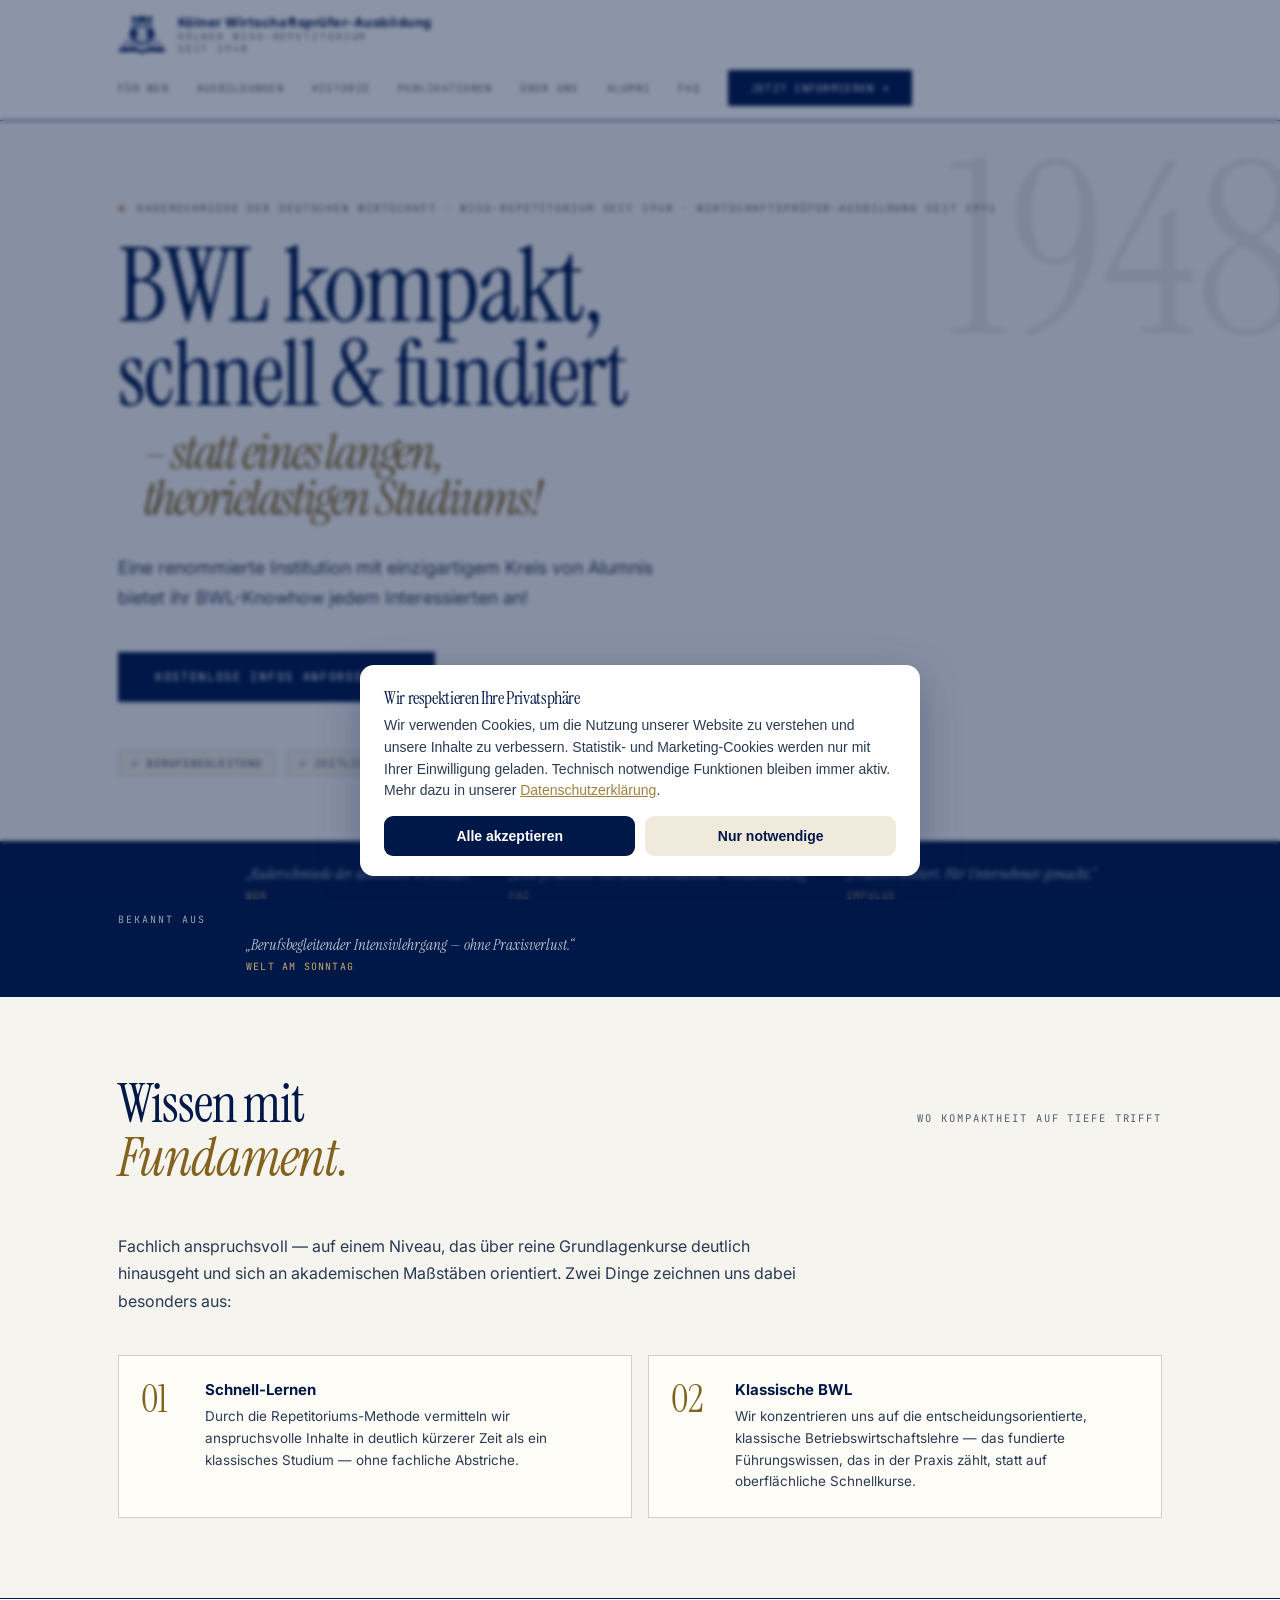
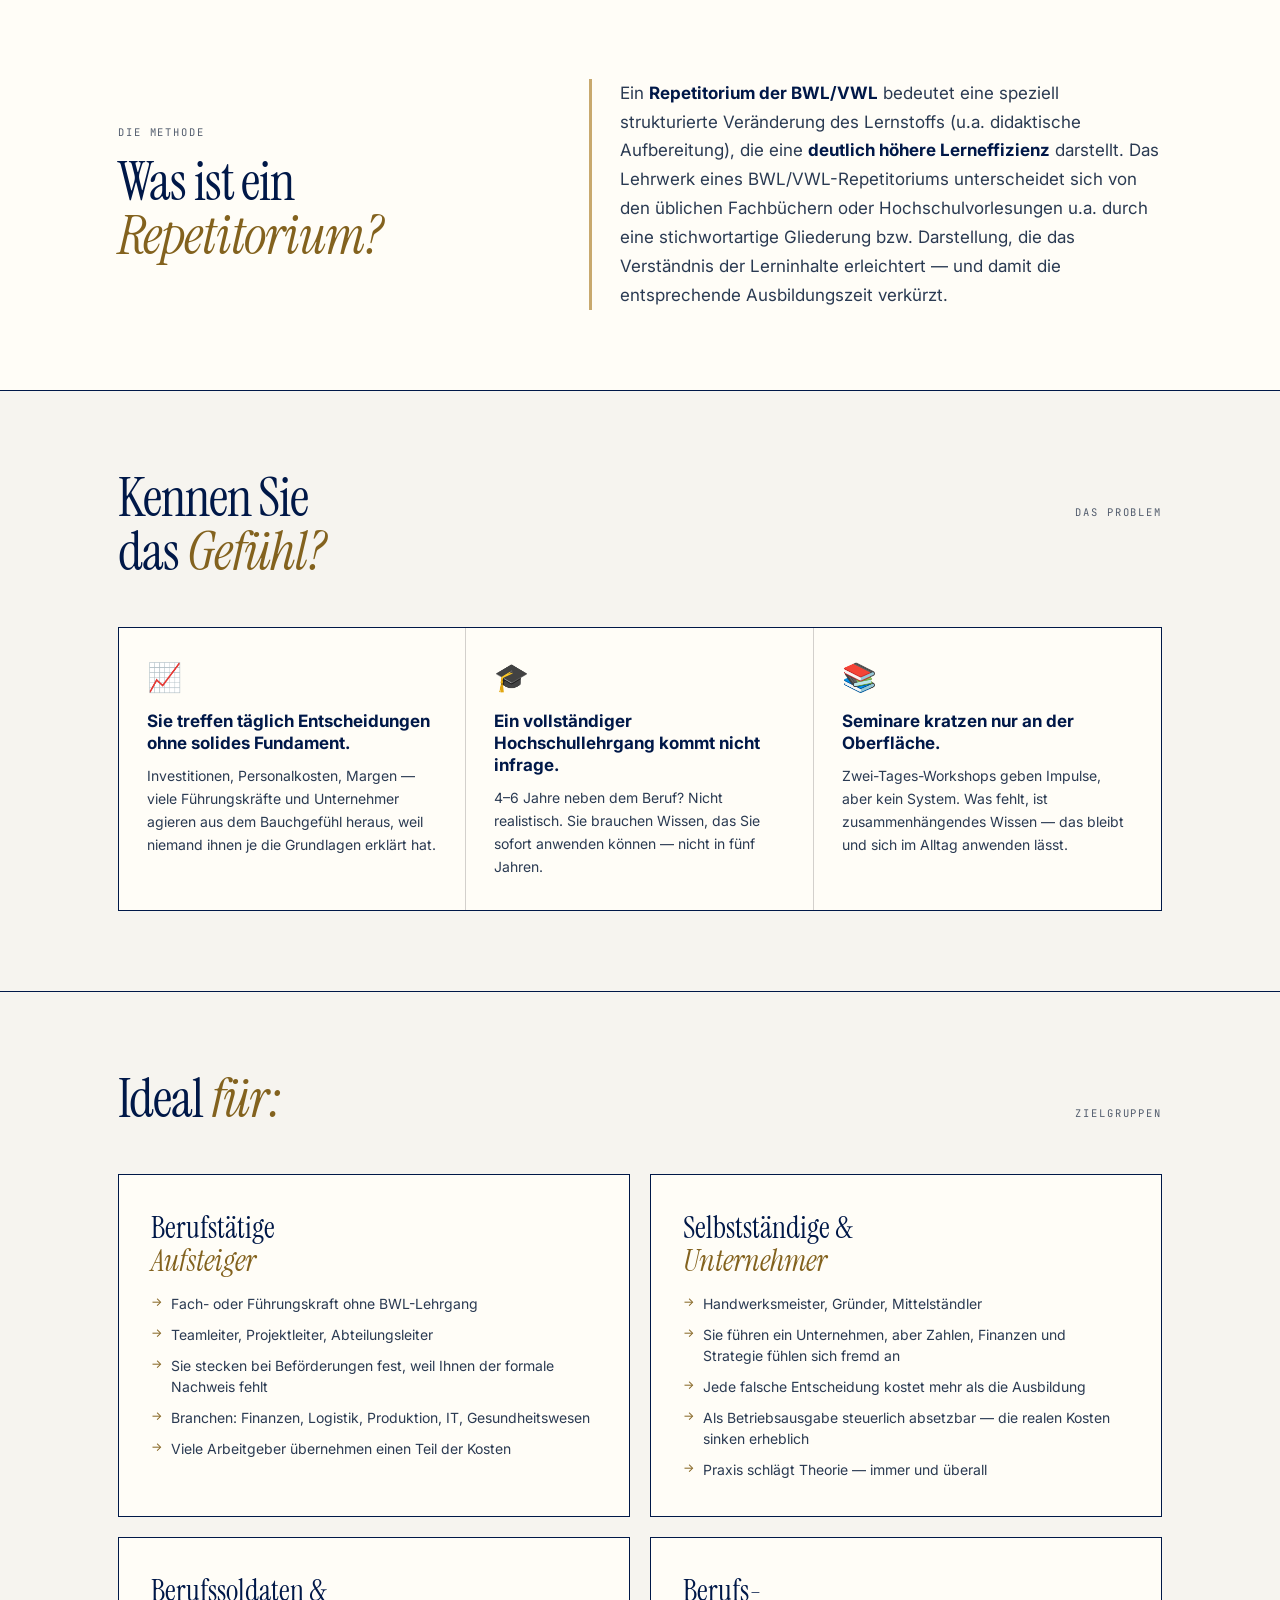
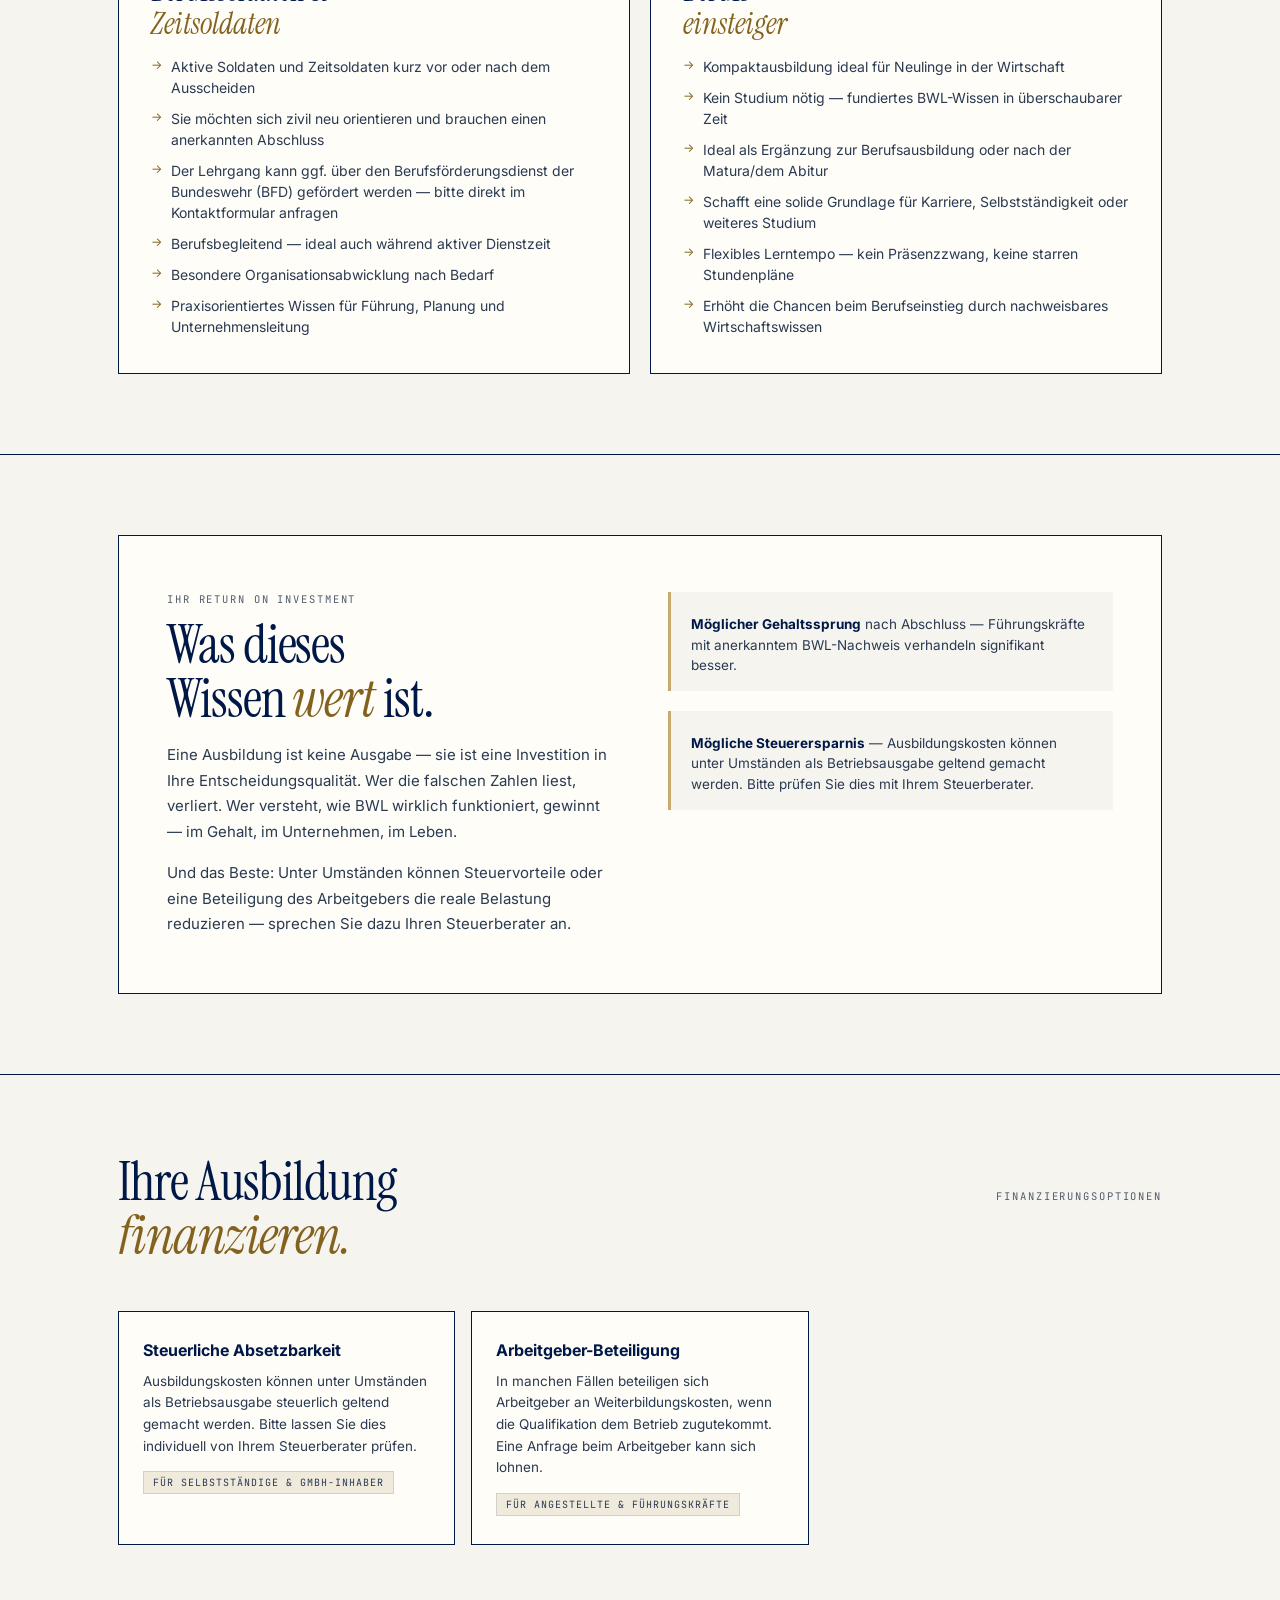
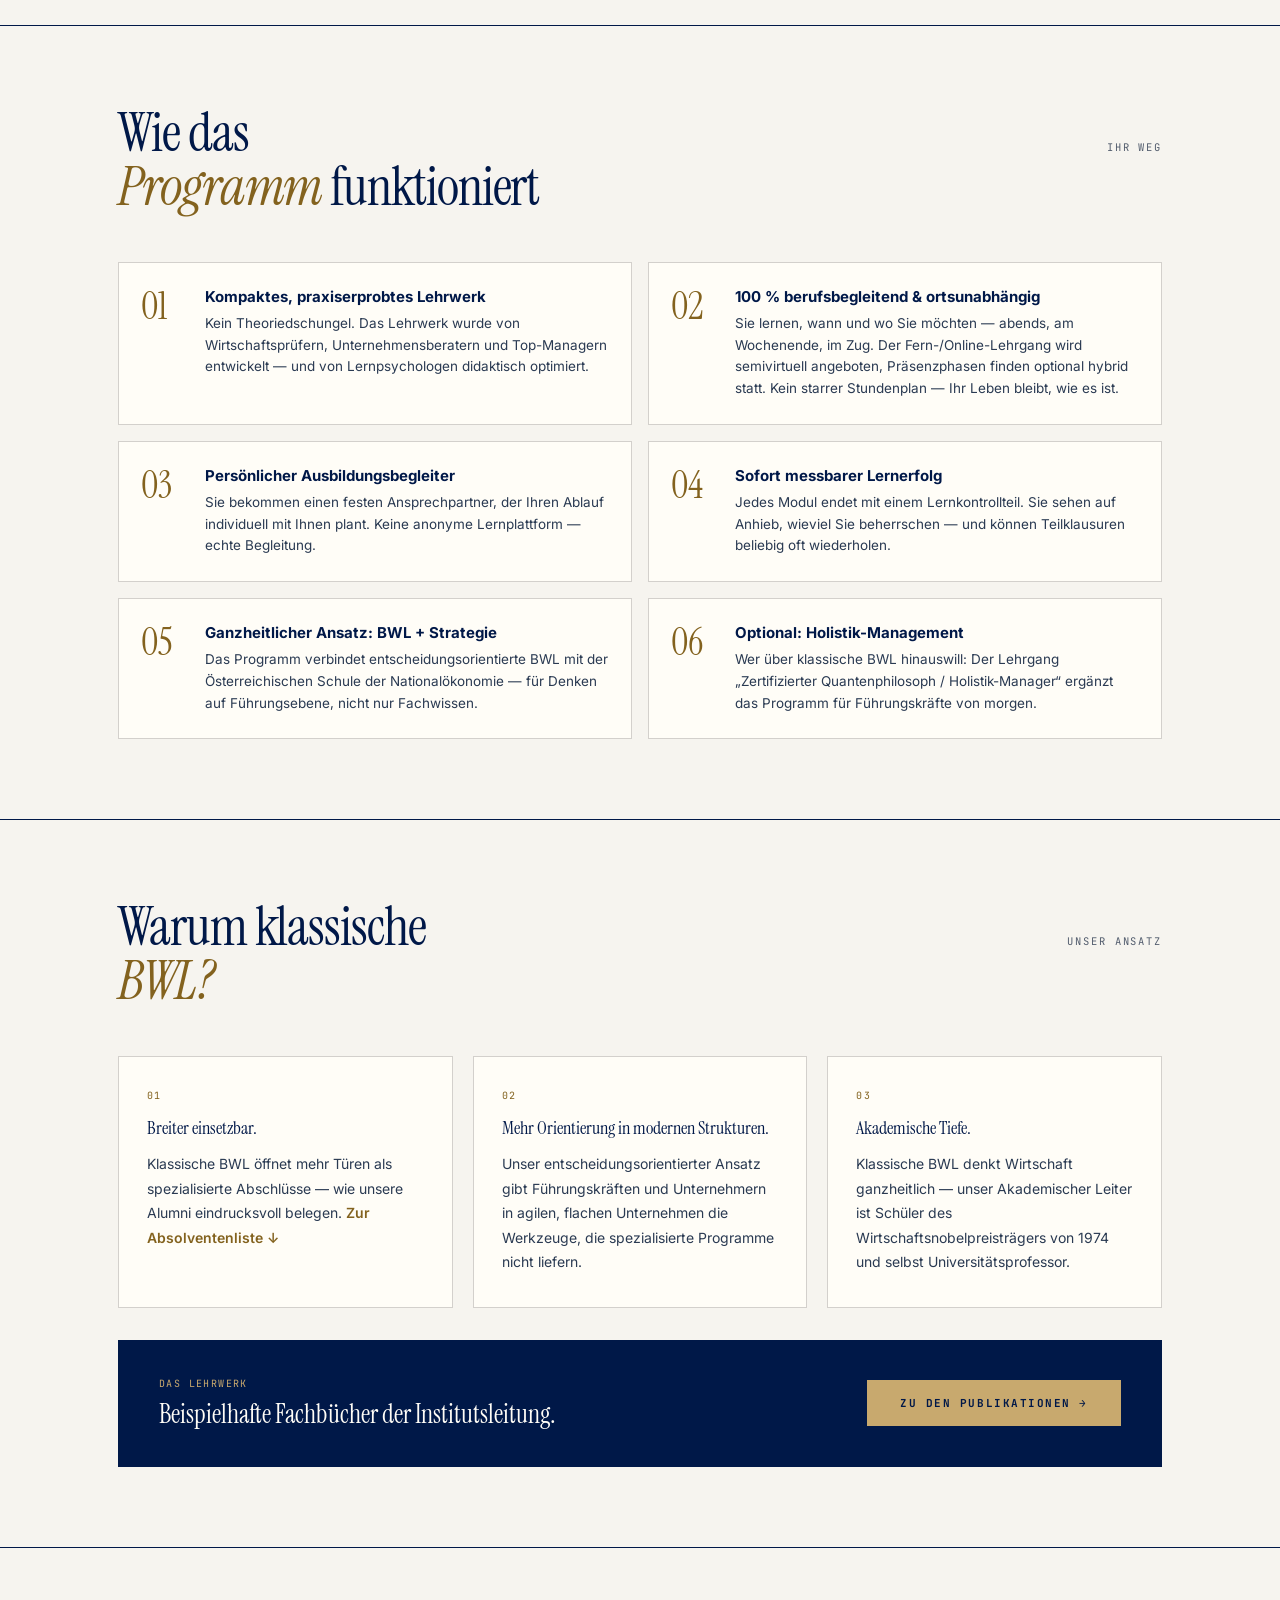
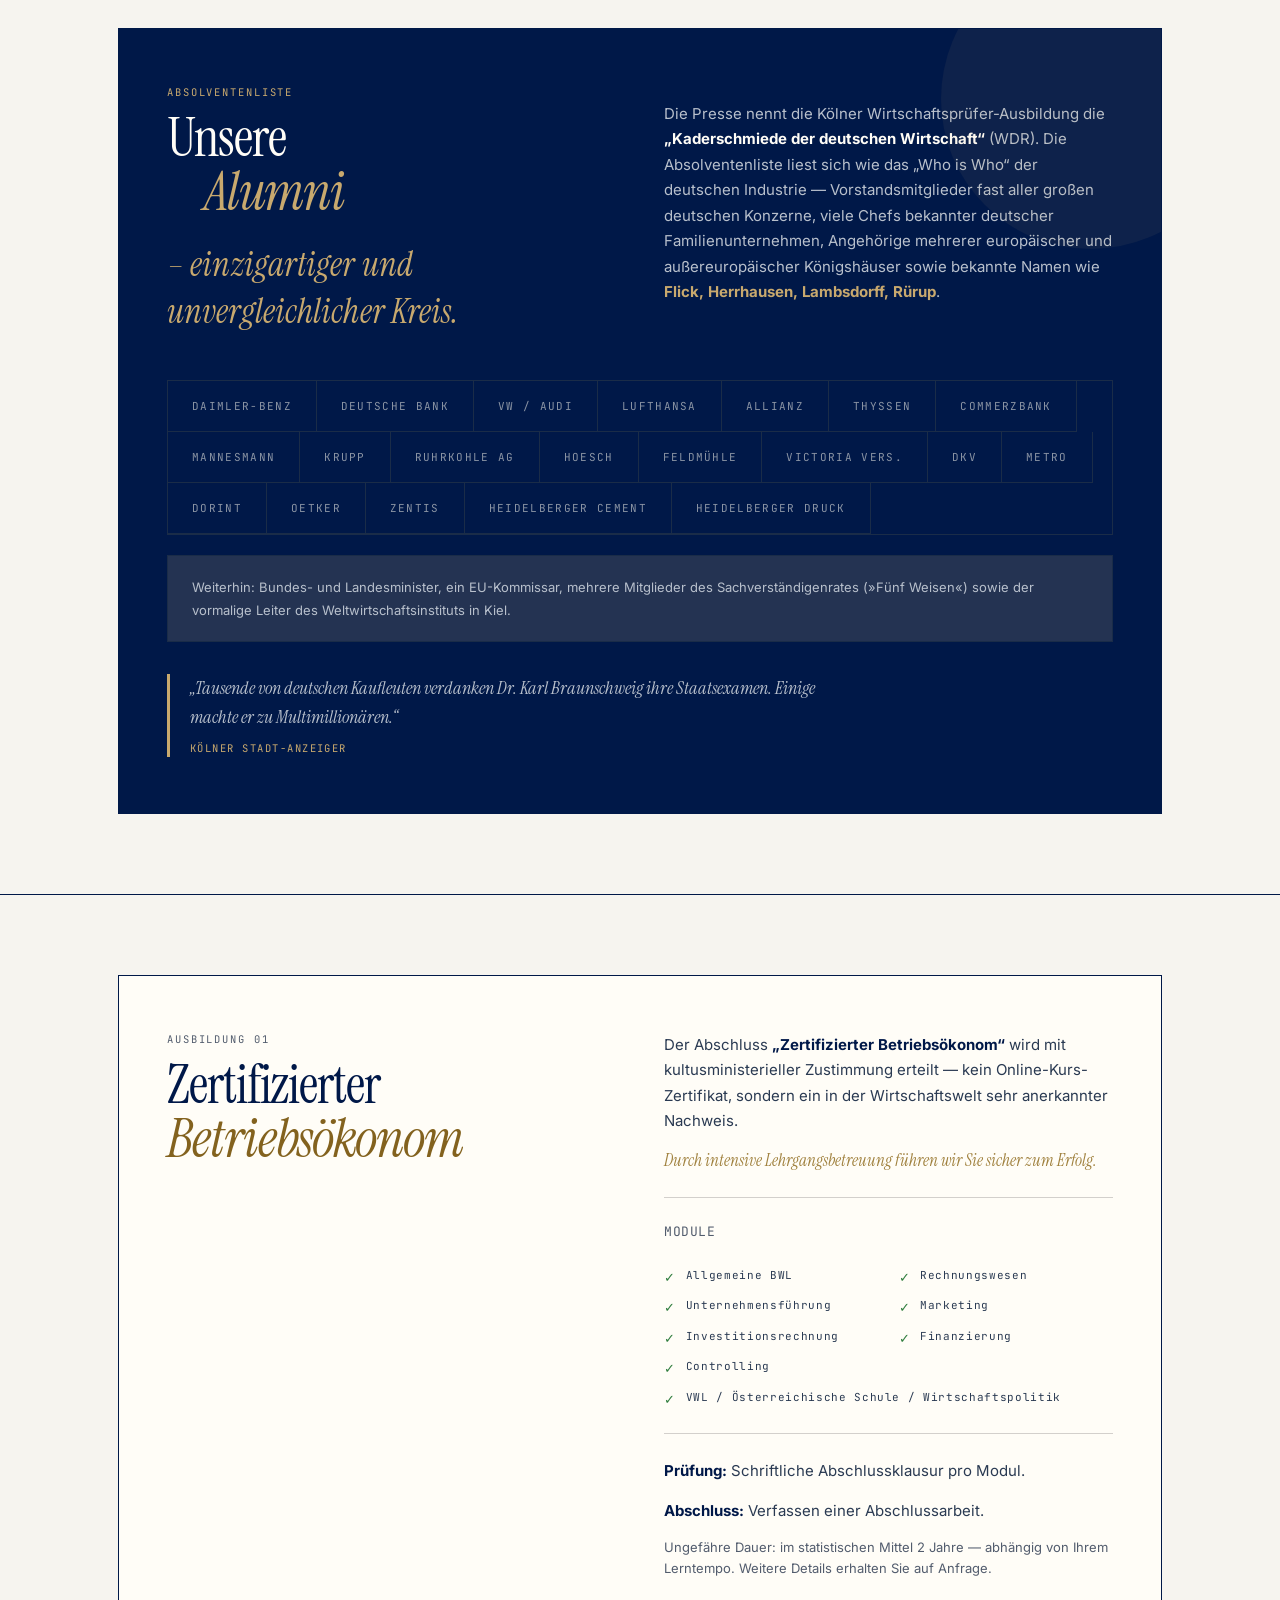
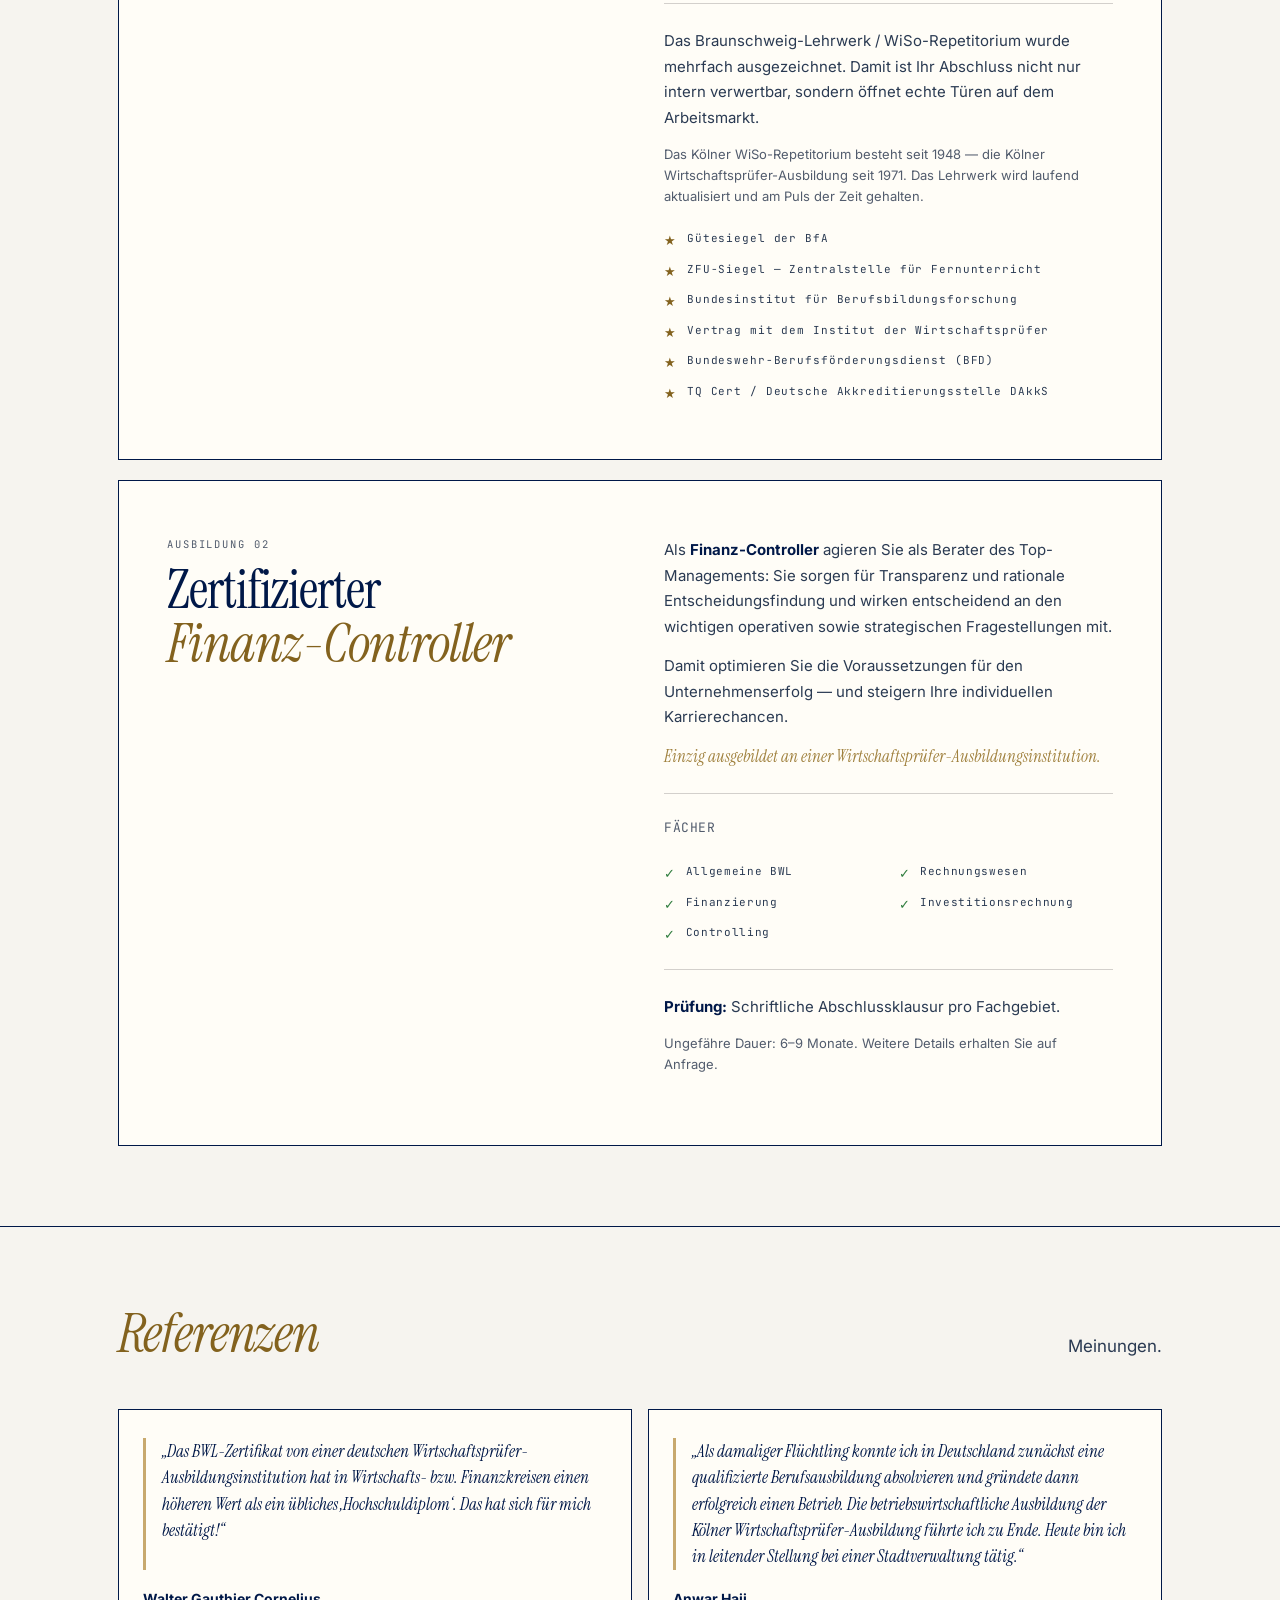
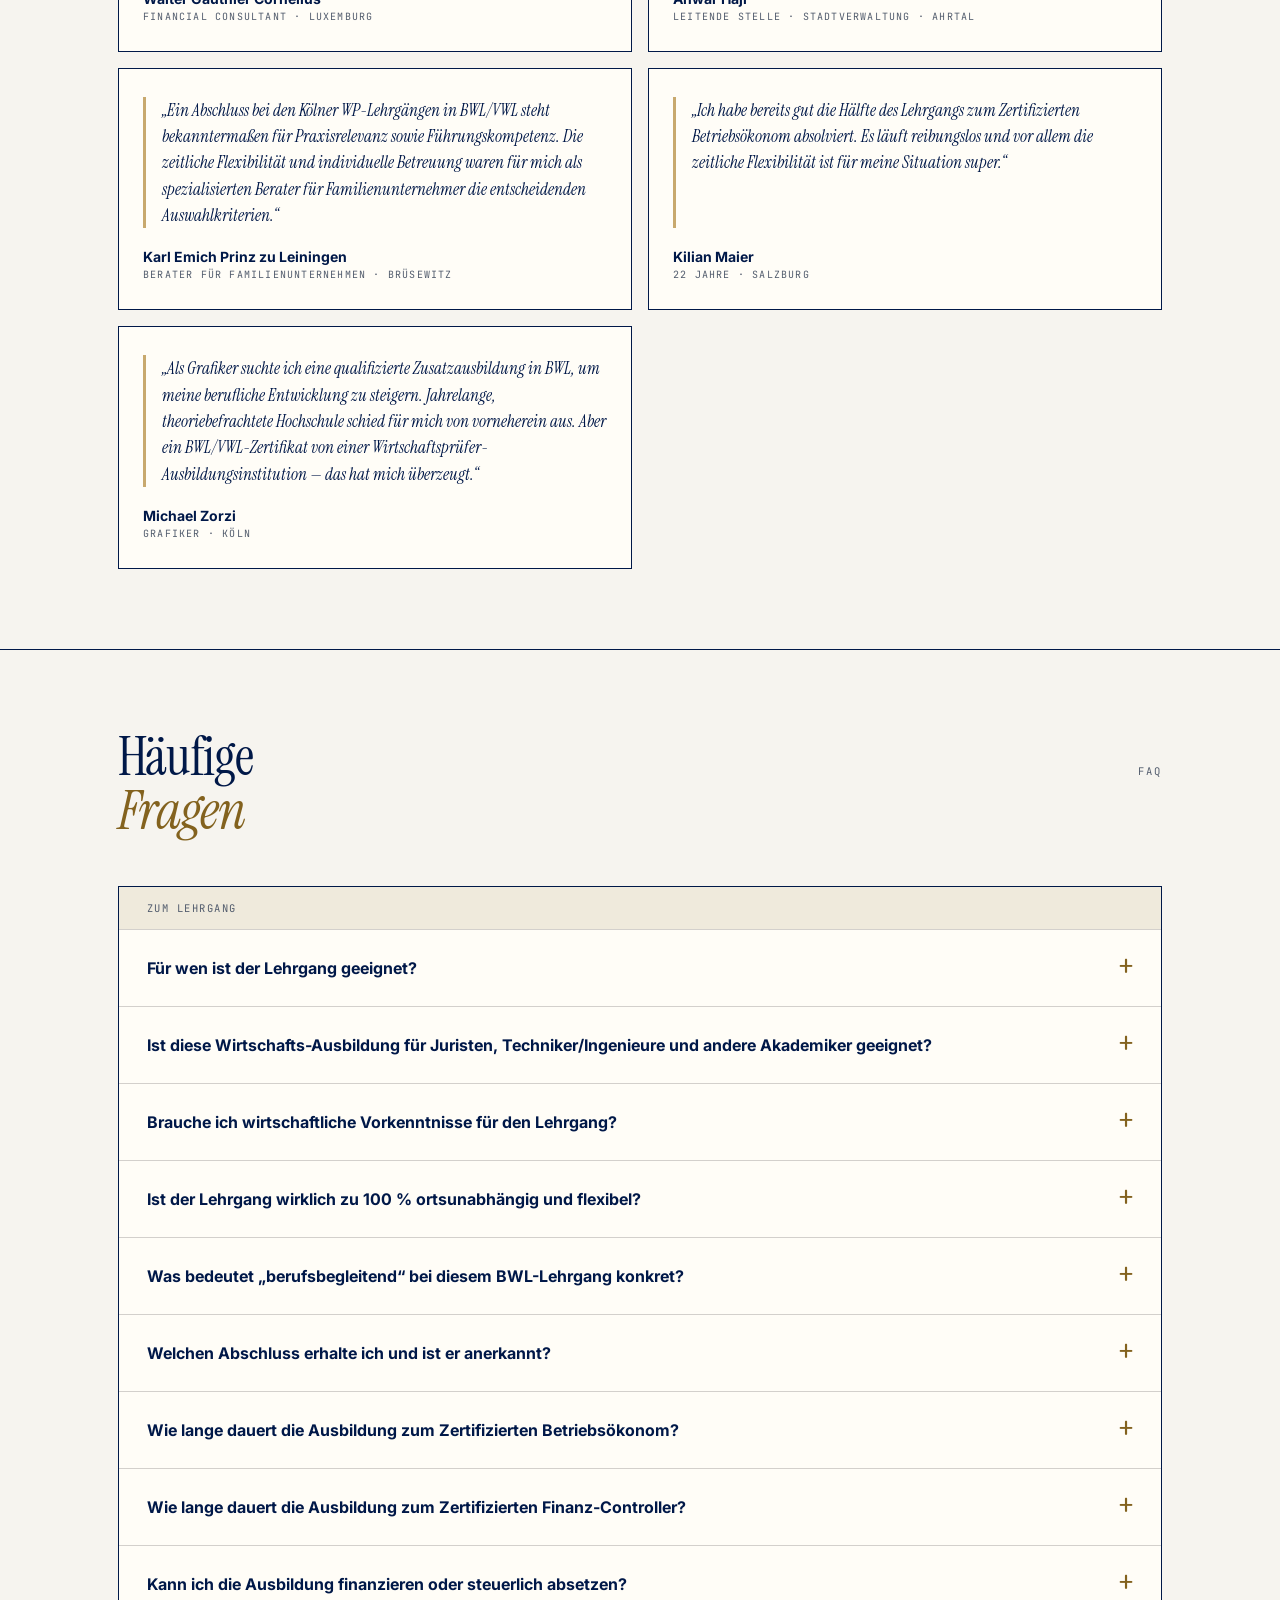
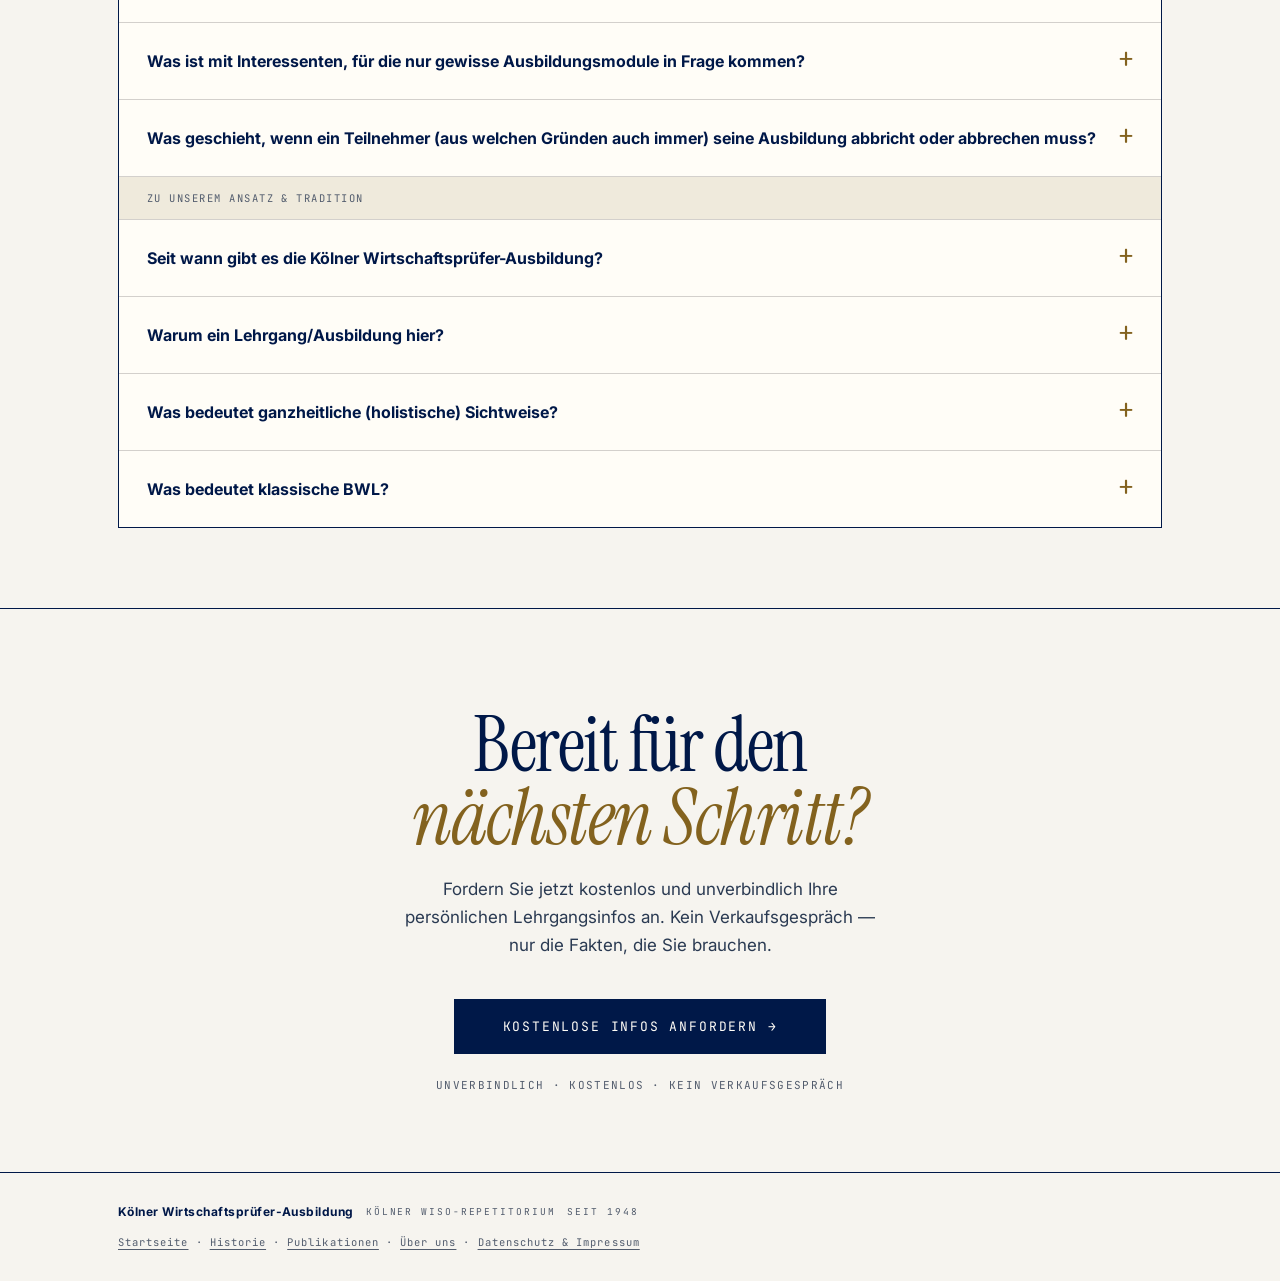
==== index.html @ 91b10962 "Add files via upload" ====
<!doctype html>
<html lang="de">
  <head>
    <meta charset="utf-8" />
    <meta name="viewport" content="width=device-width, initial-scale=1" />
    <title>BWL-Fernlehrgang berufsbegleitend | seit 1948</title>
    <meta name="description" content="Das kompakte BWL-Fernlehrgang für Führungskräfte und Unternehmer — berufsbegleitend, seit 1948." />

    <!-- SEO / Crawling -->
    <meta name="robots" content="index, follow, max-image-preview:large, max-snippet:-1" />
    <link rel="canonical" href="https://bwl-kompakt.com/" />
    <meta name="author" content="Kölner Wirtschaftsprüfer-Ausbildung / Kölner WiSo-Repetitorium" />
    <meta name="theme-color" content="#001848" />
  <link rel="icon" href="/favicon.ico" sizes="any" />
  <link rel="icon" type="image/png" sizes="96x96" href="/bilder/favicon-96.png" />
  <link rel="icon" type="image/png" sizes="32x32" href="/bilder/favicon-32.png" />
  <link rel="icon" type="image/png" sizes="16x16" href="/bilder/favicon-16.png" />
  <link rel="apple-touch-icon" href="/bilder/apple-touch-icon.png" />

    <!-- Open Graph (Vorschau beim Teilen in Social Media & Messengern) -->
    <meta property="og:type" content="website" />
    <meta property="og:locale" content="de_DE" />
    <meta property="og:site_name" content="Kölner Wirtschaftsprüfer-Ausbildung" />
    <meta property="og:title" content="BWL-Fernlehrgang berufsbegleitend | seit 1948" />
    <meta property="og:description" content="Das kompakte BWL-Fernlehrgang für Führungskräfte und Unternehmer — berufsbegleitend, seit 1948." />
    <meta property="og:url" content="https://bwl-kompakt.com/" />

    <!-- Twitter/X Card -->
    <meta name="twitter:card" content="summary_large_image" />
    <meta name="twitter:title" content="BWL-Fernlehrgang berufsbegleitend | seit 1948" />
    <meta name="twitter:description" content="Das kompakte BWL-Fernlehrgang für Führungskräfte und Unternehmer — berufsbegleitend, seit 1948." />

    <link rel="preconnect" href="https://fonts.googleapis.com" />
    <link rel="preconnect" href="https://fonts.gstatic.com" crossorigin />
    <link href="https://fonts.googleapis.com/css2?family=Instrument+Serif:ital@0;1&family=Inter:wght@400;500;600;700;800&family=JetBrains+Mono:wght@400;500&display=swap" rel="stylesheet" />
    <link rel="stylesheet" href="styles.css" />
    <style>
      /* :root-Variablen kommen aus styles.css */
      * { box-sizing: border-box; margin: 0; padding: 0; }
      html, body {
        background: var(--bg);
        color: var(--ink);
        font-family: "Inter", system-ui, sans-serif;
        -webkit-font-smoothing: antialiased;
        overflow-x: hidden;
        max-width: 100%;
      }
      a { color: inherit; text-decoration: none; }

      .wrap { max-width: 1100px; margin: 0 auto; padding: 0 28px; }
      .tag {
        font-family: "JetBrains Mono", monospace;
        font-size: 10.5px;
        letter-spacing: 0.18em;
        text-transform: uppercase;
        color: var(--muted);
      }

      /* Nav, Hamburger & Mobile-Menü kommen aus styles.css */

/* ── HERO ── */
      .hero {
        border-bottom: 1.5px solid var(--line);
        padding: 80px 0 64px;
        overflow: hidden;
        position: relative;
      }
      .hero::before {
        content: "1948";
        position: absolute;
        right: -20px; top: 10px;
        font-family: "Instrument Serif", serif;
        font-size: 240px;
        line-height: 1;
        color: var(--border);
        opacity: 0.45;
        pointer-events: none;
        user-select: none;
      }
      .hero-inner {
        max-width: 1100px;
        margin: 0 auto;
        padding: 0 28px;
        position: relative;
      }
      .hero-eyebrow {
        display: flex;
        align-items: center;
        gap: 12px;
        margin-bottom: 24px;
      }
      .dot {
        display: inline-block;
        width: 7px; height: 7px;
        border-radius: 50%;
        background: var(--accent);
        animation: pulse 2s infinite;
        flex-shrink: 0;
      }
      @keyframes pulse {
        0%, 100% { opacity: 1; transform: scale(1); }
        50% { opacity: 0.4; transform: scale(0.7); }
      }
      h1 {
        font-family: "Instrument Serif", serif;
        font-weight: 400;
        font-size: clamp(48px, 7vw, 96px);
        line-height: 0.92;
        letter-spacing: -0.025em;
        max-width: 820px;
        margin-bottom: 32px;
      }
      h1 em { font-style: italic; color: var(--accent-text); }
      .hero-sub {
        font-size: 18px;
        line-height: 1.65;
        color: var(--ink-2);
        max-width: 580px;
        margin-bottom: 40px;
      }
      .hero-sub strong { color: var(--ink); }
      .cta-group { display: flex; align-items: center; gap: 20px; flex-wrap: wrap; }
      .btn-primary {
        display: inline-block;
        background: var(--ink);
        color: var(--card);
        font-family: "JetBrains Mono", monospace;
        font-size: 12px;
        letter-spacing: 0.14em;
        text-transform: uppercase;
        padding: 16px 36px;
        border: 1.5px solid var(--line);
        transition: background 0.2s, transform 0.2s;
      }
      .btn-primary:hover { background: var(--accent-dark); border-color: var(--accent-dark); transform: translateY(-2px); }
      .btn-ghost {
        font-family: "JetBrains Mono", monospace;
        font-size: 11px;
        letter-spacing: 0.12em;
        text-transform: uppercase;
        color: var(--muted);
        text-decoration: underline;
        text-underline-offset: 4px;
      }
      .btn-ghost:hover { color: var(--ink); }
      .hero-badges {
        display: flex;
        gap: 10px;
        margin-top: 48px;
        flex-wrap: wrap;
      }
      .badge {
        font-family: "JetBrains Mono", monospace;
        font-size: 10px;
        letter-spacing: 0.12em;
        text-transform: uppercase;
        padding: 6px 12px;
        background: var(--chip);
        border: 1px solid var(--border);
        color: var(--ink-2);
      }
      .badge.highlight {
        background: var(--ink);
        color: var(--accent);
        border-color: var(--ink);
      }

      /* ── PRESS BAR ── */
      .press-bar {
        border-bottom: 1.5px solid var(--line);
        padding: 22px 0;
        background: var(--ink);
      }
      .press-inner {
        max-width: 1100px;
        margin: 0 auto;
        padding: 0 28px;
        display: flex;
        align-items: center;
        gap: 40px;
        flex-wrap: wrap;
      }
      .press-lbl {
        font-family: "JetBrains Mono", monospace;
        font-size: 10px;
        letter-spacing: 0.2em;
        text-transform: uppercase;
        color: var(--muted-on-dark);
        white-space: nowrap;
      }
      .press-quotes { display: flex; gap: 32px; flex-wrap: wrap; flex: 1; }
      .press-q {
        font-family: "Instrument Serif", serif;
        font-style: italic;
        font-size: 15px;
        color: var(--muted-on-ink);
        line-height: 1.4;
      }
      .press-q cite {
        font-style: normal;
        font-family: "JetBrains Mono", monospace;
        font-size: 10px;
        letter-spacing: 0.12em;
        text-transform: uppercase;
        color: var(--accent);
        display: block;
        margin-top: 4px;
      }

      /* ── SECTIONS ── */
      .section { padding: 80px 0; border-bottom: 1.5px solid var(--line); }
      .section-head {
        display: flex;
        align-items: baseline;
        justify-content: space-between;
        margin-bottom: 48px;
        gap: 16px;
        flex-wrap: wrap;
      }
      h2 {
        font-family: "Instrument Serif", serif;
        font-weight: 400;
        font-size: clamp(34px, 4.5vw, 54px);
        line-height: 1;
        letter-spacing: -0.02em;
      }
      h2 em { font-style: italic; color: var(--accent-text); }

      /* ── PROBLEM ── */
      .pain-grid {
        display: grid;
        grid-template-columns: repeat(3, 1fr);
        gap: 0;
        border: 1.5px solid var(--line);
      }
      .pain {
        padding: 32px 28px;
        border-right: 1px solid var(--border);
        background: var(--card);
        transition: transform 0.2s, box-shadow 0.2s;
        position: relative;
      }
      .pain:hover { transform: translateY(-3px); box-shadow: 5px 5px 0 var(--line); z-index: 1; }
      .pain:last-child { border-right: none; }
      .pain .icon { font-size: 28px; margin-bottom: 16px; }
      .pain h3 { font-size: 17px; font-weight: 700; margin-bottom: 10px; line-height: 1.3; }
      .pain p { font-size: 14px; color: var(--ink-2); line-height: 1.65; }

      /* ── FOR WHOM ── */
      .for-whom-grid { display: grid; grid-template-columns: repeat(2, 1fr); gap: 20px; }
      .audience {
        background: var(--card);
        border: 1.5px solid var(--line);
        padding: 36px 32px;
        position: relative;
        overflow: hidden;
        transition: transform 0.2s, box-shadow 0.2s;
      }
      .audience:hover { transform: translateY(-3px); box-shadow: 6px 6px 0 var(--line); }
      .audience::after { content: none; }
      .audience .tag { margin-bottom: 12px; display: block; }
      .audience h3 {
        font-family: "Instrument Serif", serif;
        font-weight: 400;
        font-size: 30px;
        line-height: 1.1;
        margin-bottom: 16px;
      }
      .audience h3 em { font-style: italic; color: var(--accent-text); }
      .audience ul { list-style: none; display: flex; flex-direction: column; gap: 10px; position: relative; z-index: 1; }
      .audience ul li { font-size: 14px; color: var(--ink-2); padding-left: 20px; position: relative; line-height: 1.5; }
      .audience ul li::before { content: "→"; position: absolute; left: 0; color: var(--accent-text); font-size: 12px; }

      /* ── ROI ── */
      .roi-section {
        background: var(--card);
        border: 1.5px solid var(--line);
        padding: 56px 48px;
        display: grid;
        grid-template-columns: 1fr 1fr;
        gap: 56px;
        align-items: start;
      }
      .roi-left h2 { margin-bottom: 16px; }
      .roi-left p { font-size: 15px; color: var(--ink-2); line-height: 1.7; margin-top: 16px; }
      .roi-stats { display: flex; flex-direction: column; gap: 20px; }
      .roi-stat { border-left: 3px solid var(--accent); padding: 16px 20px; background: var(--bg); }
      .roi-stat .desc { font-size: 13.5px; color: var(--ink-2); margin-top: 6px; line-height: 1.5; }
      .roi-stat .desc strong { color: var(--ink); }

      /* ── FÖRDERUNG ── */
      .foerder-grid { display: grid; grid-template-columns: repeat(3, 1fr); gap: 16px; }
      .foerder {
        background: var(--card);
        border: 1.5px solid var(--line);
        padding: 28px 24px;
        transition: transform 0.2s, box-shadow 0.2s;
      }
      .foerder:hover { transform: translateY(-3px); box-shadow: 5px 5px 0 var(--line); }
      .foerder h3 { font-size: 16px; font-weight: 700; margin-bottom: 10px; line-height: 1.3; }
      .foerder p { font-size: 13.5px; color: var(--ink-2); line-height: 1.6; }
      .foerder .chip {
        display: inline-block;
        font-family: "JetBrains Mono", monospace;
        font-size: 10px;
        letter-spacing: 0.1em;
        text-transform: uppercase;
        padding: 4px 9px;
        background: var(--chip);
        border: 1px solid var(--border);
        color: var(--ink-2);
        margin-top: 14px;
      }

      /* ── BENEFITS ── */
      .benefits-grid { display: grid; grid-template-columns: repeat(2, 1fr); gap: 16px; }
      .benefit {
        display: grid;
        grid-template-columns: 48px 1fr;
        gap: 16px;
        background: var(--card);
        border: 1px solid var(--border);
        padding: 24px 22px;
        align-items: start;
        transition: border-color 0.2s, box-shadow 0.2s;
      }
      .benefit:hover { border-color: var(--line); box-shadow: 4px 4px 0 var(--line); }
      .benefit-num { font-family: "Instrument Serif", serif; font-size: 38px; line-height: 1; color: var(--accent-text); }
      .benefit h3 { font-size: 15px; font-weight: 700; margin-bottom: 7px; line-height: 1.3; }
      .benefit p { font-size: 13.5px; color: var(--ink-2); line-height: 1.6; }

      /* ── ALUMNI ── */
      .alumni-section {
        background: var(--ink);
        color: var(--card);
        border: 1.5px solid var(--line);
        padding: 56px 48px;
        position: relative;
        overflow: hidden;
      }
      .alumni-section::before {
        content: "";
        position: absolute;
        top: -80px; right: -80px;
        width: 300px; height: 300px;
        background: var(--accent);
        border-radius: 50%;
        opacity: 0.07;
      }
      .alumni-head {
        display: grid;
        grid-template-columns: 1fr 1fr;
        gap: 48px;
        align-items: start;
        margin-bottom: 44px;
      }
      .alumni-head .tag { color: var(--accent); margin-bottom: 12px; display: block; }
      .alumni-head h2 { color: var(--card); }
      .alumni-head h2 em { color: var(--accent); }
      .alumni-head p { font-size: 15px; color: var(--muted-on-ink); line-height: 1.7; margin-top: 16px; }
      .alumni-head p.alumni-tagline {
        font-family: "Instrument Serif", serif;
        font-style: italic;
        font-size: clamp(27px, 3vw, 34px);
        color: var(--accent);
        line-height: 1.4;
        margin-top: 22px;
        letter-spacing: 0.003em;
      }
      .alumni-logos { display: flex; gap: 0; flex-wrap: wrap; border: 1px solid var(--line-soft); }
      .alumni-logo {
        padding: 18px 24px;
        border-right: 1px solid var(--line-soft);
        border-bottom: 1px solid var(--line-soft);
        font-family: "JetBrains Mono", monospace;
        font-size: 11px;
        letter-spacing: 0.12em;
        text-transform: uppercase;
        color: var(--muted-soft);
        transition: color 0.2s, background 0.2s;
        white-space: nowrap;
      }
      .alumni-logo:hover { color: var(--accent); background: var(--ink-tint); }
      .alumni-note {
        margin-top: 32px;
        font-family: "Instrument Serif", serif;
        font-style: italic;
        font-size: 18px;
        color: var(--muted-on-ink);
        line-height: 1.6;
        border-left: 3px solid var(--accent);
        padding-left: 20px;
        max-width: 680px;
      }
      .alumni-note cite {
        font-style: normal;
        font-family: "JetBrains Mono", monospace;
        font-size: 10.5px;
        letter-spacing: 0.14em;
        text-transform: uppercase;
        color: var(--accent);
        display: block;
        margin-top: 8px;
      }

      /* ── ABSCHLUSS ── */
      .abschluss {
        background: var(--card);
        border: 1.5px solid var(--line);
        padding: 56px 48px;
        display: grid;
        grid-template-columns: 1fr 1fr;
        gap: 48px;
        align-items: start;
      }
      .abschluss .tag { display: block; margin-bottom: 12px; }
      .abschluss-body p { font-size: 15px; color: var(--ink-2); line-height: 1.7; margin-bottom: 14px; }
      .abschluss-body p strong { color: var(--ink); }
      .akk-list { margin-top: 24px; display: flex; flex-direction: column; gap: 10px; }
      .akk-item {
        display: flex;
        align-items: flex-start;
        gap: 10px;
        font-family: "JetBrains Mono", monospace;
        font-size: 11px;
        letter-spacing: 0.08em;
        color: var(--ink-2);
        line-height: 1.5;
      }
      .akk-item::before { content: "★"; color: var(--accent-text); font-size: 13px; flex-shrink: 0; margin-top: 1px; }
      .modul-list { margin-top: 24px; display: grid; grid-template-columns: 1fr 1fr; gap: 10px 20px; }
      .modul-item {
        display: flex; align-items: flex-start; gap: 10px;
        font-family: "JetBrains Mono", monospace; font-size: 11px;
        letter-spacing: 0.06em; color: var(--ink-2); line-height: 1.5;
      }
      .modul-item::before { content: "✓"; color: var(--green); font-size: 13px; flex-shrink: 0; margin-top: 1px; }
      .modul-item { overflow-wrap: anywhere; }

      /* Nach-oben-Button */
      .to-top {
        position: fixed; bottom: 28px; right: 28px; z-index: 300;
        width: 48px; height: 48px; border-radius: 50%;
        background: var(--ink); color: var(--card); border: 1.5px solid var(--line);
        cursor: pointer; display: flex; align-items: center; justify-content: center;
        font-size: 20px; line-height: 1; opacity: 0; visibility: hidden;
        transition: opacity 0.25s, visibility 0.25s, background 0.2s, transform 0.2s;
        box-shadow: 3px 3px 0 var(--line);
      }
      .to-top.show { opacity: 1; visibility: visible; }
      .to-top:hover { background: var(--accent-dark); border-color: var(--accent-dark); transform: translateY(-2px); }
      @media (max-width: 560px) {
        .to-top { bottom: 20px; right: 20px; width: 44px; height: 44px; }
        .modul-list { grid-template-columns: 1fr !important; }
      }

      /* ── TESTIMONIALS ── */
      .testimonials-grid { display: grid; grid-template-columns: repeat(2, 1fr); gap: 16px; }
      .testi {
        background: var(--card);
        border: 1.5px solid var(--line);
        padding: 28px 24px;
        display: flex;
        flex-direction: column;
        justify-content: space-between;
        transition: transform 0.2s, box-shadow 0.2s;
      }
      .testi:hover { transform: translateY(-3px); box-shadow: 5px 5px 0 var(--line); }
      .testi-quote {
        font-family: "Instrument Serif", serif;
        font-style: italic;
        font-size: 17px;
        line-height: 1.55;
        color: var(--ink);
        border-left: 3px solid var(--accent);
        padding-left: 16px;
        margin-bottom: 20px;
        flex: 1;
      }
      .testi-footer { display: flex; flex-direction: column; gap: 3px; }
      .testi-name { font-size: 14px; font-weight: 700; color: var(--ink); }
      .testi-role { font-family: "JetBrains Mono", monospace; font-size: 10px; letter-spacing: 0.12em; text-transform: uppercase; color: var(--muted); }

      /* ── FINAL CTA ── */
      .final-cta { padding: 100px 0 80px; text-align: center; border-bottom: 1.5px solid var(--line); }
      .final-cta h2 { font-size: clamp(44px, 6vw, 80px); max-width: 680px; margin: 0 auto 20px; line-height: 0.95; }
      .final-cta p { font-size: 17px; color: var(--ink-2); max-width: 480px; margin: 0 auto 40px; line-height: 1.65; }
      .final-note { margin-top: 20px; font-family: "JetBrains Mono", monospace; font-size: 11px; letter-spacing: 0.12em; text-transform: uppercase; color: var(--muted); }

      /* Footer kommt aus styles.css */

      /* ── RESPONSIVE ── */
      @media (max-width: 900px) {
        .pain-grid, .foerder-grid, .testimonials-grid { grid-template-columns: 1fr; }
        .pain { border-right: none; border-bottom: 1px solid var(--border); }
        .pain:last-child { border-bottom: none; }
        .for-whom-grid, .benefits-grid { grid-template-columns: 1fr; }
        .warum-grid { grid-template-columns: 1fr !important; }
        .rep-grid { grid-template-columns: 1fr !important; gap: 24px !important; }
        .roi-section, .abschluss { grid-template-columns: 1fr; padding: 40px 28px; gap: 32px; }
        .alumni-section { padding: 40px 28px; }
        .alumni-head { grid-template-columns: 1fr; gap: 24px; }
        .alumni-head p.alumni-tagline { margin-top: 14px; }
        h1 { font-size: clamp(42px, 10vw, 72px); }
        .hero::before { font-size: 150px; opacity: 0.3; }
      }
      @media (max-width: 560px) {
        .wrap, .nav-inner, .press-inner { padding-left: 18px; padding-right: 18px; }
        .final-cta { padding: 64px 0 56px; }
        .alumni-logos { flex-direction: column; }
        .alumni-logo { border-right: none; }
        /* Verhindert automatisches Hineinzoomen von iOS beim Antippen der Formularfelder */
        #kontakt-form input, #kontakt-form textarea { font-size: 16px !important; }
      }

      /* ── FAQ ── */
      .faq-grid { display: flex; flex-direction: column; gap: 0; border: 1.5px solid var(--line); background: var(--card); }
      .faq-item { border-bottom: 1px solid var(--border); }
      .faq-item:last-child { border-bottom: none; }
      .faq-q {
        width: 100%;
        text-align: left;
        background: none;
        border: none;
        cursor: pointer;
        padding: 24px 28px;
        font-family: "Inter", sans-serif;
        font-size: 16px;
        font-weight: 700;
        color: var(--ink);
        display: flex;
        justify-content: space-between;
        align-items: center;
        gap: 16px;
        line-height: 1.4;
      }
      .faq-q:hover { color: var(--accent-dark); }
      .faq-q .faq-icon {
        font-family: "Instrument Serif", serif;
        font-size: 28px;
        color: var(--accent-text);
        flex-shrink: 0;
        transition: transform 0.2s;
        line-height: 1;
      }
      .faq-item.open .faq-q .faq-icon { transform: rotate(45deg); }
      .faq-a {
        max-height: 0;
        overflow: hidden;
        transition: max-height 0.3s ease;
      }
      .faq-a-inner {
        padding: 0 28px 24px;
        font-size: 14.5px;
        color: var(--ink-2);
        line-height: 1.7;
      }
      .faq-group-label {
        font-family: "JetBrains Mono", monospace;
        font-size: 10.5px;
        letter-spacing: 0.14em;
        text-transform: uppercase;
        color: var(--muted);
        background: var(--chip);
        padding: 14px 28px;
        border-bottom: 1px solid var(--border);
      }
    </style>

    <!-- ============================================================
         STRUKTURIERTE DATEN (Schema.org / JSON-LD)
         ============================================================ -->
    <script type="application/ld+json">
    {
      "@context": "https://schema.org",
      "@graph": [
        {
          "@type": "EducationalOrganization",
          "@id": "https://bwl-kompakt.com/#organisation",
          "name": "Kölner Wirtschaftsprüfer-Ausbildung",
          "alternateName": ["Kölner WiSo-Repetitorium", "KO·WI·BI"],
          "description": "Berufsbegleitende, betriebswirtschaftliche Kompaktausbildung als Fernlehrgang. Das Kölner WiSo-Repetitorium besteht seit 1948, die Wirtschaftsprüfer-Ausbildung seit 1971.",
          "url": "https://bwl-kompakt.com/",
          "foundingDate": "1948",
          "email": "info@bwl-kompakt.com",
          "slogan": "BWL-Kompaktwissen. Kein jahrelanges Studium.",
          "knowsLanguage": "de",
          "knowsAbout": [
            "Betriebswirtschaftslehre",
            "Volkswirtschaftslehre",
            "Unternehmensführung",
            "Berufsbegleitende Weiterbildung",
            "Fernlehrgang"
          ],
          "areaServed": ["DE", "AT", "CH"],
          "sameAs": ["https://maps.app.goo.gl/hKDNqQPKivCPQAJK9"],
          "employee": {
            "@type": "Person",
            "name": "Prof. Christoph Braunschweig",
            "jobTitle": "Ausbildungsleiter"
          },
          "address": {
            "@type": "PostalAddress",
            "streetAddress": "Breinberg West 24/1",
            "addressLocality": "Neumarkt am Wallersee",
            "postalCode": "5202",
            "addressRegion": "Salzburg",
            "addressCountry": "AT"
          }
        },
        {
          "@type": "WebSite",
          "@id": "https://bwl-kompakt.com/#website",
          "url": "https://bwl-kompakt.com/",
          "name": "Kölner Wirtschaftsprüfer-Ausbildung",
          "inLanguage": "de",
          "publisher": { "@id": "https://bwl-kompakt.com/#organisation" }
        },
        {
          "@type": "WebPage",
          "@id": "https://bwl-kompakt.com/#webpage",
          "url": "https://bwl-kompakt.com/",
          "name": "BWL-Fernlehrgang berufsbegleitend | seit 1948",
          "description": "Das kompakte BWL-Fernlehrgang für Führungskräfte und Unternehmer — berufsbegleitend, seit 1948.",
          "inLanguage": "de",
          "isPartOf": { "@id": "https://bwl-kompakt.com/#website" },
          "about": { "@id": "https://bwl-kompakt.com/#kurs" }
        },
        {
          "@type": "Course",
          "@id": "https://bwl-kompakt.com/#kurs",
          "name": "Zertifizierter Betriebsökonom – BWL-Fernlehrgang",
          "description": "Berufsbegleitender BWL-Fernlehrgang für Führungskräfte, Unternehmer, Selbstständige, Berufssoldaten und Berufseinsteiger. Vermittelt entscheidungsorientiertes betriebswirtschaftliches Kompaktwissen ohne mehrjähriges Studium. Keine wirtschaftlichen Vorkenntnisse erforderlich. Mit persönlichem Lehrgangsbegleiter.",
          "provider": { "@id": "https://bwl-kompakt.com/#organisation" },
          "educationalCredentialAwarded": "Zertifizierter Betriebsökonom (mit kultusministerieller Zustimmung)",
          "inLanguage": "de",
          "educationalLevel": "Berufliche Weiterbildung / Erwachsenenbildung",
          "about": [
            { "@type": "Thing", "name": "Betriebswirtschaftslehre" },
            { "@type": "Thing", "name": "Unternehmensführung" }
          ],
          "teaches": [
            "Betriebswirtschaftslehre (BWL)",
            "Entscheidungsorientierte Unternehmensführung",
            "Volkswirtschaftslehre (VWL)",
            "Finanzen und Kostenrechnung",
            "Strategie und Management"
          ],
          "hasCourseInstance": {
            "@type": "CourseInstance",
            "courseMode": ["online", "blended"],
            "courseWorkload": "P0D",
            "description": "100 % berufsbegleitend und ortsunabhängig (Fern-/Online-Lehrgang, optional mit Präsenzphasen). Flexibles Lerntempo ohne starren Stundenplan.",
            "inLanguage": "de"
          },
          "audience": {
            "@type": "EducationalAudience",
            "educationalRole": "Berufstätige, Führungskräfte, Selbstständige, Unternehmer, Berufssoldaten, Berufseinsteiger"
          },
          "hasCredential": [
            { "@type": "EducationalOccupationalCredential", "name": "Gütesiegel der BfA" },
            { "@type": "EducationalOccupationalCredential", "name": "ZFU-Siegel — Zentralstelle für Fernunterricht" },
            { "@type": "EducationalOccupationalCredential", "name": "Anerkennung durch das Bundesinstitut für Berufsbildungsforschung" },
            { "@type": "EducationalOccupationalCredential", "name": "Vertrag mit dem Institut der Wirtschaftsprüfer" },
            { "@type": "EducationalOccupationalCredential", "name": "Förderfähig über den Berufsförderungsdienst der Bundeswehr (BFD)" },
            { "@type": "EducationalOccupationalCredential", "name": "TQ Cert / Deutsche Akkreditierungsstelle DAkkS" }
          ]
        },
        {
          "@type": "Course",
          "@id": "https://bwl-kompakt.com/#kurs-finanzcontroller",
          "name": "Zertifizierter Finanz-Controller – BWL-Fernlehrgang",
          "description": "Kompakterer berufsbegleitender Fernlehrgang für Finanz-Controlling. Umfasst Allgemeine BWL, Rechnungswesen, Finanzierung, Investitionsrechnung und Controlling. Jedes Fachgebiet schließt mit einer schriftlichen Abschlussklausur ab.",
          "provider": { "@id": "https://bwl-kompakt.com/#organisation" },
          "educationalCredentialAwarded": "Zertifizierter Finanz-Controller",
          "inLanguage": "de",
          "educationalLevel": "Berufliche Weiterbildung / Erwachsenenbildung",
          "about": [
            { "@type": "Thing", "name": "Finanz-Controlling" },
            { "@type": "Thing", "name": "Rechnungswesen" }
          ],
          "teaches": [
            "Allgemeine BWL",
            "Rechnungswesen",
            "Finanzierung",
            "Investitionsrechnung",
            "Controlling"
          ],
          "hasCourseInstance": {
            "@type": "CourseInstance",
            "courseMode": ["online", "blended"],
            "courseWorkload": "P0D",
            "description": "100 % berufsbegleitend, im Schnitt 6–9 Monate, abhängig vom persönlichen Lerntempo.",
            "inLanguage": "de"
          },
          "audience": {
            "@type": "EducationalAudience",
            "educationalRole": "Berufstätige, Führungskräfte, Selbstständige, Unternehmer"
          }
        },
        {
          "@type": "FAQPage",
          "@id": "https://bwl-kompakt.com/#faq",
          "mainEntity": [
            {
              "@type": "Question",
              "name": "Für wen ist der Lehrgang geeignet?",
              "acceptedAnswer": {
                "@type": "Answer",
                "text": "Für berufstätige Aufsteiger und Führungskräfte, Selbstständige und Unternehmer, Berufs- und Zeitsoldaten sowie Berufseinsteiger, die fundiertes BWL-Wissen ohne mehrjähriges Studium erwerben möchten. Keine wirtschaftlichen Vorkenntnisse nötig."
              }
            },
            {
              "@type": "Question",
              "name": "Ist diese Wirtschafts-Ausbildung für Juristen, Techniker/Ingenieure und andere Akademiker geeignet?",
              "acceptedAnswer": {
                "@type": "Answer",
                "text": "Für Akademiker, für die eine explizit ökonomische Ausbildung bzw. Zusatzausbildung sinnvoll ist, die aber deshalb kein weiteres langes (und dabei theorieüberfrachtetes) Hochschulstudium absolvieren wollen oder können, ist diese Ausbildung ideal. Sie lernen auf den Punkt die Dinge, welche in der Wirtschaftspraxis gefragt sind, sparen Zeit und sind beruflich bzw. zeitlich völlig flexibel."
              }
            },
            {
              "@type": "Question",
              "name": "Brauche ich wirtschaftliche Vorkenntnisse für den Lehrgang?",
              "acceptedAnswer": {
                "@type": "Answer",
                "text": "Nein. Trotz des anspruchsvollen Niveaus erfordert eine Lehrgangsteilnahme aufgrund der Didaktik sowie der persönlichen Lehrgangsbetreuung keinerlei wirtschaftliche Vorkenntnisse. Der Lehrgang ist so aufgebaut, dass auch Einsteiger ohne BWL-Hintergrund sicher zum Abschluss geführt werden."
              }
            },
            {
              "@type": "Question",
              "name": "Ist der Lehrgang wirklich zu 100 % ortsunabhängig und flexibel?",
              "acceptedAnswer": {
                "@type": "Answer",
                "text": "Ja. Sie lernen, wann und wo Sie möchten — abends, am Wochenende, im Zug. Der Fern-/Online-Lehrgang wird semivirtuell angeboten, Präsenzphasen finden optional hybrid statt. Kein starrer Stundenplan — Ihr Leben bleibt, wie es ist."
              }
            },
            {
              "@type": "Question",
              "name": "Was bedeutet „berufsbegleitend“ bei diesem BWL-Lehrgang konkret?",
              "acceptedAnswer": {
                "@type": "Answer",
                "text": "Berufsbegleitend heißt: kein Präsenzzwang, kein starrer Stundenplan und keine Unterbrechung Ihrer beruflichen Tätigkeit. Der Fern-/Online-Lehrgang wird semivirtuell angeboten, Präsenzphasen finden optional hybrid statt, und Sie bestimmen Lerntempo sowie -zeiten selbst. So lässt sich die Ausbildung zum Zertifizierten Betriebsökonom oder Finanz-Controller vollständig in den bestehenden Berufsalltag integrieren."
              }
            },
            {
              "@type": "Question",
              "name": "Welchen Abschluss erhalte ich und ist er anerkannt?",
              "acceptedAnswer": {
                "@type": "Answer",
                "text": "Sie erhalten den Abschluss „Zertifizierter Betriebsökonom“, der mit kultusministerieller Zustimmung erteilt wird — kein bloßes Online-Kurs-Zertifikat, sondern ein in der Wirtschaftswelt anerkannter Nachweis. Das Lehrwerk des WiSo-Repetitoriums wurde mehrfach ausgezeichnet."
              }
            },
            {
              "@type": "Question",
              "name": "Wie lange dauert die Ausbildung zum Zertifizierten Betriebsökonom?",
              "acceptedAnswer": {
                "@type": "Answer",
                "text": "Da Sie in Ihrem eigenen Tempo lernen, richtet sich die Dauer nach Ihrer verfügbaren Zeit. Im statistischen Mittel beträgt die Ausbildungsdauer 2 Jahre. Jedes Modul endet mit einem Lernkontrollteil, und Teilklausuren können beliebig oft wiederholt werden. Ihr persönlicher Ausbildungsbegleiter plant den Ablauf individuell mit Ihnen. Details zur typischen Dauer erhalten Sie auf Anfrage."
              }
            },
            {
              "@type": "Question",
              "name": "Wie lange dauert die Ausbildung zum Zertifizierten Finanz-Controller?",
              "acceptedAnswer": {
                "@type": "Answer",
                "text": "Die Ausbildung zum Zertifizierten Finanz-Controller ist kompakter angelegt und dauert im Schnitt etwa 6 bis 9 Monate — ebenfalls abhängig von Ihrem persönlichen Lerntempo. Sie umfasst die Fächer Allgemeine BWL, Rechnungswesen, Finanzierung, Investitionsrechnung und Controlling; jedes Fachgebiet schließt mit einer schriftlichen Abschlussklausur ab. Details zum Ablauf erhalten Sie auf Anfrage."
              }
            },
            {
              "@type": "Question",
              "name": "Kann ich die Ausbildung finanzieren oder steuerlich absetzen?",
              "acceptedAnswer": {
                "@type": "Answer",
                "text": "Ausbildungskosten können unter Umständen als Betriebsausgabe steuerlich geltend gemacht werden; bitte mit Ihrem Steuerberater prüfen. Teilweise beteiligen sich Arbeitgeber an den Kosten, und für Soldaten kommt ggf. eine Förderung über den Berufsförderungsdienst der Bundeswehr (BFD) in Betracht. Sprechen Sie uns dazu im Anfrageformular an."
              }
            },
            {
              "@type": "Question",
              "name": "Was ist mit Interessenten, für die nur gewisse Ausbildungsmodule in Frage kommen?",
              "acceptedAnswer": {
                "@type": "Answer",
                "text": "Selbstverständlich kann sich jeder Interessent auf gewisse Module beschränken und sich diese nach entsprechender Prüfung zertifizieren lassen."
              }
            },
            {
              "@type": "Question",
              "name": "Was geschieht, wenn ein Teilnehmer (aus welchen Gründen auch immer) seine Ausbildung abbricht oder abbrechen muss?",
              "acceptedAnswer": {
                "@type": "Answer",
                "text": "Über die bisher absolvierten Fächer wird selbstverständlich ein entsprechendes Zertifikat ausgestellt, eine spätere Fortführung kann jederzeit erfolgen. Kostenmäßig entsteht kein Risiko."
              }
            },
            {
              "@type": "Question",
              "name": "Seit wann gibt es die Kölner Wirtschaftsprüfer-Ausbildung?",
              "acceptedAnswer": {
                "@type": "Answer",
                "text": "Das Kölner WiSo-Repetitorium besteht seit 1948, die Kölner Wirtschaftsprüfer-Ausbildung seit 1971. Das Lehrwerk wird laufend aktualisiert und am Puls der Zeit gehalten."
              }
            },
            {
              "@type": "Question",
              "name": "Warum ein Lehrgang/Ausbildung hier?",
              "acceptedAnswer": {
                "@type": "Answer",
                "text": "Die Wirtschaftsprüfer-Ausbildung ist die höchste Ausbildung in der Wirtschaft: I.d.R. kommt nach einem Master-Abschluss die Steuerberaterausbildung und dann erst folgt das Wirtschaftsprüferexamen (Wirtschaftsprüfer-Kammer). Insofern hat automatisch auch eine reine BWL/VWL-Ausbildung bei einem solchen Institut den entsprechenden Namen in der Wirtschaft. Die einzigartige Liste der Ehemaligen trägt ebenfalls dazu bei – ebenso der Name des Wirtschaftsnobelpreisträgers F. A. von Hayek, der Lehrer unseres Akademischen Leiters war. Daher wird die reine BWL bewusst um die wirklich wichtigen VWL-Teile ergänzt – im Sinne einer ganzheitlichen (holistischen) Sichtweise!"
              }
            },
            {
              "@type": "Question",
              "name": "Was bedeutet ganzheitliche (holistische) Sichtweise?",
              "acceptedAnswer": {
                "@type": "Answer",
                "text": "Ganz im Gegensatz zur heute allgemein üblichen „BWL-Fachidiotie“ ist das Lehrwerk auf das ausgerichtet, was in der Wirtschaft (vor allem im Mittelstand) tatsächlich gefragt ist: Einsatz auf den verschiedensten Gebieten durch Vermittlung einer ganzheitlichen (holistischen) Sichtweise. Deshalb ist das Lehrwerk bausteinförmig aufgebaut und didaktisch aufgrund der jahrzehntelangen Erfahrung optimiert. Unsere ganzheitliche Sichtweise wird durch die Betonung der VWL in Richtung „Österreichische Schule der Nationalökonomie“ (F. A. von Hayek) deutlich. Kein Zufall, dass unser Akademischer Leiter selbst Student des Wirtschaftsnobelpreisträgers F. A. von Hayek war."
              }
            },
            {
              "@type": "Question",
              "name": "Was bedeutet klassische BWL?",
              "acceptedAnswer": {
                "@type": "Answer",
                "text": "Die klassische BWL ist die entscheidungsorientierte BWL. Sie bezieht sich in erster Linie auf Führungsfunktionen in einem Unternehmen und unterstützt in erster Linie die Entscheidungsfindung der Unternehmensführung. Demgegenüber steht die sog. Moderne BWL, wie sie von den meisten Hochschulen gelehrt wird. Hier findet eine frühzeitige Aufsplitterung in sehr viele Unterbereiche statt. Das wird dabei fälschlicherweise als „ganzheitlich“ fehlinterpretiert. In Wahrheit werden frühere „Assistenten-Stellen“ bzw. gehobene Sachbearbeiter-Stellen auf akademisches Niveau angehoben."
              }
            }
          ]
        }
      ]
    }
    </script>
  </head>
  <body>

    <!-- NAV -->
    <nav>
      <div class="nav-inner">
        <div class="logo-block">
          <img src="bilder/logo.png" class="logo-img" alt="Kölner Wirtschaftsprüfer-Ausbildung Logo" />
          <div class="logo-text">
            <div class="logo-main">Kölner Wirtschaftsprüfer-Ausbildung</div>
            <div class="logo-sub">Kölner WiSo-Repetitorium</div>
            <div class="logo-sub">seit 1948</div>
          </div>
        </div>
        <div class="nav-links">
          <a href="#fuer-wen">Für wen</a>
          <a href="#abschluss">Ausbildungen</a>
          <a href="historie.html">Historie</a>
          <a href="publikationen.html">Publikationen</a>
          <a href="ueber-uns.html">Über uns</a>
          <a href="#alumni">Alumni</a>
          <a href="#faq">FAQ</a>
          <a href="#" class="nav-cta" onclick="openModal();return false;">Jetzt informieren →</a>
        </div>
        <button class="nav-burger" id="nav-burger" aria-label="Menü öffnen" onclick="toggleMobileMenu()">
          <span></span><span></span><span></span>
        </button>
      </div>
    </nav>

    <!-- MOBILES MENÜ -->
    <div class="mobile-menu" id="mobile-menu">
      <button class="mobile-menu-close" aria-label="Menü schließen" onclick="toggleMobileMenu()">×</button>
      <a href="#fuer-wen" onclick="closeMobileMenu()">Für wen</a>
      <a href="#abschluss" onclick="closeMobileMenu()">Ausbildungen</a>
      <a href="historie.html">Historie</a>
      <a href="publikationen.html">Publikationen</a>
      <a href="ueber-uns.html">Über uns</a>
      <a href="#alumni" onclick="closeMobileMenu()">Alumni</a>
      <a href="#faq" onclick="closeMobileMenu()">FAQ</a>
      <a href="#" class="mm-cta" onclick="closeMobileMenu();openModal();return false;">Jetzt informieren →</a>
    </div>

    <!-- HERO -->
    <section class="hero">
      <div class="hero-inner">
        <div class="hero-eyebrow">
          <div class="dot"></div>
          <span class="tag">Kaderschmiede der deutschen Wirtschaft · WiSo-Repetitorium seit 1948 · Wirtschaftsprüfer-Ausbildung seit 1971</span>
        </div>
        <h1><span style="font-size:1.15em;">BWL kompakt,</span><br />schnell &amp; fundiert<br /><em style="display:block;margin-left:0.5em;font-size:0.55em;margin-top:14px;">– statt eines langen,<br />theorielastigen&nbsp;Studiums!</em></h1>
        <p class="hero-sub">
          Eine renommierte Institution mit einzigartigem Kreis von Alumnis bietet ihr BWL-Knowhow jedem Interessierten an!
        </p>
        <div class="cta-group">
          <a href="#" class="btn-primary" onclick="openModal();return false;">Kostenlose Infos anfordern →</a>
          <a href="#fuer-wen" class="btn-ghost">Programm entdecken →</a>
        </div>
        <div class="hero-badges">
          <span class="badge">✓ Berufsbegleitend</span>
          <span class="badge">✓ zeitlich flexibel</span>
          <span class="badge">✓ ortsunabhängig</span>
          <span class="badge">✓ Persönlicher Lehrgangsbegleiter</span>
        </div>
      </div>
    </section>

    <!-- PRESS BAR -->
    <div class="press-bar">
      <div class="press-inner">
        <div class="press-lbl">Bekannt aus</div>
        <div class="press-quotes">
          <div class="press-q">„Kaderschmiede der deutschen Wirtschaft.“<cite>WDR</cite></div>
          <div class="press-q">„Eine praktisch-betriebswirtschaftliche Vollausbildung.“<cite>FAZ</cite></div>
          <div class="press-q">„Praxisorientiert. Für Unternehmer gemacht.“<cite>Impulse</cite></div>
          <div class="press-q">„Berufsbegleitender Intensivlehrgang — ohne Praxisverlust.“<cite>Welt am Sonntag</cite></div>
        </div>
      </div>
    </div>

    <!-- WAS UNS UNTERSCHEIDET -->
    <section class="section" aria-label="Was die Kölner Wirtschaftsprüfer-Ausbildung unterscheidet">
      <div class="wrap">
        <div class="section-head">
          <h2>Wissen mit<br /><em>Fundament.</em></h2>
          <span class="tag">Wo Kompaktheit auf Tiefe trifft</span>
        </div>
        <p style="font-size:16px;line-height:1.7;color:var(--ink-2);max-width:680px;margin-bottom:40px;">
          Fachlich anspruchsvoll — auf einem Niveau, das über reine Grundlagenkurse deutlich hinausgeht
          und sich an akademischen Maßstäben orientiert. Zwei Dinge zeichnen uns dabei besonders aus:
        </p>
        <div class="benefits-grid">
          <div class="benefit">
            <div class="benefit-num">01</div>
            <div>
              <h3>Schnell-Lernen</h3>
              <p>Durch die Repetitoriums-Methode vermitteln wir anspruchsvolle Inhalte in deutlich kürzerer Zeit als ein klassisches Studium — ohne fachliche Abstriche.</p>
            </div>
          </div>
          <div class="benefit">
            <div class="benefit-num">02</div>
            <div>
              <h3>Klassische BWL</h3>
              <p>Wir konzentrieren uns auf die entscheidungsorientierte, klassische Betriebswirtschaftslehre — das fundierte Führungswissen, das in der Praxis zählt, statt auf oberflächliche Schnellkurse.</p>
            </div>
          </div>
        </div>
      </div>
    </section>

    <!-- REPETITORIUM (Alleinstellungsmerkmal) -->
    <section class="section" style="background:var(--card);" aria-label="Was ein Repetitorium ausmacht">
      <div class="wrap">
        <div style="display:grid;grid-template-columns:0.85fr 1.15fr;gap:48px;align-items:center;" class="rep-grid">
          <div>
            <span class="tag" style="display:block;margin-bottom:16px;">Die Methode</span>
            <h2>Was ist ein<br /><em>Repetitorium?</em></h2>
          </div>
          <div style="border-left:3px solid var(--accent);padding-left:28px;">
            <p style="font-size:17px;line-height:1.7;color:var(--ink-2);">
              Ein <strong style="color:var(--ink);">Repetitorium der BWL/VWL</strong> bedeutet eine speziell strukturierte
              Veränderung des Lernstoffs (u.a. didaktische Aufbereitung), die eine
              <strong style="color:var(--ink);">deutlich höhere Lerneffizienz</strong> darstellt. Das Lehrwerk eines
              BWL/VWL-Repetitoriums unterscheidet sich von den üblichen Fachbüchern oder Hochschulvorlesungen u.a. durch eine
              stichwortartige Gliederung bzw. Darstellung, die das Verständnis der Lerninhalte erleichtert — und damit die
              entsprechende Ausbildungszeit verkürzt.
            </p>
          </div>
        </div>
      </div>
    </section>

    <!-- PROBLEM -->
    <section class="section">
      <div class="wrap">
        <div class="section-head">
          <h2>Kennen Sie<br />das <em>Gefühl?</em></h2>
          <span class="tag">Das Problem</span>
        </div>
        <div class="pain-grid">
          <div class="pain">
            <div class="icon">📈</div>
            <h3>Sie treffen täglich Entscheidungen ohne solides Fundament.</h3>
            <p>Investitionen, Personalkosten, Margen — viele Führungskräfte und Unternehmer agieren aus dem Bauchgefühl heraus, weil niemand ihnen je die Grundlagen erklärt hat.</p>
          </div>
          <div class="pain">
            <div class="icon">🎓</div>
            <h3>Ein vollständiger Hochschullehrgang kommt nicht infrage.</h3>
            <p>4–6 Jahre neben dem Beruf? Nicht realistisch. Sie brauchen Wissen, das Sie sofort anwenden können — nicht in fünf Jahren.</p>
          </div>
          <div class="pain">
            <div class="icon">📚</div>
            <h3>Seminare kratzen nur an der Oberfläche.</h3>
            <p>Zwei-Tages-Workshops geben Impulse, aber kein System. Was fehlt, ist zusammenhängendes Wissen — das bleibt und sich im Alltag anwenden lässt.</p>
          </div>
        </div>
      </div>
    </section>

    <!-- FÜR WEN -->
    <section class="section" id="fuer-wen" aria-label="Für wen ist der BWL-Fernlehrgang geeignet – Zielgruppen">
      <div class="wrap">
        <div class="section-head">
          <h2>Ideal <em>für:</em></h2>
          <span class="tag">Zielgruppen</span>
        </div>
        <div class="for-whom-grid">
          <div class="audience">
            <h3>Berufstätige<br /><em>Aufsteiger</em></h3>
            <ul>
              <li>Fach- oder Führungskraft ohne BWL-Lehrgang</li>
              <li>Teamleiter, Projektleiter, Abteilungsleiter</li>
              <li>Sie stecken bei Beförderungen fest, weil Ihnen der formale Nachweis fehlt</li>
              <li>Branchen: Finanzen, Logistik, Produktion, IT, Gesundheitswesen</li>
              <li>Viele Arbeitgeber übernehmen einen Teil der Kosten</li>
            </ul>
          </div>
          <div class="audience">
            <h3>Selbstständige &amp;<br /><em>Unternehmer</em></h3>
            <ul>
              <li>Handwerksmeister, Gründer, Mittelständler</li>
              <li>Sie führen ein Unternehmen, aber Zahlen, Finanzen und Strategie fühlen sich fremd an</li>
              <li>Jede falsche Entscheidung kostet mehr als die Ausbildung</li>
              <li>Als Betriebsausgabe steuerlich absetzbar — die realen Kosten sinken erheblich</li>
              <li>Praxis schlägt Theorie — immer und überall</li>
            </ul>
          </div>
          <div class="audience">
            <h3>Berufssoldaten &amp;<br /><em>Zeitsoldaten</em></h3>
            <ul>
              <li>Aktive Soldaten und Zeitsoldaten kurz vor oder nach dem Ausscheiden</li>
              <li>Sie möchten sich zivil neu orientieren und brauchen einen anerkannten Abschluss</li>
              <li>Der Lehrgang kann ggf. über den Berufsförderungsdienst der Bundeswehr (BFD) gefördert werden — bitte direkt im Kontaktformular anfragen</li>
              <li>Berufsbegleitend — ideal auch während aktiver Dienstzeit</li>
              <li>Besondere Organisationsabwicklung nach Bedarf</li>
              <li>Praxisorientiertes Wissen für Führung, Planung und Unternehmensleitung</li>
            </ul>
          </div>
          <div class="audience">
            <h3>Berufs-<br /><em>einsteiger</em></h3>
            <ul>
              <li>Kompaktausbildung ideal für Neulinge in der Wirtschaft</li>
              <li>Kein Studium nötig — fundiertes BWL-Wissen in überschaubarer Zeit</li>
              <li>Ideal als Ergänzung zur Berufsausbildung oder nach der Matura/dem Abitur</li>
              <li>Schafft eine solide Grundlage für Karriere, Selbstständigkeit oder weiteres Studium</li>
              <li>Flexibles Lerntempo — kein Präsenzzwang, keine starren Stundenpläne</li>
              <li>Erhöht die Chancen beim Berufseinstieg durch nachweisbares Wirtschaftswissen</li>
            </ul>
          </div>
        </div>
      </div>
    </section>

    <!-- ROI -->
    <section class="section">
      <div class="wrap">
        <div class="roi-section">
          <div class="roi-left">
            <span class="tag" style="display:block;margin-bottom:12px;">Ihr Return on Investment</span>
            <h2>Was dieses<br />Wissen <em>wert</em> ist.</h2>
            <p>Eine Ausbildung ist keine Ausgabe — sie ist eine Investition in Ihre Entscheidungsqualität. Wer die falschen Zahlen liest, verliert. Wer versteht, wie BWL wirklich funktioniert, gewinnt — im Gehalt, im Unternehmen, im Leben.</p>
            <p>Und das Beste: Unter Umständen können Steuervorteile oder eine Beteiligung des Arbeitgebers die reale Belastung reduzieren — sprechen Sie dazu Ihren Steuerberater an.</p>
          </div>
          <div class="roi-stats">
            <div class="roi-stat">
              <div class="desc"><strong>Möglicher Gehaltssprung</strong> nach Abschluss — Führungskräfte mit anerkanntem BWL-Nachweis verhandeln signifikant besser.</div>
            </div>
            <div class="roi-stat">
              <div class="desc"><strong>Mögliche Steuerersparnis</strong> — Ausbildungskosten können unter Umständen als Betriebsausgabe geltend gemacht werden. Bitte prüfen Sie dies mit Ihrem Steuerberater.</div>
            </div>
          </div>
        </div>
      </div>
    </section>

    <!-- FÖRDERUNG -->
    <section class="section" id="foerderung" aria-label="Finanzierung und Förderung der BWL-Ausbildung">
      <div class="wrap">
        <div class="section-head">
          <h2>Ihre Ausbildung<br /><em>finanzieren.</em></h2>
          <span class="tag">Finanzierungsoptionen</span>
        </div>
        <div class="foerder-grid">
          <div class="foerder">
            <h3>Steuerliche Absetzbarkeit</h3>
            <p>Ausbildungskosten können unter Umständen als Betriebsausgabe steuerlich geltend gemacht werden. Bitte lassen Sie dies individuell von Ihrem Steuerberater prüfen.</p>
            <span class="chip">Für Selbstständige &amp; GmbH-Inhaber</span>
          </div>
          <div class="foerder">
            <h3>Arbeitgeber-Beteiligung</h3>
            <p>In manchen Fällen beteiligen sich Arbeitgeber an Weiterbildungskosten, wenn die Qualifikation dem Betrieb zugutekommt. Eine Anfrage beim Arbeitgeber kann sich lohnen.</p>
            <span class="chip">Für Angestellte &amp; Führungskräfte</span>
          </div>
        </div>
      </div>
    </section>

    <!-- WIE ES FUNKTIONIERT -->
    <section class="section">
      <div class="wrap">
        <div class="section-head">
          <h2>Wie das<br /><em>Programm</em> funktioniert</h2>
          <span class="tag">Ihr Weg</span>
        </div>
        <div class="benefits-grid">
          <div class="benefit">
            <div class="benefit-num">01</div>
            <div>
              <h3>Kompaktes, praxiserprobtes Lehrwerk</h3>
              <p>Kein Theoriedschungel. Das Lehrwerk wurde von Wirtschaftsprüfern, Unternehmensberatern und Top-Managern entwickelt — und von Lernpsychologen didaktisch optimiert.</p>
            </div>
          </div>
          <div class="benefit">
            <div class="benefit-num">02</div>
            <div>
              <h3>100 % berufsbegleitend &amp; ortsunabhängig</h3>
              <p>Sie lernen, wann und wo Sie möchten — abends, am Wochenende, im Zug. Der Fern-/Online-Lehrgang wird semivirtuell angeboten, Präsenzphasen finden optional hybrid statt. Kein starrer Stundenplan — Ihr Leben bleibt, wie es ist.</p>
            </div>
          </div>
          <div class="benefit">
            <div class="benefit-num">03</div>
            <div>
              <h3>Persönlicher Ausbildungsbegleiter</h3>
              <p>Sie bekommen einen festen Ansprechpartner, der Ihren Ablauf individuell mit Ihnen plant. Keine anonyme Lernplattform — echte Begleitung.</p>
            </div>
          </div>
          <div class="benefit">
            <div class="benefit-num">04</div>
            <div>
              <h3>Sofort messbarer Lernerfolg</h3>
              <p>Jedes Modul endet mit einem Lernkontrollteil. Sie sehen auf Anhieb, wieviel Sie beherrschen — und können Teilklausuren beliebig oft wiederholen.</p>
            </div>
          </div>
          <div class="benefit">
            <div class="benefit-num">05</div>
            <div>
              <h3>Ganzheitlicher Ansatz: BWL + Strategie</h3>
              <p>Das Programm verbindet entscheidungsorientierte BWL mit der Österreichischen Schule der Nationalökonomie — für Denken auf Führungsebene, nicht nur Fachwissen.</p>
            </div>
          </div>
          <div class="benefit">
            <div class="benefit-num">06</div>
            <div>
              <h3>Optional: Holistik-Management</h3>
              <p>Wer über klassische BWL hinauswill: Der Lehrgang „Zertifizierter Quantenphilosoph / Holistik-Manager“ ergänzt das Programm für Führungskräfte von morgen.</p>
            </div>
          </div>
        </div>
      </div>
    </section>

    <!-- WARUM KLASSISCHE BWL -->
    <section class="section">
      <div class="wrap">
        <div class="section-head">
          <h2>Warum klassische<br /><em>BWL?</em></h2>
          <span class="tag">Unser Ansatz</span>
        </div>
        <div class="warum-grid" style="display:grid;grid-template-columns:repeat(3,1fr);gap:20px;margin-top:40px;">

          <div style="background:var(--card);border:1px solid var(--border);padding:32px 28px;">
            <div style="font-family:'JetBrains Mono',monospace;font-size:10px;letter-spacing:0.14em;text-transform:uppercase;color:var(--accent-text);margin-bottom:14px;">01</div>
            <h3 style="font-family:'Instrument Serif',serif;font-weight:400;font-size:18px;color:var(--ink);margin-bottom:12px;">Breiter einsetzbar.</h3>
            <p style="font-size:14px;color:var(--ink-2);line-height:1.75;margin:0;">Klassische BWL öffnet mehr Türen als spezialisierte Abschlüsse — wie unsere Alumni eindrucksvoll belegen. <a href="#alumni" style="color:var(--accent-text);text-decoration:none;font-weight:600;">Zur Absolventenliste&nbsp;↓</a></p>
          </div>

          <div style="background:var(--card);border:1px solid var(--border);padding:32px 28px;">
            <div style="font-family:'JetBrains Mono',monospace;font-size:10px;letter-spacing:0.14em;text-transform:uppercase;color:var(--accent-text);margin-bottom:14px;">02</div>
            <h3 style="font-family:'Instrument Serif',serif;font-weight:400;font-size:18px;color:var(--ink);margin-bottom:12px;">Mehr Orientierung in modernen Strukturen.</h3>
            <p style="font-size:14px;color:var(--ink-2);line-height:1.75;margin:0;">Unser entscheidungsorientierter Ansatz gibt Führungskräften und Unternehmern in agilen, flachen Unternehmen die Werkzeuge, die spezialisierte Programme nicht liefern.</p>
          </div>

          <div style="background:var(--card);border:1px solid var(--border);padding:32px 28px;">
            <div style="font-family:'JetBrains Mono',monospace;font-size:10px;letter-spacing:0.14em;text-transform:uppercase;color:var(--accent-text);margin-bottom:14px;">03</div>
            <h3 style="font-family:'Instrument Serif',serif;font-weight:400;font-size:18px;color:var(--ink);margin-bottom:12px;">Akademische Tiefe.</h3>
            <p style="font-size:14px;color:var(--ink-2);line-height:1.75;margin:0;">Klassische BWL denkt Wirtschaft ganzheitlich — unser Akademischer Leiter ist Schüler des Wirtschaftsnobelpreisträgers von 1974 und selbst Universitätsprofessor.</p>
          </div>

        </div>

        <!-- Verweis auf Publikationen -->
        <div style="margin-top:32px;background:var(--ink);border:1.5px solid var(--line);padding:36px 40px;display:flex;align-items:center;justify-content:space-between;gap:32px;flex-wrap:wrap;">
          <div style="flex:1;min-width:260px;">
            <p style="font-family:'JetBrains Mono',monospace;font-size:10px;letter-spacing:0.14em;text-transform:uppercase;color:var(--accent);margin-bottom:10px;">Das Lehrwerk</p>
            <h3 style="font-family:'Instrument Serif',serif;font-weight:400;font-size:26px;color:var(--card);line-height:1.15;margin-bottom:0;">Beispielhafte Fachbücher der Institutsleitung.</h3>
          </div>
          <a href="publikationen.html" style="display:inline-block;background:var(--accent);color:var(--ink);font-weight:700;font-family:'JetBrains Mono',monospace;font-size:11px;letter-spacing:0.14em;text-transform:uppercase;padding:15px 32px;border:1.5px solid var(--accent);text-decoration:none;white-space:nowrap;transition:background 0.2s;">Zu den Publikationen →</a>
        </div>

      </div>
    </section>

    <!-- ALUMNI -->
    <section class="section" id="alumni" style="padding:0;">
      <div class="wrap" style="padding-top:80px;padding-bottom:80px;">
        <div class="alumni-section">
          <div class="alumni-head">
            <div>
              <span class="tag">Absolventenliste</span>
              <h2 style="margin-top:12px;">Unsere<br /><em style="display:block;margin-left:0.68em;">Alumni</em></h2>
              <p class="alumni-tagline">– einzigartiger und<br />unvergleichlicher Kreis.</p>
            </div>
            <div>
              <p>Die Presse nennt die Kölner Wirtschaftsprüfer-Ausbildung die <strong style="color:var(--card);">„Kaderschmiede der deutschen Wirtschaft“</strong> (WDR). Die Absolventenliste liest sich wie das „Who is Who“ der deutschen Industrie — Vorstandsmitglieder fast aller großen deutschen Konzerne, viele Chefs bekannter deutscher Familienunternehmen, Angehörige mehrerer europäischer und außereuropäischer Königshäuser sowie bekannte Namen wie <strong style="color:var(--accent);">Flick, Herrhausen, Lambsdorff, Rürup</strong>.</p>
            </div>
          </div>
          <div class="alumni-logos">
            <div class="alumni-logo">Daimler-Benz</div>
            <div class="alumni-logo">Deutsche Bank</div>
            <div class="alumni-logo">VW / Audi</div>
            <div class="alumni-logo">Lufthansa</div>
            <div class="alumni-logo">Allianz</div>
            <div class="alumni-logo">Thyssen</div>
            <div class="alumni-logo">Commerzbank</div>
            <div class="alumni-logo">Mannesmann</div>
            <div class="alumni-logo">Krupp</div>
            <div class="alumni-logo">Ruhrkohle AG</div>
            <div class="alumni-logo">Hoesch</div>
            <div class="alumni-logo">Feldmühle</div>
            <div class="alumni-logo">Victoria Vers.</div>
            <div class="alumni-logo">DKV</div>
            <div class="alumni-logo">Metro</div>
            <div class="alumni-logo">Dorint</div>
            <div class="alumni-logo">Oetker</div>
            <div class="alumni-logo">Zentis</div>
            <div class="alumni-logo">Heidelberger Cement</div>
            <div class="alumni-logo">Heidelberger Druck</div>
          </div>
          <div style="margin-top:20px;padding:20px 24px;background:var(--ink-tint);border:1px solid var(--line-soft);font-size:13px;color:var(--muted-on-ink);line-height:1.75;">
            Weiterhin: Bundes- und Landesminister, ein EU-Kommissar, mehrere Mitglieder des Sachverständigenrates (»Fünf Weisen«) sowie der vormalige Leiter des Weltwirtschaftsinstituts in Kiel.
          </div>
          <div class="alumni-note">
            „Tausende von deutschen Kaufleuten verdanken Dr. Karl Braunschweig ihre Staatsexamen. Einige machte er zu Multimillionären.“
            <cite>Kölner Stadt-Anzeiger</cite>
          </div>
        </div>
      </div>
    </section>

    <!-- ABSCHLUSS -->
    <section class="section" id="abschluss" aria-label="Ausbildungen Zertifizierter Betriebsökonom und Finanz-Controller">
      <div class="wrap">
        <div class="abschluss">
          <div>
            <span class="tag">Ausbildung 01</span>
            <h2 style="margin-top:12px;">Zertifizierter<br /><em>Betriebsökonom</em></h2>
          </div>
          <div class="abschluss-body">
            <p>Der Abschluss <strong>„Zertifizierter Betriebsökonom“</strong> wird mit kultusministerieller Zustimmung erteilt — kein Online-Kurs-Zertifikat, sondern ein in der Wirtschaftswelt sehr anerkannter Nachweis.</p>
            <p style="color:var(--accent-dark);line-height:1.5;font-style:italic;font-family:'Instrument Serif',serif;font-size:17px;">Durch intensive Lehrgangsbetreuung führen wir Sie sicher zum Erfolg.</p>
            <hr style="border:none;border-top:1px solid var(--border);margin:24px 0;" />
            <p style="font-size:13px;color:var(--muted);line-height:1.6;letter-spacing:0.04em;text-transform:uppercase;font-family:'JetBrains Mono',monospace;">Module</p>
            <div class="modul-list">
              <div class="modul-item">Allgemeine BWL</div>
              <div class="modul-item">Rechnungswesen</div>
              <div class="modul-item">Unternehmensführung</div>
              <div class="modul-item">Marketing</div>
              <div class="modul-item">Investitionsrechnung</div>
              <div class="modul-item">Finanzierung</div>
              <div class="modul-item">Controlling</div>
              <div class="modul-item" style="grid-column:1 / -1;">VWL / Österreichische Schule / Wirtschaftspolitik</div>
            </div>
            <hr style="border:none;border-top:1px solid var(--border);margin:24px 0;" />
            <p><strong>Prüfung:</strong> Schriftliche Abschlussklausur pro Modul.</p>
            <p><strong>Abschluss:</strong> Verfassen einer Abschlussarbeit.</p>
            <p style="font-size:13px;color:var(--muted);line-height:1.6;">Ungefähre Dauer: im statistischen Mittel 2 Jahre — abhängig von Ihrem Lerntempo. Weitere Details erhalten Sie auf Anfrage.</p>
            <hr style="border:none;border-top:1px solid var(--border);margin:24px 0;" />
            <p>Das Braunschweig-Lehrwerk / WiSo-Repetitorium wurde mehrfach ausgezeichnet. Damit ist Ihr Abschluss nicht nur intern verwertbar, sondern öffnet echte Türen auf dem Arbeitsmarkt.</p>
            <p style="font-size:13px;color:var(--muted);line-height:1.6;">Das Kölner WiSo-Repetitorium besteht seit 1948 — die Kölner Wirtschaftsprüfer-Ausbildung seit 1971. Das Lehrwerk wird laufend aktualisiert und am Puls der Zeit gehalten.</p>
            <div class="akk-list">
              <div class="akk-item">Gütesiegel der BfA</div>
              <div class="akk-item">ZFU-Siegel — Zentralstelle für Fernunterricht</div>
              <div class="akk-item">Bundesinstitut für Berufsbildungsforschung</div>
              <div class="akk-item">Vertrag mit dem Institut der Wirtschaftsprüfer</div>
              <div class="akk-item">Bundeswehr-Berufsförderungsdienst (BFD)</div>
              <div class="akk-item">TQ Cert / Deutsche Akkreditierungsstelle DAkkS</div>
            </div>
          </div>
        </div>

        <div class="abschluss" style="margin-top:20px;">
          <div>
            <span class="tag">Ausbildung 02</span>
            <h2 style="margin-top:12px;">Zertifizierter<br /><em>Finanz-Controller</em></h2>
          </div>
          <div class="abschluss-body">
            <p>Als <strong>Finanz-Controller</strong> agieren Sie als Berater des Top-Managements: Sie sorgen für Transparenz und rationale Entscheidungsfindung und wirken entscheidend an den wichtigen operativen sowie strategischen Fragestellungen mit.</p>
            <p>Damit optimieren Sie die Voraussetzungen für den Unternehmenserfolg — und steigern Ihre individuellen Karrierechancen.</p>
            <p style="color:var(--accent-dark);line-height:1.5;font-style:italic;font-family:'Instrument Serif',serif;font-size:17px;">Einzig ausgebildet an einer Wirtschaftsprüfer-Ausbildungsinstitution.</p>
            <hr style="border:none;border-top:1px solid var(--border);margin:24px 0;" />
            <p style="font-size:13px;color:var(--muted);line-height:1.6;letter-spacing:0.04em;text-transform:uppercase;font-family:'JetBrains Mono',monospace;">Fächer</p>
            <div class="modul-list">
              <div class="modul-item">Allgemeine BWL</div>
              <div class="modul-item">Rechnungswesen</div>
              <div class="modul-item">Finanzierung</div>
              <div class="modul-item">Investitionsrechnung</div>
              <div class="modul-item">Controlling</div>
            </div>
            <hr style="border:none;border-top:1px solid var(--border);margin:24px 0;" />
            <p><strong>Prüfung:</strong> Schriftliche Abschlussklausur pro Fachgebiet.</p>
            <p style="font-size:13px;color:var(--muted);line-height:1.6;">Ungefähre Dauer: 6–9 Monate. Weitere Details erhalten Sie auf Anfrage.</p>
          </div>
        </div>
      </div>
    </section>

    <!-- TESTIMONIALS -->
    <section class="section">
      <div class="wrap">
        <div class="section-head">
          <h2><em>Referenzen</em></h2><p style="font-size:17px;color:var(--ink-2);margin-top:12px;line-height:1.5;">Meinungen.</p>
        </div>
        <div class="testimonials-grid">
          <div class="testi">
            <div class="testi-quote">„Das BWL-Zertifikat von einer deutschen Wirtschaftsprüfer-Ausbildungsinstitution hat in Wirtschafts- bzw. Finanzkreisen einen höheren Wert als ein übliches ‚Hochschuldiplom‘. Das hat sich für mich bestätigt!“</div>
            <div class="testi-footer">
              <div class="testi-name">Walter Gauthier Cornelius</div>
              <div class="testi-role">Financial Consultant · Luxemburg</div>
            </div>
          </div>
          <div class="testi">
            <div class="testi-quote">„Als damaliger Flüchtling konnte ich in Deutschland zunächst eine qualifizierte Berufsausbildung absolvieren und gründete dann erfolgreich einen Betrieb. Die betriebswirtschaftliche Ausbildung der Kölner Wirtschaftsprüfer-Ausbildung führte ich zu Ende. Heute bin ich in leitender Stellung bei einer Stadtverwaltung tätig.“</div>
            <div class="testi-footer">
              <div class="testi-name">Anwar Haji</div>
              <div class="testi-role">Leitende Stelle · Stadtverwaltung · Ahrtal</div>
            </div>
          </div>
          <div class="testi">
            <div class="testi-quote">„Ein Abschluss bei den Kölner WP-Lehrgängen in BWL/VWL steht bekanntermaßen für Praxisrelevanz sowie Führungskompetenz. Die zeitliche Flexibilität und individuelle Betreuung waren für mich als spezialisierten Berater für Familienunternehmer die entscheidenden Auswahlkriterien.“</div>
            <div class="testi-footer">
              <div class="testi-name">Karl Emich Prinz zu Leiningen</div>
              <div class="testi-role">Berater für Familienunternehmen · Brüsewitz</div>
            </div>
          </div>
          <div class="testi">
            <div class="testi-quote">„Ich habe bereits gut die Hälfte des Lehrgangs zum Zertifizierten Betriebsökonom absolviert. Es läuft reibungslos und vor allem die zeitliche Flexibilität ist für meine Situation super.“</div>
            <div class="testi-footer">
              <div class="testi-name">Kilian Maier</div>
              <div class="testi-role">22 Jahre · Salzburg</div>
            </div>
          </div>
          <div class="testi">
            <div class="testi-quote">„Als Grafiker suchte ich eine qualifizierte Zusatzausbildung in BWL, um meine berufliche Entwicklung zu steigern. Jahrelange, theoriebefrachtete Hochschule schied für mich von vorneherein aus. Aber ein BWL/VWL-Zertifikat von einer Wirtschaftsprüfer-Ausbildungsinstitution — das hat mich überzeugt.“</div>
            <div class="testi-footer">
              <div class="testi-name">Michael Zorzi</div>
              <div class="testi-role">Grafiker · Köln</div>
            </div>
          </div>
        </div>
      </div>
    </section>

    <!-- FAQ -->
    <section class="section" id="faq" aria-label="Häufige Fragen zum BWL-Fernlehrgang">
      <div class="wrap">
        <div class="section-head">
          <h2>Häufige<br /><em>Fragen</em></h2>
          <span class="tag">FAQ</span>
        </div>
        <div class="faq-grid">
          <div class="faq-group-label">Zum Lehrgang</div>
          <div class="faq-item">
            <button class="faq-q" onclick="toggleFaq(this)" aria-expanded="false">
              Für wen ist der Lehrgang geeignet?
              <span class="faq-icon">+</span>
            </button>
            <div class="faq-a"><div class="faq-a-inner">
              Für berufstätige Aufsteiger und Führungskräfte, Selbstständige und Unternehmer, Berufs- und Zeitsoldaten sowie Berufseinsteiger, die fundiertes BWL-Wissen ohne mehrjähriges Studium erwerben möchten. Keine wirtschaftlichen Vorkenntnisse nötig.
            </div></div>
          </div>
          <div class="faq-item">
            <button class="faq-q" onclick="toggleFaq(this)" aria-expanded="false">
              Ist diese Wirtschafts-Ausbildung für Juristen, Techniker/Ingenieure und andere Akademiker geeignet?
              <span class="faq-icon">+</span>
            </button>
            <div class="faq-a"><div class="faq-a-inner">
              Für Akademiker, für die eine explizit ökonomische Ausbildung bzw. Zusatzausbildung sinnvoll ist, die aber deshalb kein weiteres langes (und dabei theorieüberfrachtetes) Hochschulstudium absolvieren wollen oder können, ist diese Ausbildung ideal. Sie lernen auf den Punkt die Dinge, welche in der Wirtschaftspraxis gefragt sind, sparen Zeit und sind beruflich bzw. zeitlich völlig flexibel.
            </div></div>
          </div>
          <div class="faq-item">
            <button class="faq-q" onclick="toggleFaq(this)" aria-expanded="false">
              Brauche ich wirtschaftliche Vorkenntnisse für den Lehrgang?
              <span class="faq-icon">+</span>
            </button>
            <div class="faq-a"><div class="faq-a-inner">
              Nein. Trotz des anspruchsvollen Niveaus erfordert eine Lehrgangsteilnahme aufgrund der Didaktik sowie der persönlichen Lehrgangsbetreuung keinerlei wirtschaftliche Vorkenntnisse. Der Lehrgang ist so aufgebaut, dass auch Einsteiger ohne BWL-Hintergrund sicher zum Abschluss geführt werden.
            </div></div>
          </div>
          <div class="faq-item">
            <button class="faq-q" onclick="toggleFaq(this)" aria-expanded="false">
              Ist der Lehrgang wirklich zu 100 % ortsunabhängig und flexibel?
              <span class="faq-icon">+</span>
            </button>
            <div class="faq-a"><div class="faq-a-inner">
              Ja. Sie lernen, wann und wo Sie möchten — abends, am Wochenende, im Zug. Der Fern-/Online-Lehrgang wird semivirtuell angeboten, Präsenzphasen finden optional hybrid statt. Kein starrer Stundenplan — Ihr Leben bleibt, wie es ist.
            </div></div>
          </div>
          <div class="faq-item">
            <button class="faq-q" onclick="toggleFaq(this)" aria-expanded="false">
              Was bedeutet „berufsbegleitend“ bei diesem BWL-Lehrgang konkret?
              <span class="faq-icon">+</span>
            </button>
            <div class="faq-a"><div class="faq-a-inner">
              Berufsbegleitend heißt: kein Präsenzzwang, kein starrer Stundenplan und keine Unterbrechung Ihrer beruflichen Tätigkeit. Der Fern-/Online-Lehrgang wird semivirtuell angeboten, Präsenzphasen finden optional hybrid statt, und Sie bestimmen Lerntempo sowie -zeiten selbst. So lässt sich die Ausbildung zum Zertifizierten Betriebsökonom oder Finanz-Controller vollständig in den bestehenden Berufsalltag integrieren.
            </div></div>
          </div>
          <div class="faq-item">
            <button class="faq-q" onclick="toggleFaq(this)" aria-expanded="false">
              Welchen Abschluss erhalte ich und ist er anerkannt?
              <span class="faq-icon">+</span>
            </button>
            <div class="faq-a"><div class="faq-a-inner">
              Sie erhalten den Abschluss „Zertifizierter Betriebsökonom“, der mit kultusministerieller Zustimmung erteilt wird — kein bloßes Online-Kurs-Zertifikat, sondern ein in der Wirtschaftswelt anerkannter Nachweis. Das Lehrwerk des WiSo-Repetitoriums wurde mehrfach ausgezeichnet.
            </div></div>
          </div>
          <div class="faq-item">
            <button class="faq-q" onclick="toggleFaq(this)" aria-expanded="false">
              Wie lange dauert die Ausbildung zum Zertifizierten Betriebsökonom?
              <span class="faq-icon">+</span>
            </button>
            <div class="faq-a"><div class="faq-a-inner">
              Da Sie in Ihrem eigenen Tempo lernen, richtet sich die Dauer nach Ihrer verfügbaren Zeit. Im statistischen Mittel beträgt die Ausbildungsdauer 2 Jahre. Jedes Modul endet mit einem Lernkontrollteil, und Teilklausuren können beliebig oft wiederholt werden. Ihr persönlicher Ausbildungsbegleiter plant den Ablauf individuell mit Ihnen. Details zur typischen Dauer erhalten Sie auf Anfrage.
            </div></div>
          </div>
          <div class="faq-item">
            <button class="faq-q" onclick="toggleFaq(this)" aria-expanded="false">
              Wie lange dauert die Ausbildung zum Zertifizierten Finanz-Controller?
              <span class="faq-icon">+</span>
            </button>
            <div class="faq-a"><div class="faq-a-inner">
              Die Ausbildung zum Zertifizierten Finanz-Controller ist kompakter angelegt und dauert im Schnitt etwa 6 bis 9 Monate — ebenfalls abhängig von Ihrem persönlichen Lerntempo. Sie umfasst die Fächer Allgemeine BWL, Rechnungswesen, Finanzierung, Investitionsrechnung und Controlling; jedes Fachgebiet schließt mit einer schriftlichen Abschlussklausur ab. Details zum Ablauf erhalten Sie auf Anfrage.
            </div></div>
          </div>
          <div class="faq-item">
            <button class="faq-q" onclick="toggleFaq(this)" aria-expanded="false">
              Kann ich die Ausbildung finanzieren oder steuerlich absetzen?
              <span class="faq-icon">+</span>
            </button>
            <div class="faq-a"><div class="faq-a-inner">
              Ausbildungskosten können unter Umständen als Betriebsausgabe steuerlich geltend gemacht werden; bitte mit Ihrem Steuerberater prüfen. Teilweise beteiligen sich Arbeitgeber an den Kosten, und für Soldaten kommt ggf. eine Förderung über den Berufsförderungsdienst der Bundeswehr (BFD) in Betracht. Sprechen Sie uns dazu im Anfrageformular an.
            </div></div>
          </div>
          <div class="faq-item">
            <button class="faq-q" onclick="toggleFaq(this)" aria-expanded="false">
              Was ist mit Interessenten, für die nur gewisse Ausbildungsmodule in Frage kommen?
              <span class="faq-icon">+</span>
            </button>
            <div class="faq-a"><div class="faq-a-inner">
              Selbstverständlich kann sich jeder Interessent auf gewisse Module beschränken und sich diese nach entsprechender Prüfung zertifizieren lassen.
            </div></div>
          </div>
          <div class="faq-item">
            <button class="faq-q" onclick="toggleFaq(this)" aria-expanded="false">
              Was geschieht, wenn ein Teilnehmer (aus welchen Gründen auch immer) seine Ausbildung abbricht oder abbrechen muss?
              <span class="faq-icon">+</span>
            </button>
            <div class="faq-a"><div class="faq-a-inner">
              Über die bisher absolvierten Fächer wird selbstverständlich ein entsprechendes Zertifikat ausgestellt, eine spätere Fortführung kann jederzeit erfolgen. Kostenmäßig entsteht kein Risiko.
            </div></div>
          </div>
          <div class="faq-group-label">Zu unserem Ansatz &amp; Tradition</div>
          <div class="faq-item">
            <button class="faq-q" onclick="toggleFaq(this)" aria-expanded="false">
              Seit wann gibt es die Kölner Wirtschaftsprüfer-Ausbildung?
              <span class="faq-icon">+</span>
            </button>
            <div class="faq-a"><div class="faq-a-inner">
              Das Kölner WiSo-Repetitorium besteht seit 1948, die Kölner Wirtschaftsprüfer-Ausbildung seit 1971. Das Lehrwerk wird laufend aktualisiert und am Puls der Zeit gehalten.
            </div></div>
          </div>
          <div class="faq-item">
            <button class="faq-q" onclick="toggleFaq(this)" aria-expanded="false">
              Warum ein Lehrgang/Ausbildung hier?
              <span class="faq-icon">+</span>
            </button>
            <div class="faq-a"><div class="faq-a-inner">
              Die Wirtschaftsprüfer-Ausbildung ist die höchste Ausbildung in der Wirtschaft: I.d.R. kommt nach einem Master-Abschluss die Steuerberaterausbildung und dann erst folgt das Wirtschaftsprüferexamen (Wirtschaftsprüfer-Kammer). Insofern hat automatisch auch eine reine BWL/VWL-Ausbildung bei einem solchen Institut den entsprechenden Namen in der Wirtschaft. Die einzigartige Liste der Ehemaligen trägt ebenfalls dazu bei – ebenso der Name des Wirtschaftsnobelpreisträgers F. A. von Hayek, der Lehrer unseres Akademischen Leiters war. Daher wird die reine BWL bewusst um die wirklich wichtigen VWL-Teile ergänzt – im Sinne einer ganzheitlichen (holistischen) Sichtweise!
            </div></div>
          </div>
          <div class="faq-item">
            <button class="faq-q" onclick="toggleFaq(this)" aria-expanded="false">
              Was bedeutet ganzheitliche (holistische) Sichtweise?
              <span class="faq-icon">+</span>
            </button>
            <div class="faq-a"><div class="faq-a-inner">
              Ganz im Gegensatz zur heute allgemein üblichen „BWL-Fachidiotie“ ist das Lehrwerk auf das ausgerichtet, was in der Wirtschaft (vor allem im Mittelstand) tatsächlich gefragt ist: Einsatz auf den verschiedensten Gebieten durch Vermittlung einer ganzheitlichen (holistischen) Sichtweise. Deshalb ist das Lehrwerk bausteinförmig aufgebaut und didaktisch aufgrund der jahrzehntelangen Erfahrung optimiert. Unsere ganzheitliche Sichtweise wird durch die Betonung der VWL in Richtung „Österreichische Schule der Nationalökonomie“ (F. A. von Hayek) deutlich. Kein Zufall, dass unser Akademischer Leiter selbst Student des Wirtschaftsnobelpreisträgers F. A. von Hayek war.
            </div></div>
          </div>
          <div class="faq-item">
            <button class="faq-q" onclick="toggleFaq(this)" aria-expanded="false">
              Was bedeutet klassische BWL?
              <span class="faq-icon">+</span>
            </button>
            <div class="faq-a"><div class="faq-a-inner">
              Die klassische BWL ist die entscheidungsorientierte BWL. Sie bezieht sich in erster Linie auf Führungsfunktionen in einem Unternehmen und unterstützt in erster Linie die Entscheidungsfindung der Unternehmensführung. Demgegenüber steht die sog. Moderne BWL, wie sie von den meisten Hochschulen gelehrt wird. Hier findet eine frühzeitige Aufsplitterung in sehr viele Unterbereiche statt. Das wird dabei fälschlicherweise als „ganzheitlich“ fehlinterpretiert. In Wahrheit werden frühere „Assistenten-Stellen“ bzw. gehobene Sachbearbeiter-Stellen auf akademisches Niveau angehoben.
            </div></div>
          </div>
        </div>
      </div>
    </section>

    <!-- FINALE CTA -->
    <section class="final-cta">
      <div class="wrap">
        <h2 style="font-family:'Instrument Serif',serif;font-weight:400;">Bereit für den<br /><em style="font-style:italic;color:var(--accent-text);">nächsten Schritt?</em></h2>
        <p>Fordern Sie jetzt kostenlos und unverbindlich Ihre persönlichen Lehrgangsinfos an. Kein Verkaufsgespräch — nur die Fakten, die Sie brauchen.</p>
        <a href="#" class="btn-primary" style="font-size:13px;padding:18px 48px;" onclick="openModal();return false;">Kostenlose Infos anfordern →</a>
        <div class="final-note" style="margin-top:24px;">Unverbindlich · Kostenlos · Kein Verkaufsgespräch</div>
      </div>
    </section>

    <!-- FOOTER -->
    <footer>
      <div class="logo-block">
        <div class="logo-main" style="font-size:12px;">Kölner Wirtschaftsprüfer-Ausbildung</div>
        <div class="logo-sub">Kölner WiSo-Repetitorium</div>
        <div class="logo-sub">seit 1948</div>
      </div>
      <div class="copy">
        <a href="index.html">Startseite</a> · <a href="historie.html">Historie</a> · <a href="publikationen.html">Publikationen</a> · <a href="ueber-uns.html">Über uns</a> · <a href="datenschutz.html">Datenschutz &amp; Impressum</a>
      </div>
    </footer>


  <!-- Kontaktformular Modal -->
  <div id="kontakt-modal" style="display:none;position:fixed;inset:0;z-index:9999;background:rgba(0,24,72,0.7);backdrop-filter:blur(4px);align-items:center;justify-content:center;padding:20px;">
    <div style="background:var(--card);border:1px solid var(--border);box-shadow:6px 6px 0 var(--line);max-width:520px;width:100%;padding:48px 40px 40px;position:relative;max-height:90vh;overflow-y:auto;">
      <!-- Schließen -->
      <button onclick="closeModal()" style="position:absolute;top:16px;right:20px;background:none;border:none;font-size:22px;cursor:pointer;color:var(--muted);line-height:1;" aria-label="Schließen">×</button>

      <!-- Kopf -->
      <p style="font-family:'JetBrains Mono',monospace;font-size:10px;letter-spacing:0.14em;text-transform:uppercase;color:var(--muted);margin-bottom:12px;">Kostenlose Infos</p>
      <h2 style="font-family:'Instrument Serif',serif;font-size:28px;font-weight:400;line-height:1.2;margin-bottom:8px;">Jetzt unverbindlich<br /><em style="color:var(--accent-text);font-style:italic;">anfragen.</em></h2>
      <p style="font-size:14px;color:var(--ink-2);margin-bottom:32px;line-height:1.6;">Wir melden uns innerhalb von 24 Stunden persönlich bei Ihnen.</p>

      <!-- Formular -->
      <form id="kontakt-form" onsubmit="sendForm(event)">
        <div style="margin-bottom:20px;">
          <label style="display:block;font-size:12px;font-weight:600;letter-spacing:0.05em;color:var(--ink-2);margin-bottom:6px;">Name *</label>
          <input type="text" id="f-name" required placeholder="Vor- und Nachname"
            style="width:100%;padding:12px 14px;border:1px solid var(--border);background:var(--bg);font-family:'Inter',sans-serif;font-size:14px;color:var(--ink);outline:none;box-sizing:border-box;"
            onfocus="this.style.borderColor='var(--accent)'" onblur="this.style.borderColor='var(--border)'" />
        </div>
        <div style="margin-bottom:20px;">
          <label style="display:block;font-size:12px;font-weight:600;letter-spacing:0.05em;color:var(--ink-2);margin-bottom:6px;">E-Mail *</label>
          <input type="email" id="f-email" required placeholder="ihre@email.de"
            style="width:100%;padding:12px 14px;border:1px solid var(--border);background:var(--bg);font-family:'Inter',sans-serif;font-size:14px;color:var(--ink);outline:none;box-sizing:border-box;"
            onfocus="this.style.borderColor='var(--accent)'" onblur="this.style.borderColor='var(--border)'" />
        </div>
        <div style="margin-bottom:20px;">
          <label style="display:block;font-size:12px;font-weight:600;letter-spacing:0.05em;color:var(--ink-2);margin-bottom:6px;">Telefon <span style="font-weight:400;color:var(--muted)">(optional)</span></label>
          <input type="tel" id="f-tel" placeholder="+43 / +49 ..."
            style="width:100%;padding:12px 14px;border:1px solid var(--border);background:var(--bg);font-family:'Inter',sans-serif;font-size:14px;color:var(--ink);outline:none;box-sizing:border-box;"
            onfocus="this.style.borderColor='var(--accent)'" onblur="this.style.borderColor='var(--border)'" />
        </div>
        <div style="margin-bottom:28px;">
          <label style="display:block;font-size:12px;font-weight:600;letter-spacing:0.05em;color:var(--ink-2);margin-bottom:6px;">Nachricht <span style="font-weight:400;color:var(--muted)">(optional)</span></label>
          <textarea id="f-msg" rows="3" placeholder="Ihre Fragen oder Anmerkungen …"
            style="width:100%;padding:12px 14px;border:1px solid var(--border);background:var(--bg);font-family:'Inter',sans-serif;font-size:14px;color:var(--ink);outline:none;resize:vertical;box-sizing:border-box;"
            onfocus="this.style.borderColor='var(--accent)'" onblur="this.style.borderColor='var(--border)'"></textarea>
        </div>
        <button type="submit" id="submit-btn"
          style="width:100%;padding:16px;background:var(--accent);color:var(--ink);border:2px solid var(--accent);font-family:'Inter',sans-serif;font-size:14px;font-weight:700;letter-spacing:0.04em;cursor:pointer;transition:background 0.2s;">
          Anfrage senden →
        </button>
        <div id="form-success" style="display:none;margin-top:20px;padding:16px;background:var(--success-bg);border:1px solid #2f7d3e;color:#2f7d3e;font-size:14px;text-align:center;">
          ✓ Vielen Dank! Wir melden uns bald bei Ihnen.
        </div>
      </form>
    </div>
  </div>

  <script>
    // Nach-oben-Button
    function scrollToTop() {
      window.scrollTo({ top: 0, behavior: 'smooth' });
    }
    window.addEventListener('scroll', function() {
      var btn = document.getElementById('to-top');
      if (btn) {
        if (window.scrollY > 500) { btn.classList.add('show'); }
        else { btn.classList.remove('show'); }
      }
    });
    function openModal() {
      const m = document.getElementById('kontakt-modal');
      m.style.display = 'flex';
      document.body.style.overflow = 'hidden';
    }
    function closeModal() {
      const m = document.getElementById('kontakt-modal');
      m.style.display = 'none';
      document.body.style.overflow = '';
    }
    // Mobiles Menü
    function toggleMobileMenu() {
      const menu = document.getElementById('mobile-menu');
      const burger = document.getElementById('nav-burger');
      const isOpen = menu.classList.toggle('open');
      burger.classList.toggle('open', isOpen);
      document.body.style.overflow = isOpen ? 'hidden' : '';
    }
    function closeMobileMenu() {
      const menu = document.getElementById('mobile-menu');
      const burger = document.getElementById('nav-burger');
      menu.classList.remove('open');
      burger.classList.remove('open');
      document.body.style.overflow = '';
    }
    // FAQ Akkordeon
    function toggleFaq(btn) {
      const item = btn.parentElement;
      const answer = item.querySelector('.faq-a');
      const isOpen = item.classList.contains('open');
      if (isOpen) {
        item.classList.remove('open');
        answer.style.maxHeight = null;
        btn.setAttribute('aria-expanded', 'false');
      } else {
        item.classList.add('open');
        answer.style.maxHeight = answer.scrollHeight + 'px';
        btn.setAttribute('aria-expanded', 'true');
      }
    }
    // Close on backdrop click
    document.getElementById('kontakt-modal').addEventListener('click', function(e) {
      if (e.target === this) closeModal();
    });
    // Close on Escape
    document.addEventListener('keydown', function(e) {
      if (e.key === 'Escape') { closeModal(); closeMobileMenu(); }
    });
    async function sendForm(e) {
      e.preventDefault();
      const btn = document.getElementById('submit-btn');
      btn.disabled = true;
      btn.textContent = 'Wird gesendet …';

      const data = {
        access_key: '301c5c18-a5fb-465d-ad2b-f996eb5b132a',
        name:     document.getElementById('f-name').value,
        email:    document.getElementById('f-email').value,
        telefon:  document.getElementById('f-tel').value,
        message: document.getElementById('f-msg').value,
        subject: 'Neue Kursanfrage – Kölner Wirtschaftsprüfer-Ausbildung',
        from_name: 'KO·WI·BI Kontaktformular',
        replyto: document.getElementById('f-email').value,
        botcheck: '',
        autoresponse_message: `Sehr geehrte Damen und Herren,

vielen Dank für Ihre Anfrage bei der Kölner Wirtschaftsprüfer-Ausbildung (KO·WI·BI).

Wir haben Ihre Nachricht erhalten und werden uns innerhalb von 24 Stunden persönlich bei Ihnen melden.

Falls Sie in der Zwischenzeit Fragen haben, können Sie uns jederzeit unter info@campushumanitas.com erreichen.

Mit freundlichen Grüßen
Ihr Team der Kölner Wirtschaftsprüfer-Ausbildung

---
Kölner WiSo-Repetitorium · seit 1948
Wirtschaftsprüfer-Ausbildung · seit 1971
ko-wi-bi.de`
      };

      try {
        const res = await fetch('https://api.web3forms.com/submit', {
          method: 'POST',
          headers: { 'Accept': 'application/json', 'Content-Type': 'application/json' },
          body: JSON.stringify(data)
        });
        if (res.ok) {
          document.getElementById('form-success').style.display = 'block';
          document.getElementById('kontakt-form').reset();
        } else {
          btn.disabled = false;
          btn.textContent = 'Anfrage senden →';
          alert('Es gab einen Fehler. Bitte versuchen Sie es erneut.');
        }
      } catch(err) {
        btn.disabled = false;
        btn.textContent = 'Anfrage senden →';
        alert('Verbindungsfehler. Bitte versuchen Sie es erneut.');
      }
    }
  </script>

  <!-- Nach-oben-Button -->
  <button class="to-top" id="to-top" aria-label="Nach oben" onclick="scrollToTop()">↑</button>

  <!-- Cookie-Einwilligung (lädt Analytics/Ads erst nach Zustimmung) -->
  <script src="cookie-consent.js" defer></script>
  </body>
</html>
---- styles.css ----
/* =========================================================================
   bwl-kompakt.com — Gemeinsames Basis-Stylesheet
   -------------------------------------------------------------------------
   Wird von allen Seiten eingebunden (index, ueber-uns, historie,
   publikationen, datenschutz). Enthält die Design-Tokens (:root) sowie die
   Bauteile, die auf allen Seiten identisch sind: Navigation, Hamburger-Menü,
   mobiles Overlay-Menü und Footer.

   Seiten-individuelles CSS (Hero, Sektionen, Grids etc.) bleibt bewusst im
   jeweiligen <style>-Block der einzelnen Seite, um das Risiko ungewollter
   Layout-Änderungen zu vermeiden. datenschutz.html nutzt aus diesem
   Stylesheet nur die Design-Tokens (:root) — Navigation und Footer sind dort
   bewusst schlanker gehalten und bleiben seiteneigen.
   ========================================================================= */

:root {
  --bg: #f6f4ef;
  --ink: #001848;
  --ink-2: #2a3a52;
  --muted: #525c6d;
  --muted-on-dark: #99a2b0;
  --muted-on-ink: #b8c0cc;
  --muted-soft: #8a94a4;
  --line: #001848;
  --line-soft: #1a2c48;
  --ink-tint: #243352;
  --card: #fffdf7;
  --accent: #c8a96e;
  --accent-text: #83621e;
  --accent-dark: #a0813e;
  --green: #2f7d3e;
  --chip: #efeadc;
  --border: #d3d0cc;
  --success-bg: #f0f7f1;
}

/* ── NAV ── */
nav { border-bottom: 1.5px solid var(--line); background: var(--card); position: sticky; top: 0; z-index: 100; }
.nav-inner { display: flex; align-items: center; justify-content: space-between; padding: 14px 28px; max-width: 1100px; margin: 0 auto; gap: 16px; flex-wrap: wrap; }
.logo-block { display: flex; flex-direction: row; align-items: center; gap: 12px; }
.logo-img { height: 40px; width: auto; display: block; flex-shrink: 0; }
.logo-text { display: flex; flex-direction: column; gap: 2px; }
.logo-main { font-family: "Inter", sans-serif; font-size: 13px; font-weight: 700; letter-spacing: 0.04em; color: var(--ink); line-height: 1.2; }
.logo-sub { font-family: "JetBrains Mono", monospace; font-size: 9.5px; letter-spacing: 0.2em; text-transform: uppercase; color: var(--muted); line-height: 1; }
.logo-sub span { color: var(--accent-text); font-weight: 500; }
.nav-links { display: flex; gap: 28px; align-items: center; }
.nav-links a { font-family: "JetBrains Mono", monospace; font-size: 10.5px; letter-spacing: 0.12em; text-transform: uppercase; color: var(--muted); transition: color 0.2s; text-decoration: none; }
.nav-links a:hover { color: var(--ink); }
.nav-links a.active { color: var(--ink); font-weight: 600; }
.nav-cta { display: inline-block; background: var(--ink); color: var(--card) !important; font-family: "JetBrains Mono", monospace; font-size: 11px; letter-spacing: 0.14em; text-transform: uppercase; padding: 10px 22px; border: 1.5px solid var(--line); transition: background 0.2s; white-space: nowrap; text-decoration: none; }
.nav-cta:hover { background: var(--accent-dark) !important; border-color: var(--accent-dark); }

/* ── HAMBURGER ── */
.nav-burger { display: none; flex-direction: column; justify-content: center; gap: 5px; width: 44px; height: 44px; background: none; border: 1.5px solid var(--line); cursor: pointer; padding: 0 10px; flex-shrink: 0; }
.nav-burger span { display: block; height: 2px; width: 100%; background: var(--ink); transition: transform 0.25s, opacity 0.25s; }
.nav-burger.open span:nth-child(1) { transform: translateY(7px) rotate(45deg); }
.nav-burger.open span:nth-child(2) { opacity: 0; }
.nav-burger.open span:nth-child(3) { transform: translateY(-7px) rotate(-45deg); }

/* ── MOBILES OVERLAY-MENÜ ── */
.mobile-menu { display: none; position: fixed; inset: 0; z-index: 200; background: var(--ink); flex-direction: column; padding: 88px 28px 40px; }
.mobile-menu.open { display: flex; }
.mobile-menu a { font-family: "Instrument Serif", serif; font-size: 30px; color: var(--card); padding: 16px 0; border-bottom: 1px solid var(--line-soft); text-decoration: none; transition: color 0.2s; }
.mobile-menu a:hover, .mobile-menu a.active { color: var(--accent); }
.mobile-menu a.mm-cta { margin-top: 28px; border-bottom: none; font-family: "JetBrains Mono", monospace; font-size: 13px; letter-spacing: 0.14em; text-transform: uppercase; color: var(--ink); background: var(--accent); text-align: center; padding: 18px; }
.mobile-menu-close { position: absolute; top: 22px; right: 24px; width: 44px; height: 44px; background: none; border: 1.5px solid var(--line-soft); color: var(--card); font-size: 26px; line-height: 1; cursor: pointer; }

/* ── FOOTER ── */
footer { padding: 32px 28px; max-width: 1100px; margin: 0 auto; font-size: 12px; display: flex; align-items: center; justify-content: space-between; gap: 16px; flex-wrap: wrap; }
footer .copy { font-family: "JetBrains Mono", monospace; font-size: 10.5px; letter-spacing: 0.1em; color: var(--muted); }
footer a { color: var(--muted); text-decoration: underline; text-underline-offset: 3px; }
footer a:hover { color: var(--ink); }

/* ── RESPONSIVE: Nav & Footer ── */
@media (max-width: 900px) {
  .nav-links { display: none; }
  .nav-burger { display: flex; }
}
@media (max-width: 560px) {
  footer { padding: 24px 20px; flex-direction: column; gap: 12px; }
}
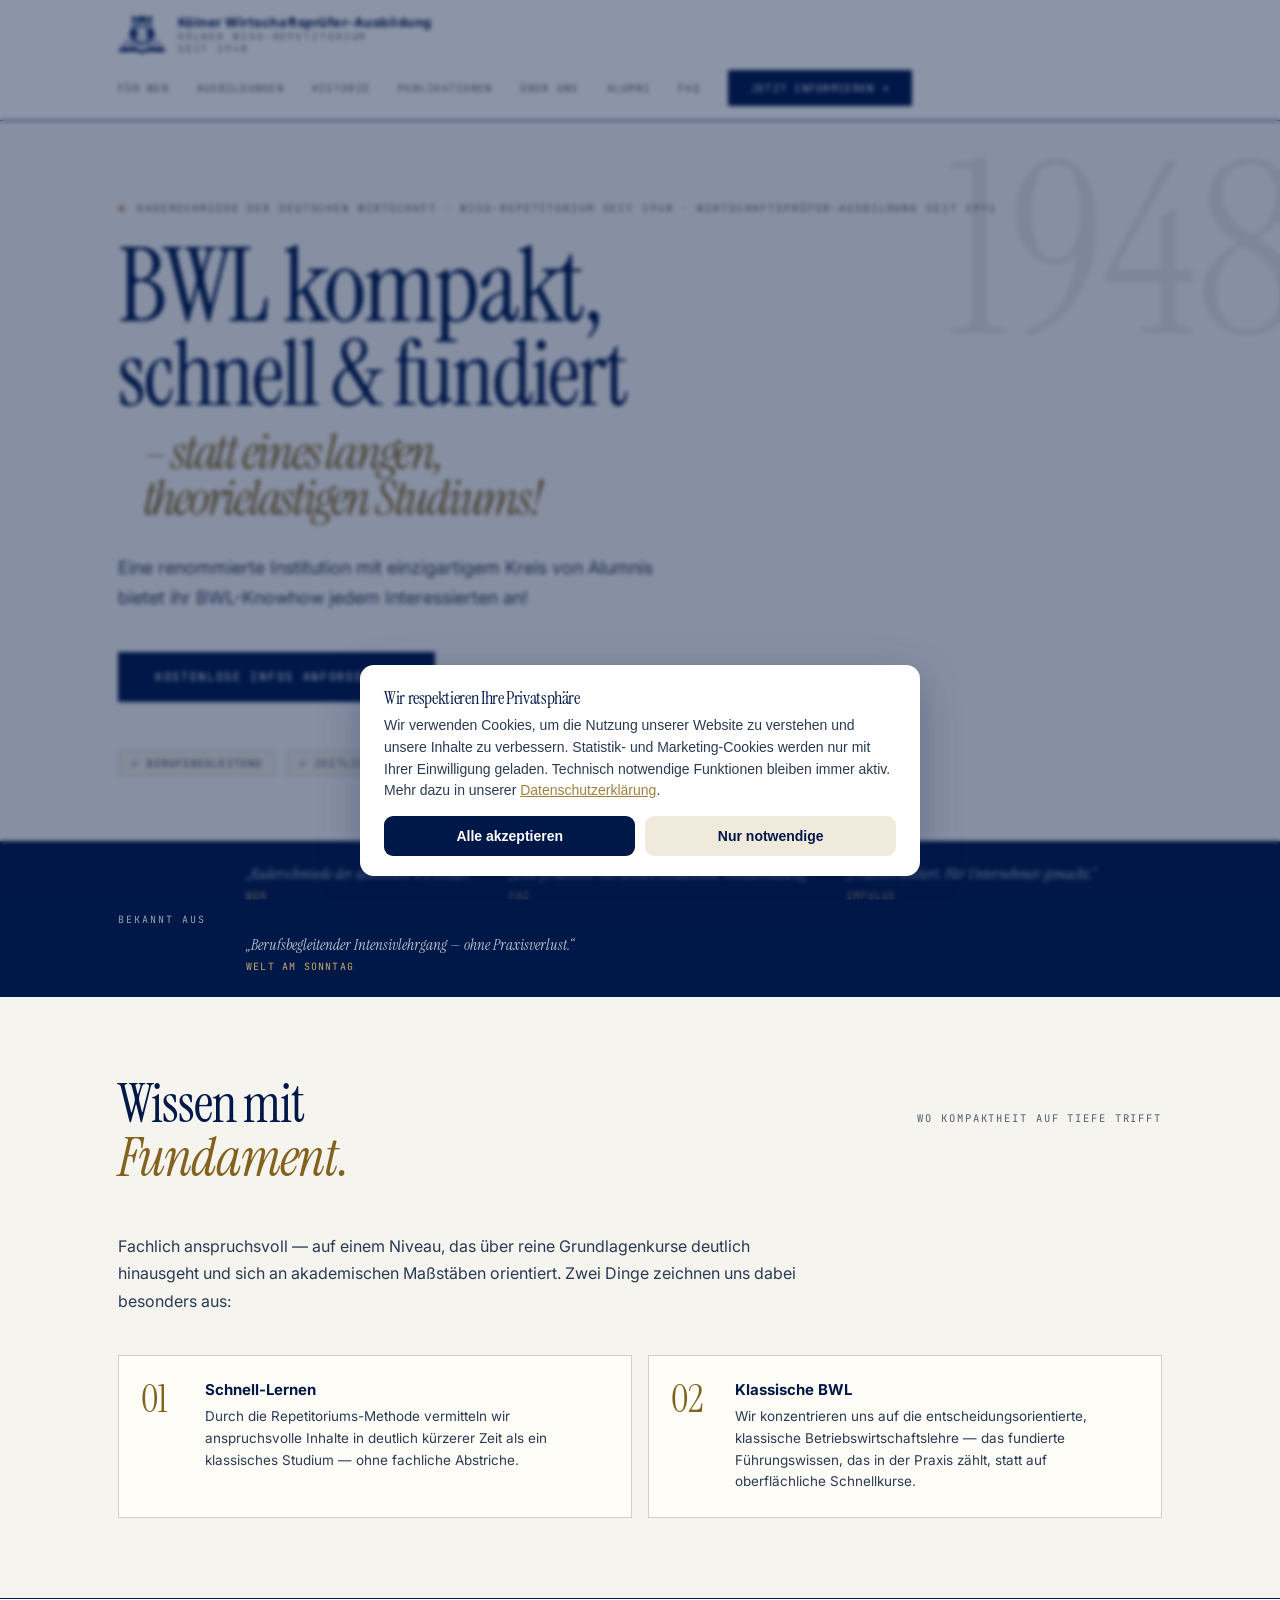
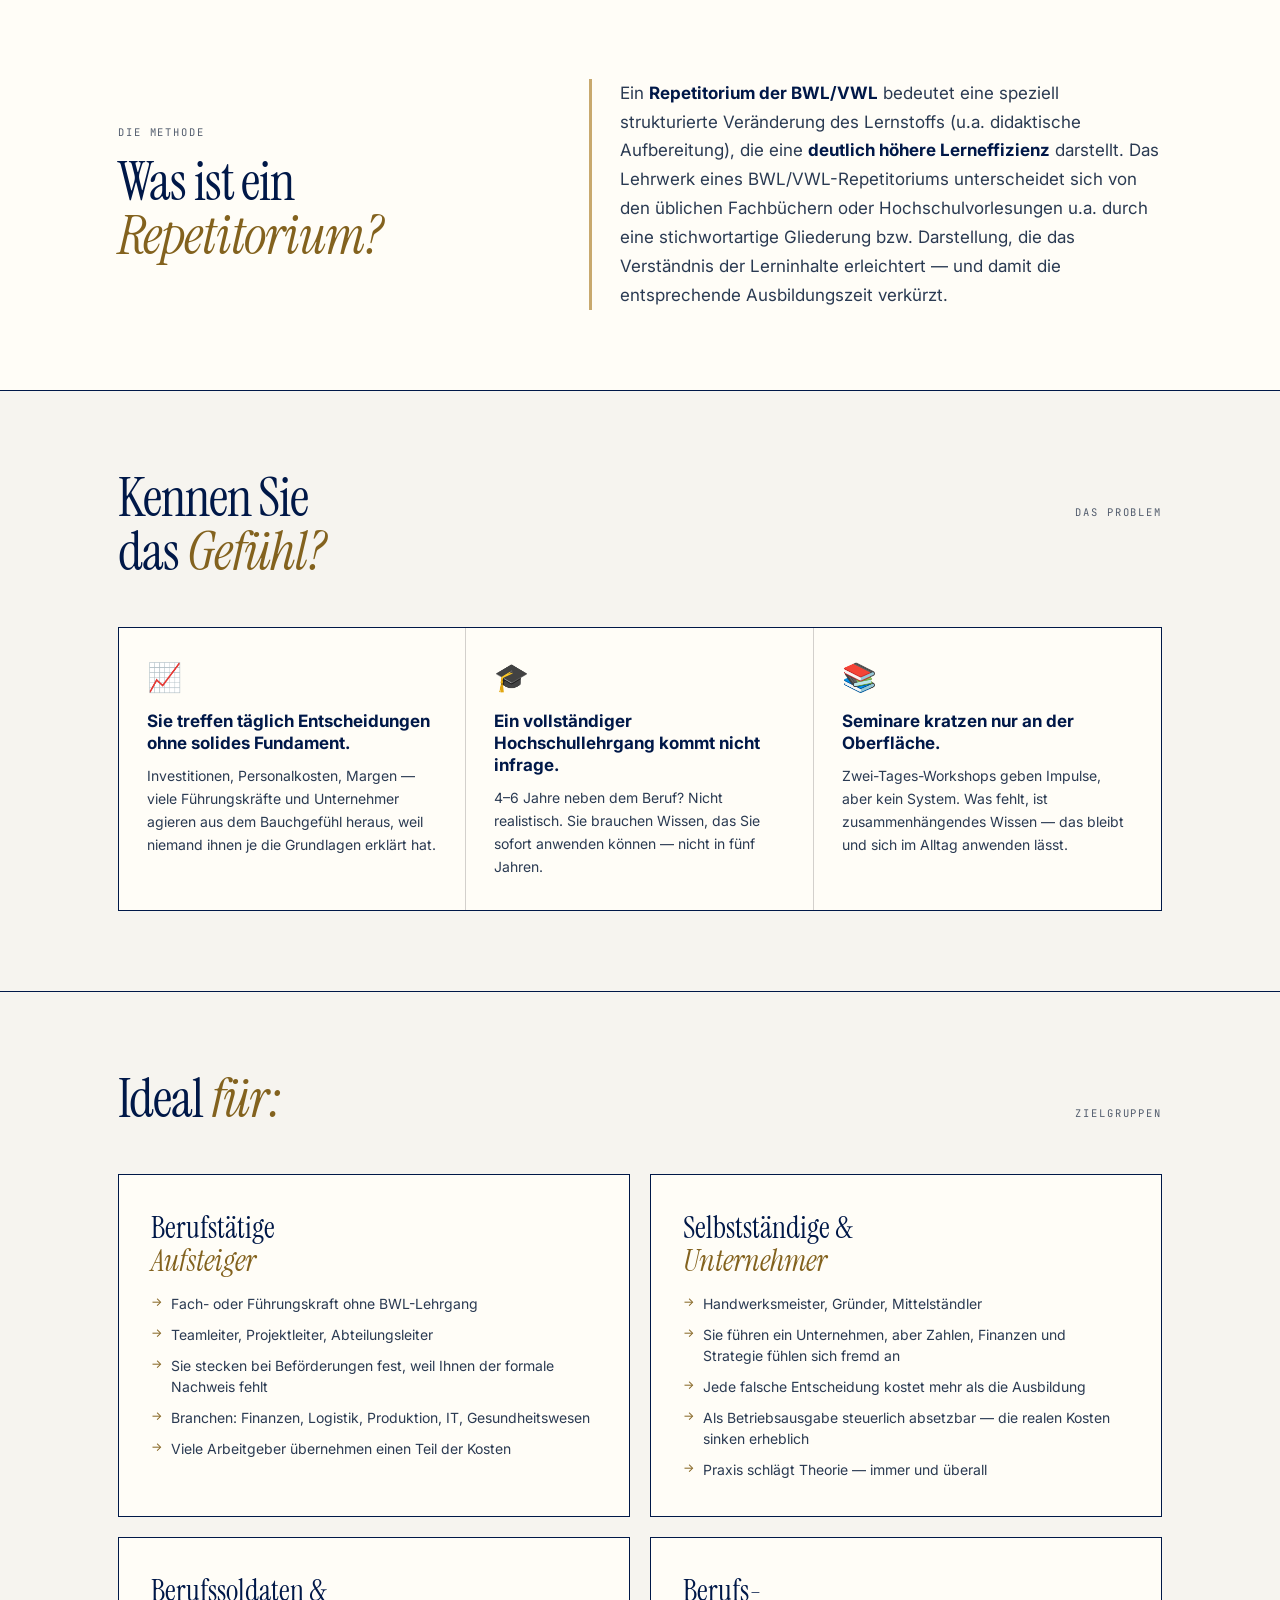
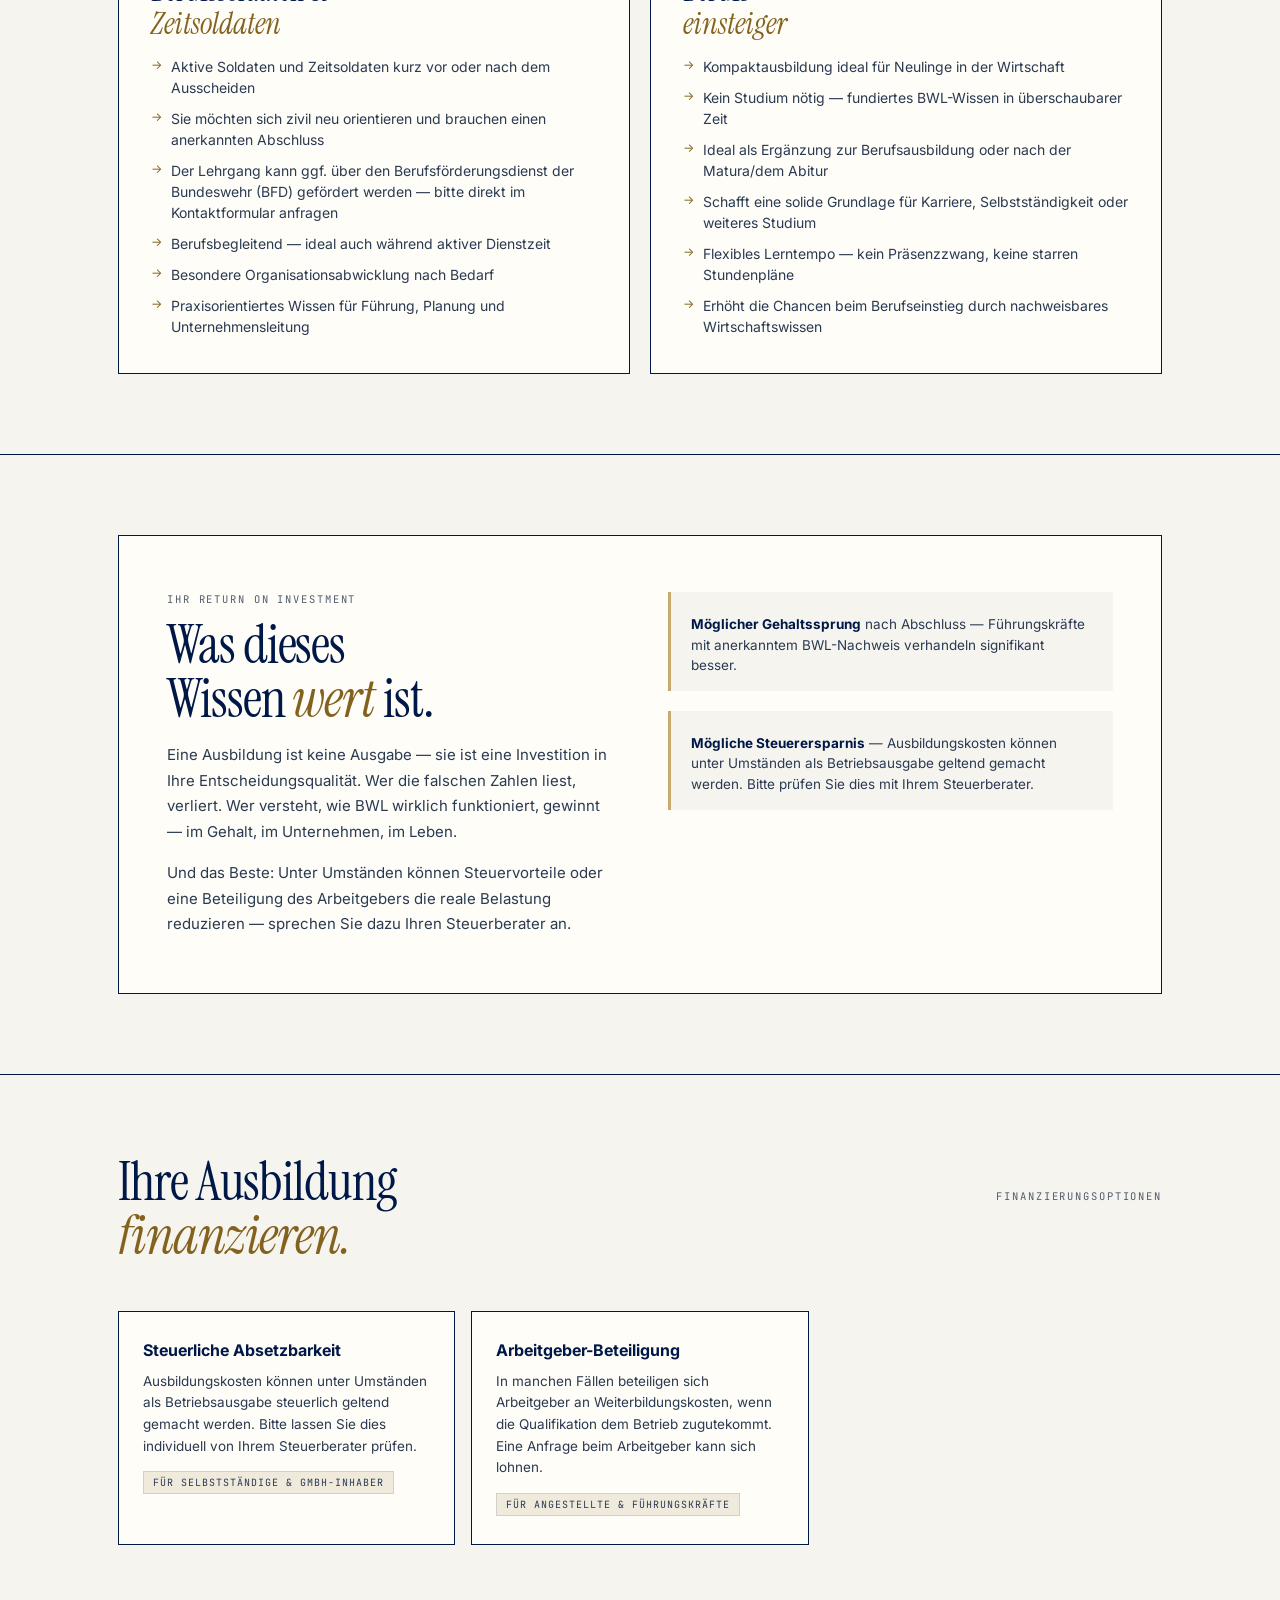
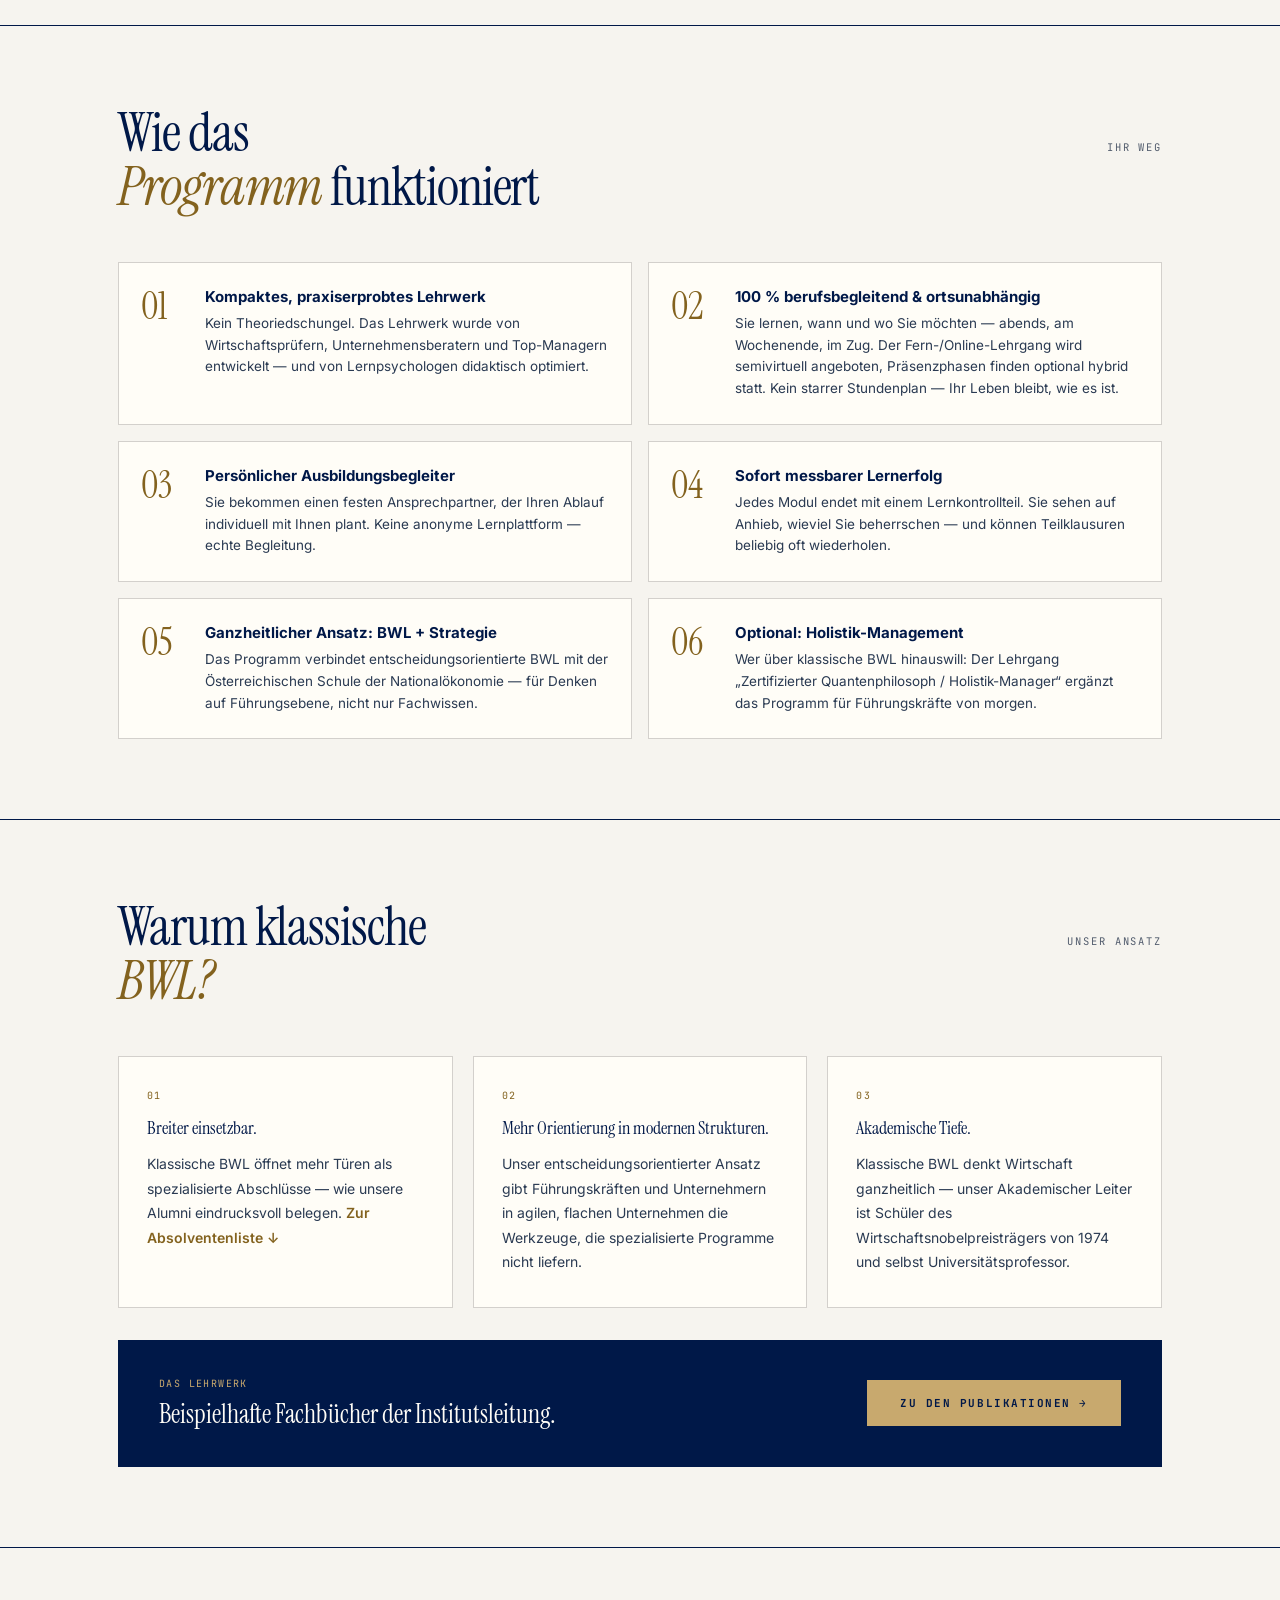
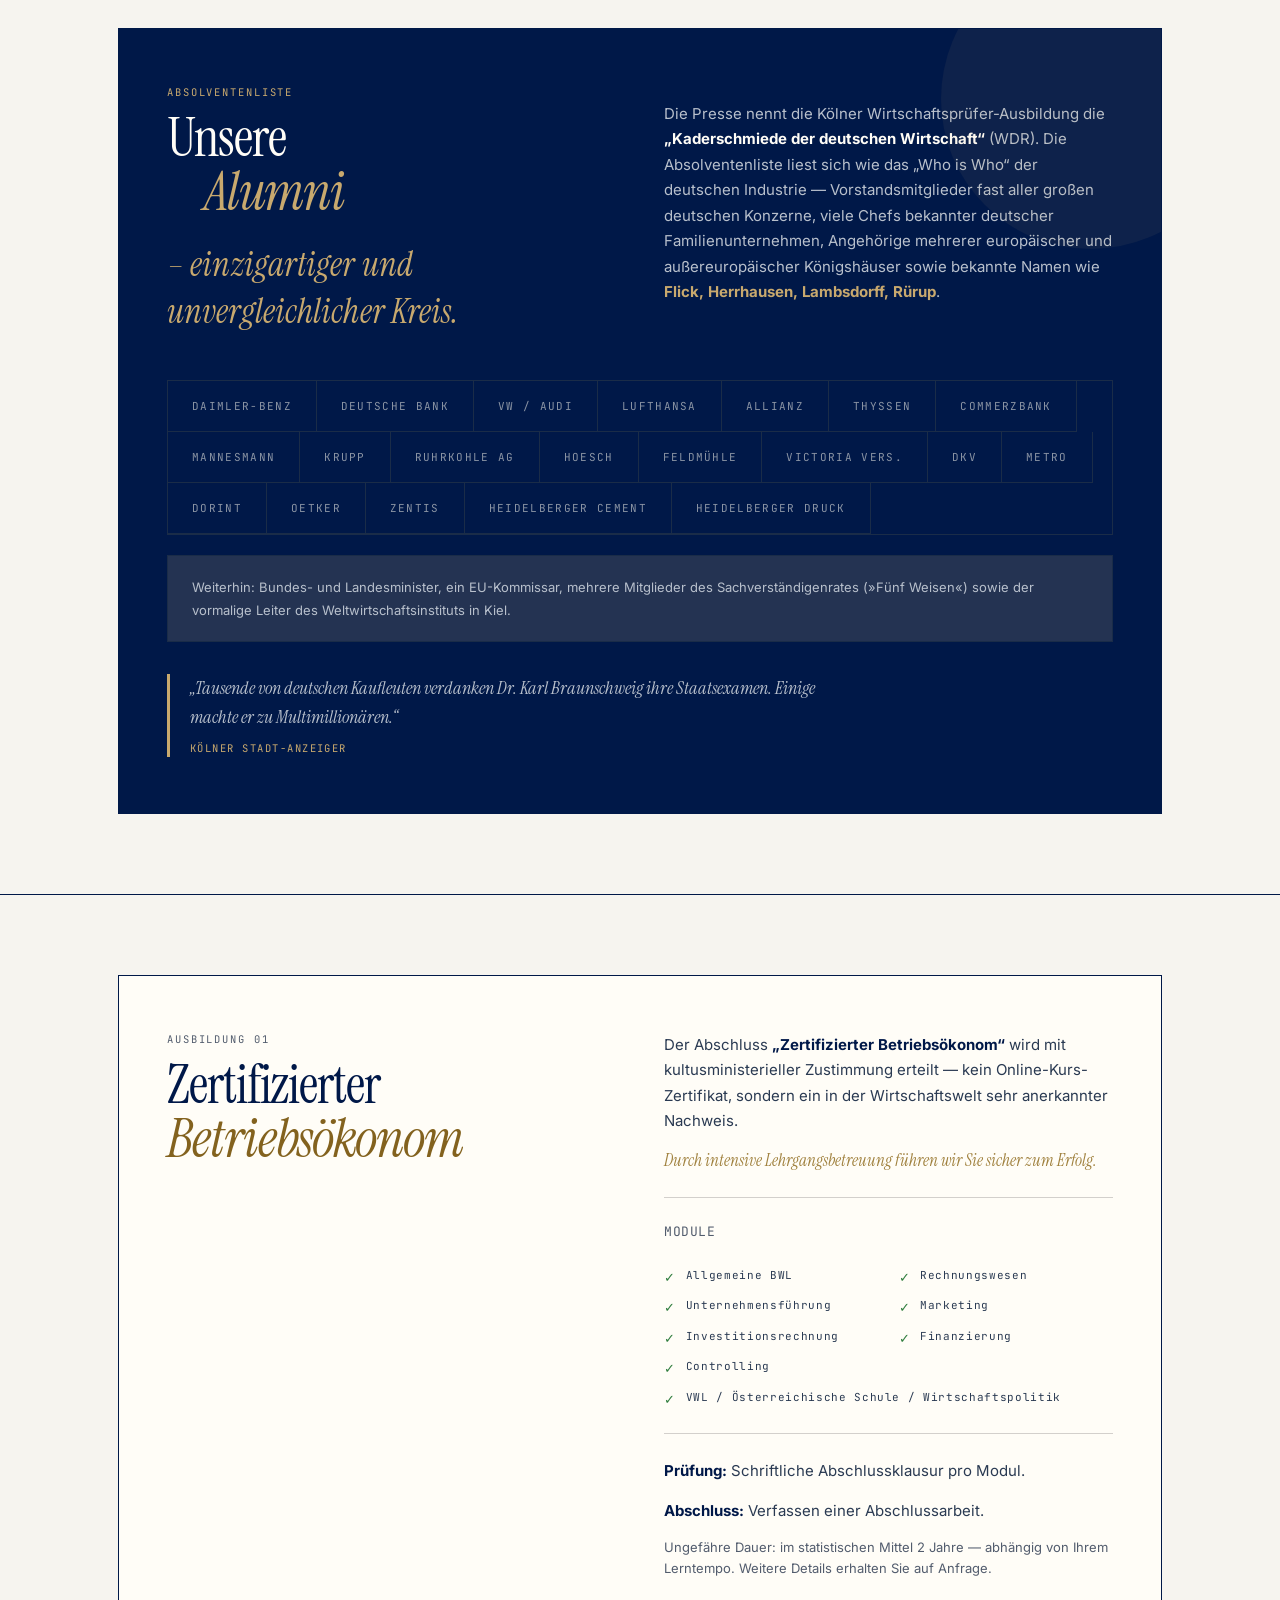
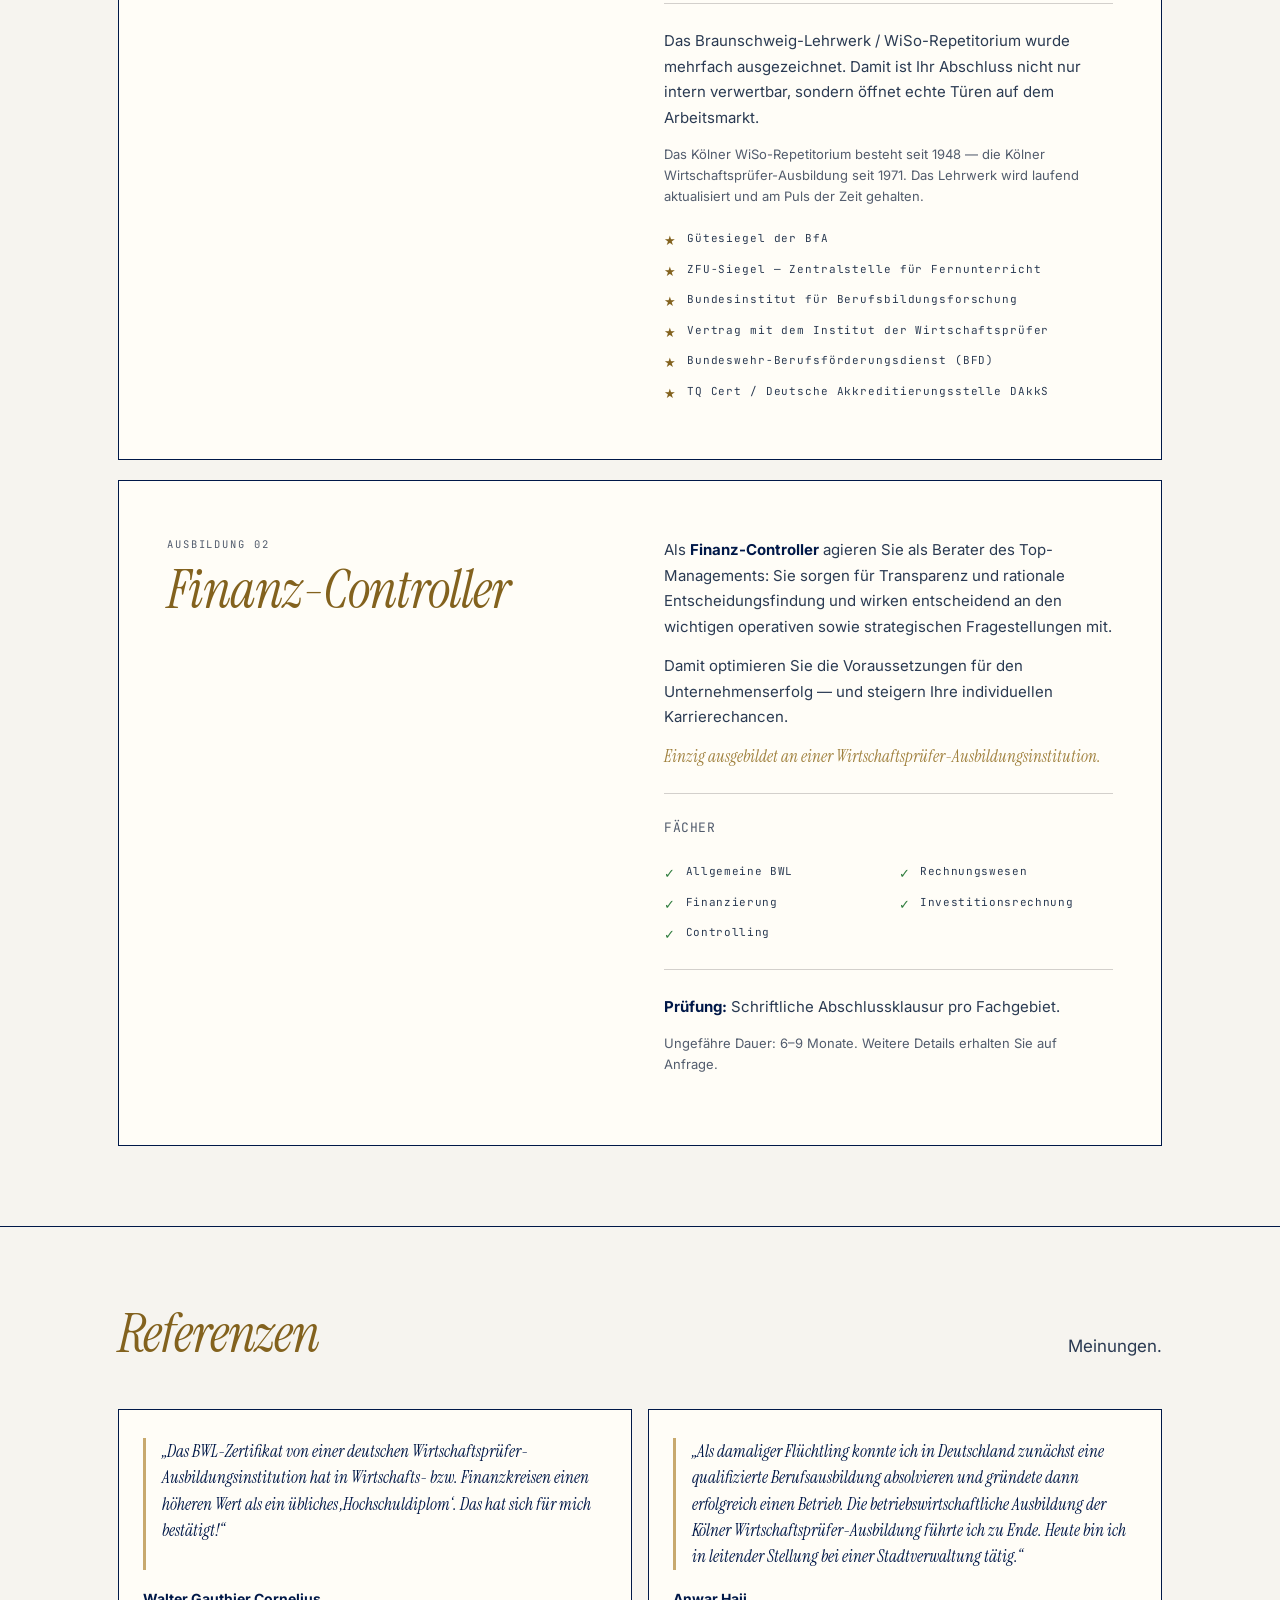
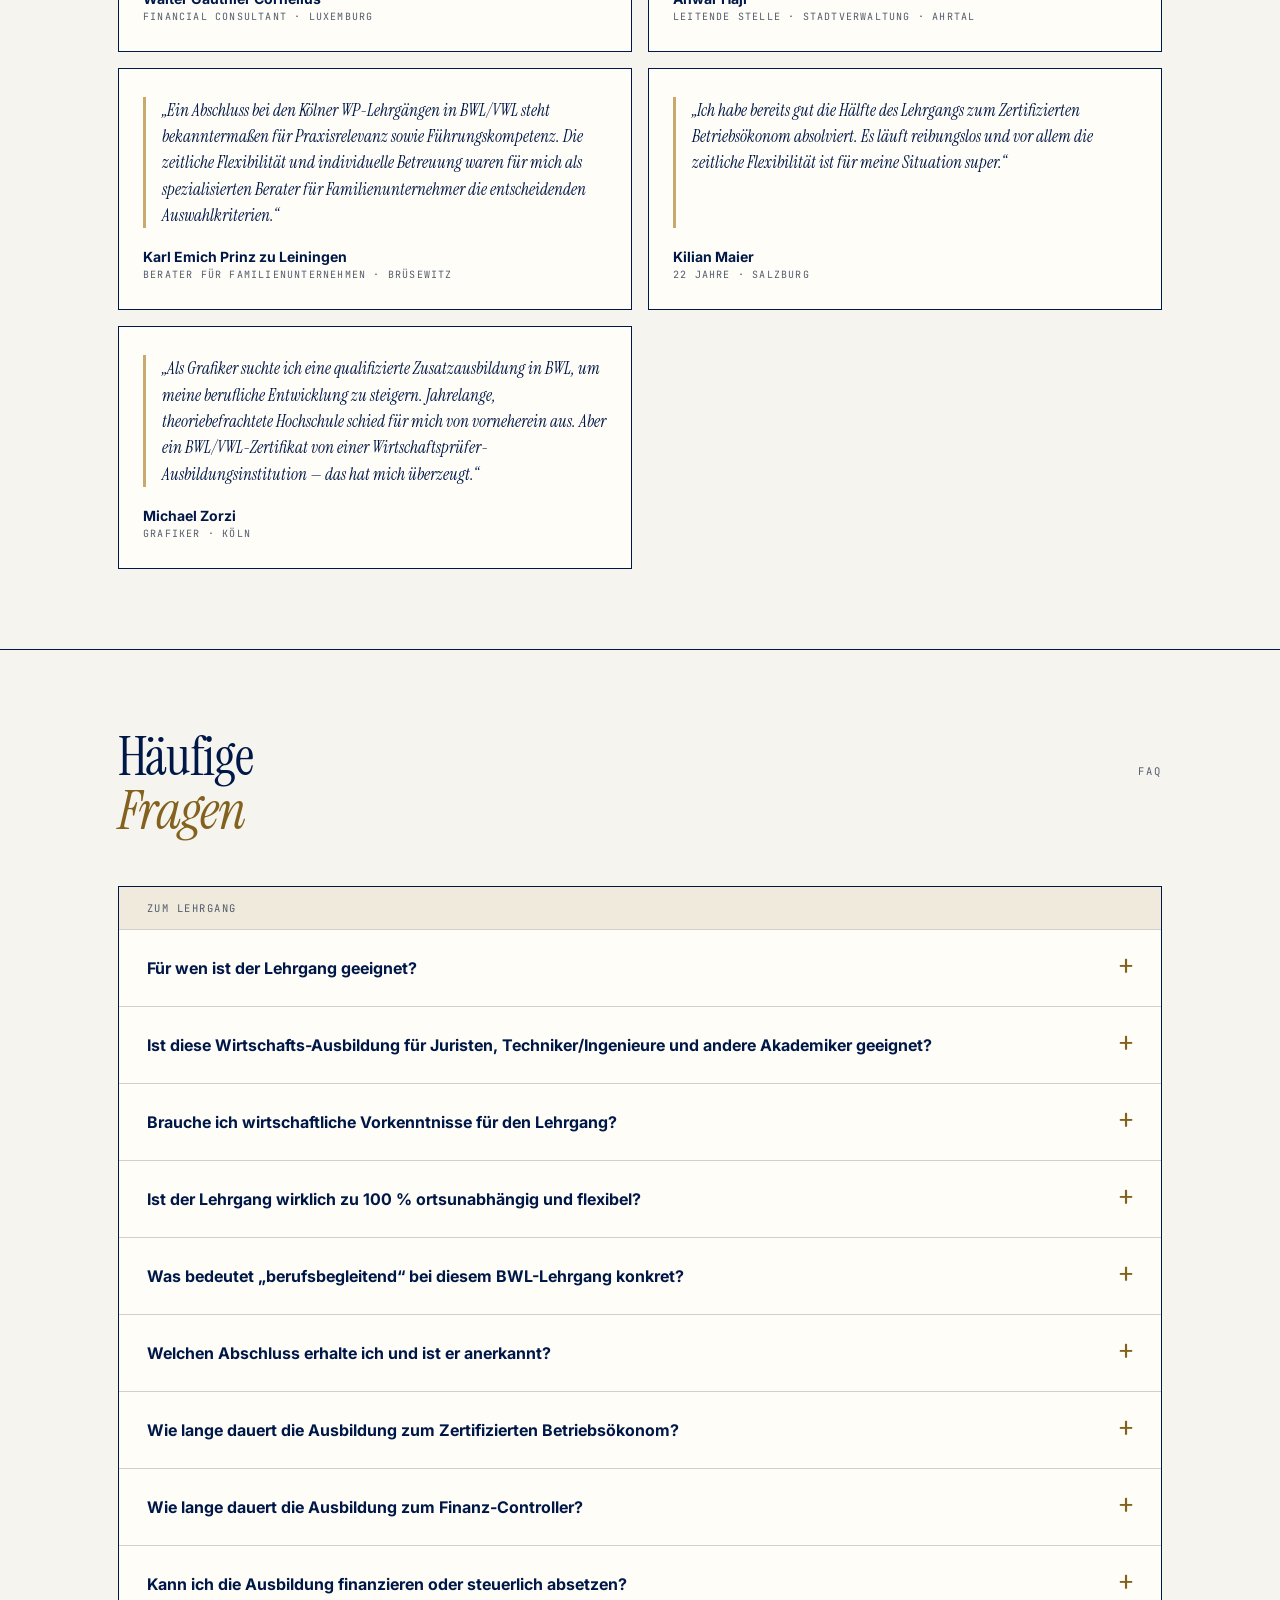
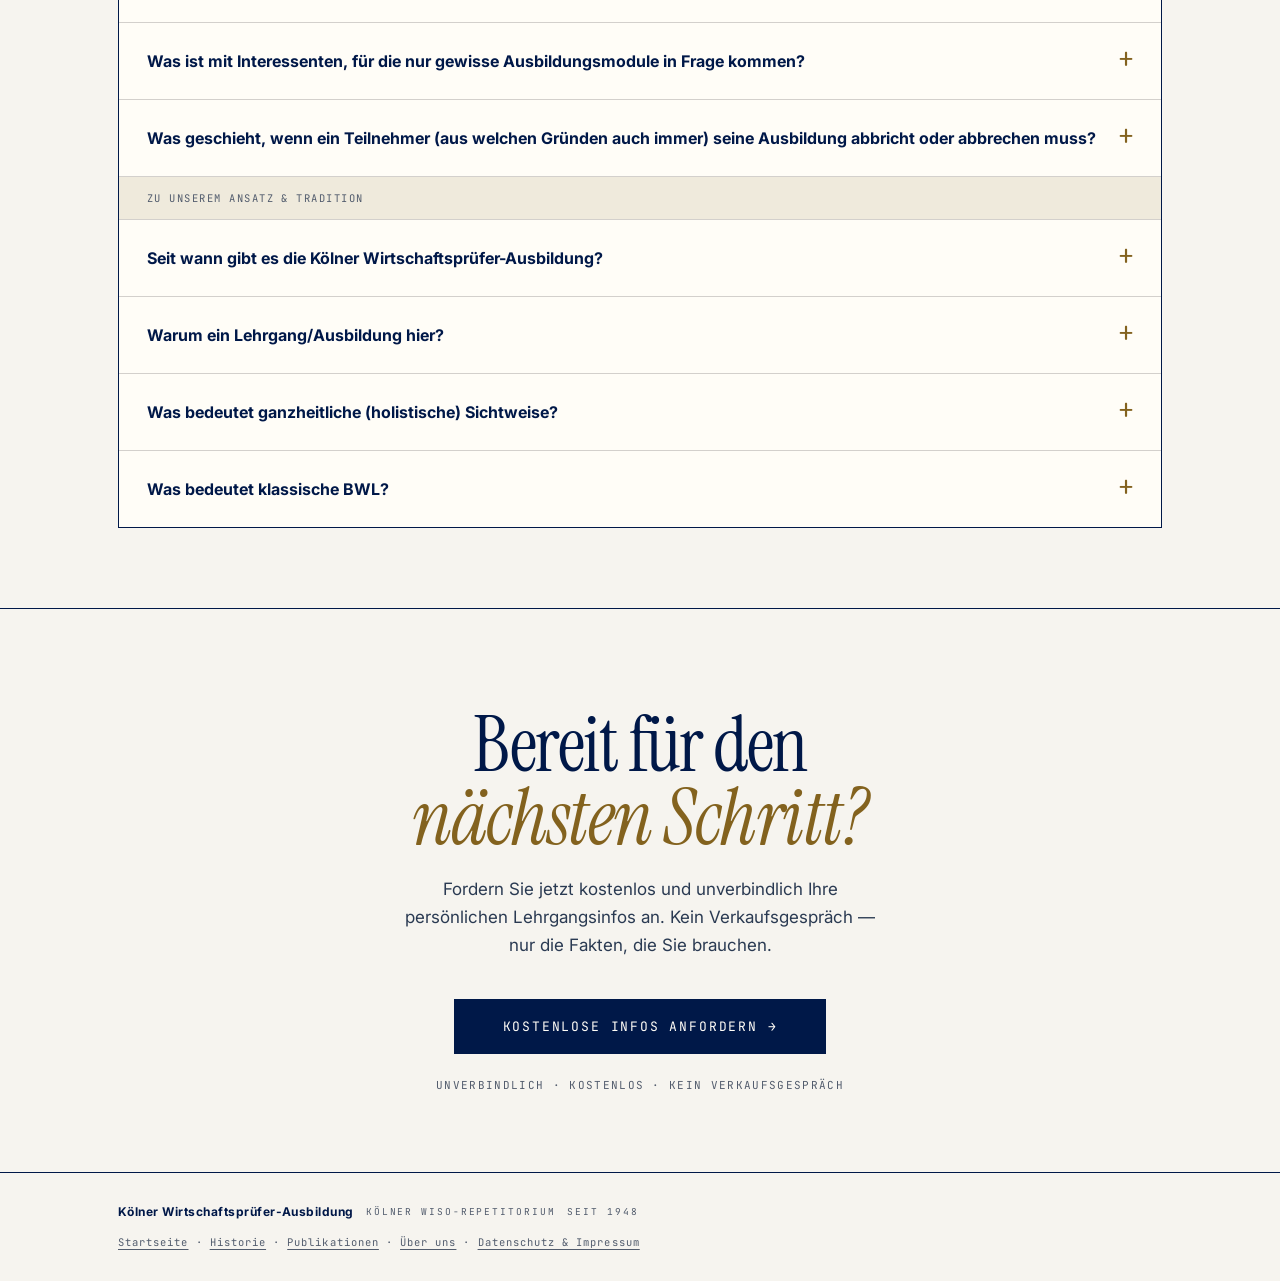
==== commit 84f40d22: "Add files via upload" ====
--- a/index.html
+++ b/index.html
@@ -669,10 +669,10 @@
         {
           "@type": "Course",
           "@id": "https://bwl-kompakt.com/#kurs-finanzcontroller",
-          "name": "Zertifizierter Finanz-Controller – BWL-Fernlehrgang",
+          "name": "Finanz-Controller – BWL-Fernlehrgang",
           "description": "Kompakterer berufsbegleitender Fernlehrgang für Finanz-Controlling. Umfasst Allgemeine BWL, Rechnungswesen, Finanzierung, Investitionsrechnung und Controlling. Jedes Fachgebiet schließt mit einer schriftlichen Abschlussklausur ab.",
           "provider": { "@id": "https://bwl-kompakt.com/#organisation" },
-          "educationalCredentialAwarded": "Zertifizierter Finanz-Controller",
+          "educationalCredentialAwarded": "Finanz-Controller",
           "inLanguage": "de",
           "educationalLevel": "Berufliche Weiterbildung / Erwachsenenbildung",
           "about": [
@@ -739,7 +739,7 @@
               "name": "Was bedeutet „berufsbegleitend“ bei diesem BWL-Lehrgang konkret?",
               "acceptedAnswer": {
                 "@type": "Answer",
-                "text": "Berufsbegleitend heißt: kein Präsenzzwang, kein starrer Stundenplan und keine Unterbrechung Ihrer beruflichen Tätigkeit. Der Fern-/Online-Lehrgang wird semivirtuell angeboten, Präsenzphasen finden optional hybrid statt, und Sie bestimmen Lerntempo sowie -zeiten selbst. So lässt sich die Ausbildung zum Zertifizierten Betriebsökonom oder Finanz-Controller vollständig in den bestehenden Berufsalltag integrieren."
+                "text": "Berufsbegleitend heißt: kein Präsenzzwang, kein starrer Stundenplan und keine Unterbrechung Ihrer beruflichen Tätigkeit. Der Fern-/Online-Lehrgang wird semivirtuell angeboten, Präsenzphasen finden optional hybrid statt, und Sie bestimmen Lerntempo sowie -zeiten selbst. So lässt sich die Ausbildung zum Zertifizierten Betriebsökonom oder zum Finanz-Controller vollständig in den bestehenden Berufsalltag integrieren."
               }
             },
             {
@@ -760,10 +760,10 @@
             },
             {
               "@type": "Question",
-              "name": "Wie lange dauert die Ausbildung zum Zertifizierten Finanz-Controller?",
+              "name": "Wie lange dauert die Ausbildung zum Finanz-Controller?",
               "acceptedAnswer": {
                 "@type": "Answer",
-                "text": "Die Ausbildung zum Zertifizierten Finanz-Controller ist kompakter angelegt und dauert im Schnitt etwa 6 bis 9 Monate — ebenfalls abhängig von Ihrem persönlichen Lerntempo. Sie umfasst die Fächer Allgemeine BWL, Rechnungswesen, Finanzierung, Investitionsrechnung und Controlling; jedes Fachgebiet schließt mit einer schriftlichen Abschlussklausur ab. Details zum Ablauf erhalten Sie auf Anfrage."
+                "text": "Die Ausbildung zum Finanz-Controller ist kompakter angelegt und dauert im Schnitt etwa 6 bis 9 Monate — ebenfalls abhängig von Ihrem persönlichen Lerntempo. Sie umfasst die Fächer Allgemeine BWL, Rechnungswesen, Finanzierung, Investitionsrechnung und Controlling; jedes Fachgebiet schließt mit einer schriftlichen Abschlussklausur ab. Details zum Ablauf erhalten Sie auf Anfrage."
               }
             },
             {
@@ -1270,7 +1270,7 @@
         <div class="abschluss" style="margin-top:20px;">
           <div>
             <span class="tag">Ausbildung 02</span>
-            <h2 style="margin-top:12px;">Zertifizierter<br /><em>Finanz-Controller</em></h2>
+            <h2 style="margin-top:12px;"><em>Finanz-Controller</em></h2>
           </div>
           <div class="abschluss-body">
             <p>Als <strong>Finanz-Controller</strong> agieren Sie als Berater des Top-Managements: Sie sorgen für Transparenz und rationale Entscheidungsfindung und wirken entscheidend an den wichtigen operativen sowie strategischen Fragestellungen mit.</p>
@@ -1390,7 +1390,7 @@
               <span class="faq-icon">+</span>
             </button>
             <div class="faq-a"><div class="faq-a-inner">
-              Berufsbegleitend heißt: kein Präsenzzwang, kein starrer Stundenplan und keine Unterbrechung Ihrer beruflichen Tätigkeit. Der Fern-/Online-Lehrgang wird semivirtuell angeboten, Präsenzphasen finden optional hybrid statt, und Sie bestimmen Lerntempo sowie -zeiten selbst. So lässt sich die Ausbildung zum Zertifizierten Betriebsökonom oder Finanz-Controller vollständig in den bestehenden Berufsalltag integrieren.
+              Berufsbegleitend heißt: kein Präsenzzwang, kein starrer Stundenplan und keine Unterbrechung Ihrer beruflichen Tätigkeit. Der Fern-/Online-Lehrgang wird semivirtuell angeboten, Präsenzphasen finden optional hybrid statt, und Sie bestimmen Lerntempo sowie -zeiten selbst. So lässt sich die Ausbildung zum Zertifizierten Betriebsökonom oder zum Finanz-Controller vollständig in den bestehenden Berufsalltag integrieren.
             </div></div>
           </div>
           <div class="faq-item">
@@ -1413,11 +1413,11 @@
           </div>
           <div class="faq-item">
             <button class="faq-q" onclick="toggleFaq(this)" aria-expanded="false">
-              Wie lange dauert die Ausbildung zum Zertifizierten Finanz-Controller?
+              Wie lange dauert die Ausbildung zum Finanz-Controller?
               <span class="faq-icon">+</span>
             </button>
             <div class="faq-a"><div class="faq-a-inner">
-              Die Ausbildung zum Zertifizierten Finanz-Controller ist kompakter angelegt und dauert im Schnitt etwa 6 bis 9 Monate — ebenfalls abhängig von Ihrem persönlichen Lerntempo. Sie umfasst die Fächer Allgemeine BWL, Rechnungswesen, Finanzierung, Investitionsrechnung und Controlling; jedes Fachgebiet schließt mit einer schriftlichen Abschlussklausur ab. Details zum Ablauf erhalten Sie auf Anfrage.
+              Die Ausbildung zum Finanz-Controller ist kompakter angelegt und dauert im Schnitt etwa 6 bis 9 Monate — ebenfalls abhängig von Ihrem persönlichen Lerntempo. Sie umfasst die Fächer Allgemeine BWL, Rechnungswesen, Finanzierung, Investitionsrechnung und Controlling; jedes Fachgebiet schließt mit einer schriftlichen Abschlussklausur ab. Details zum Ablauf erhalten Sie auf Anfrage.
             </div></div>
           </div>
           <div class="faq-item">
@@ -1661,6 +1661,13 @@
         if (res.ok) {
           document.getElementById('form-success').style.display = 'block';
           document.getElementById('kontakt-form').reset();
+          // GA4/GTM: Conversion-Event für erfolgreiche Kontaktanfrage
+          window.dataLayer = window.dataLayer || [];
+          window.dataLayer.push({
+            event: 'generate_lead',
+            form_id: 'kontakt-form',
+            form_name: 'Kursanfrage – Kölner Wirtschaftsprüfer-Ausbildung'
+          });
         } else {
           btn.disabled = false;
           btn.textContent = 'Anfrage senden →';
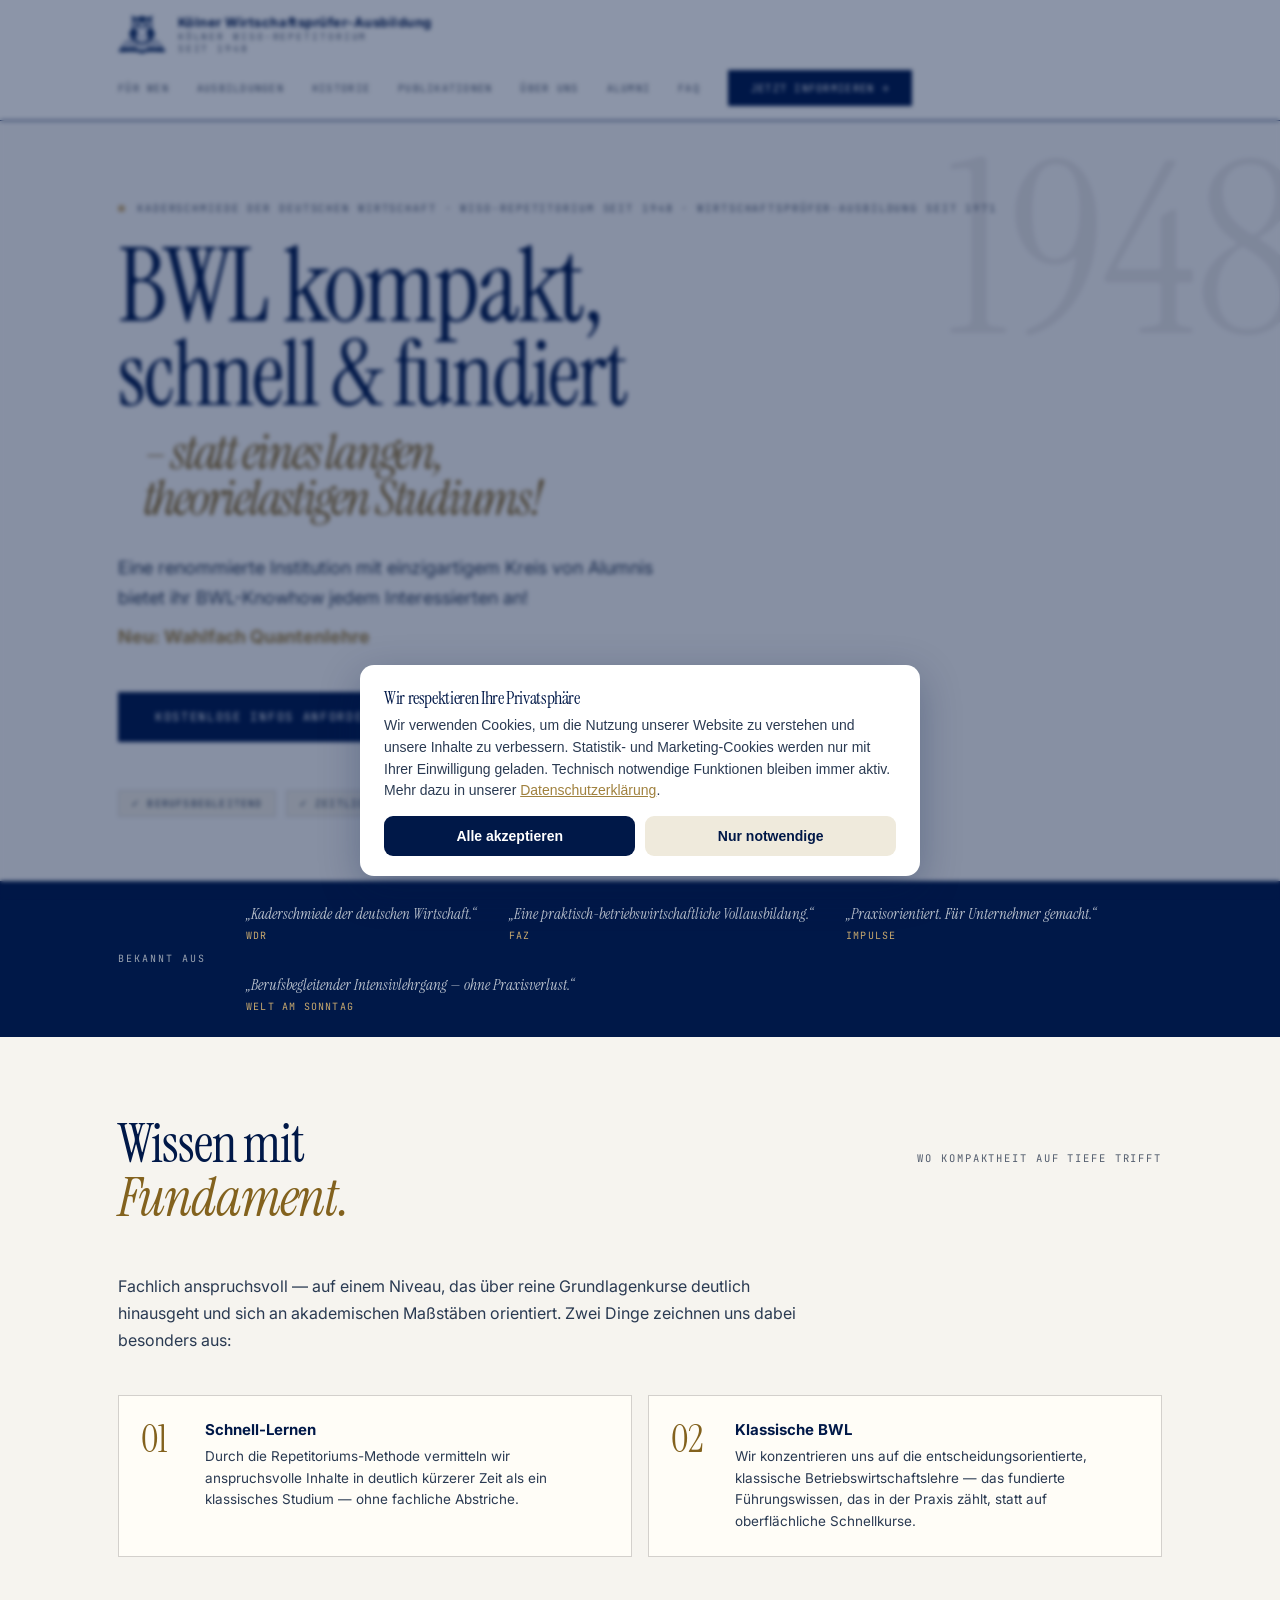
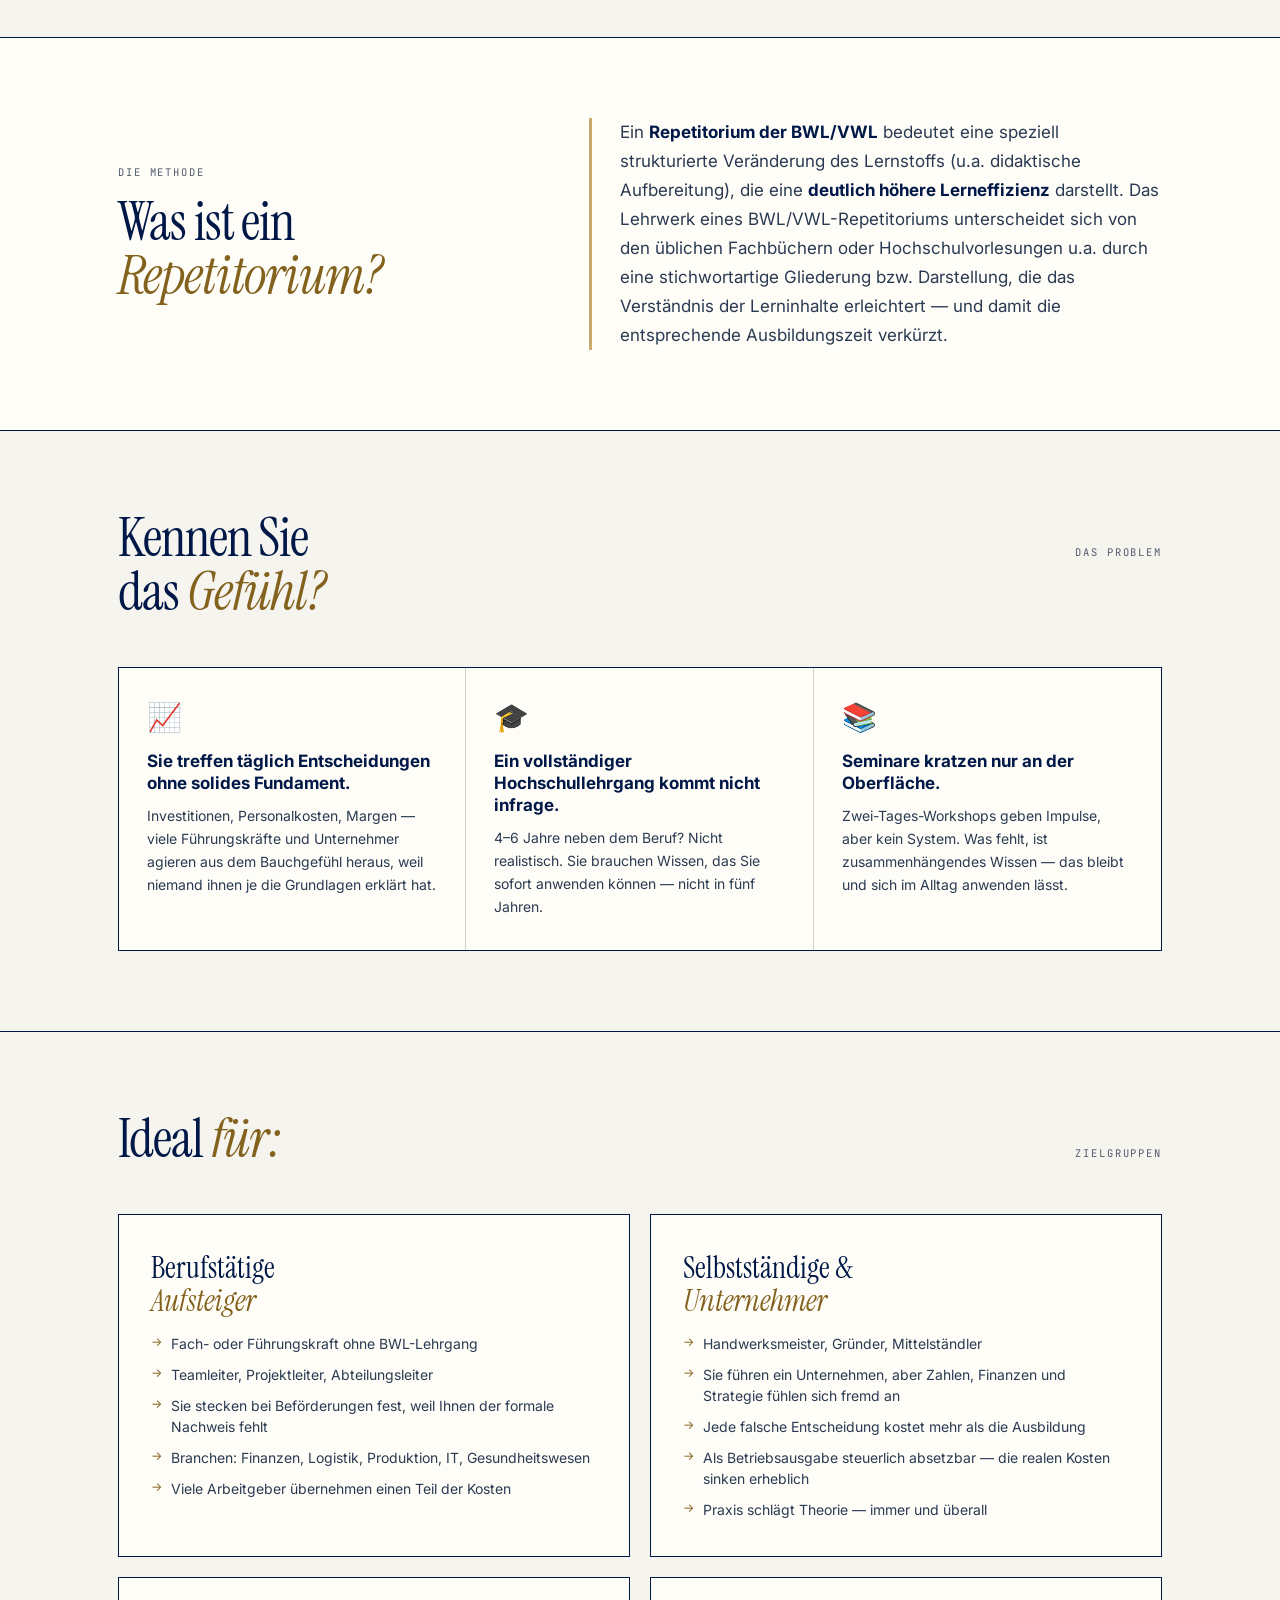
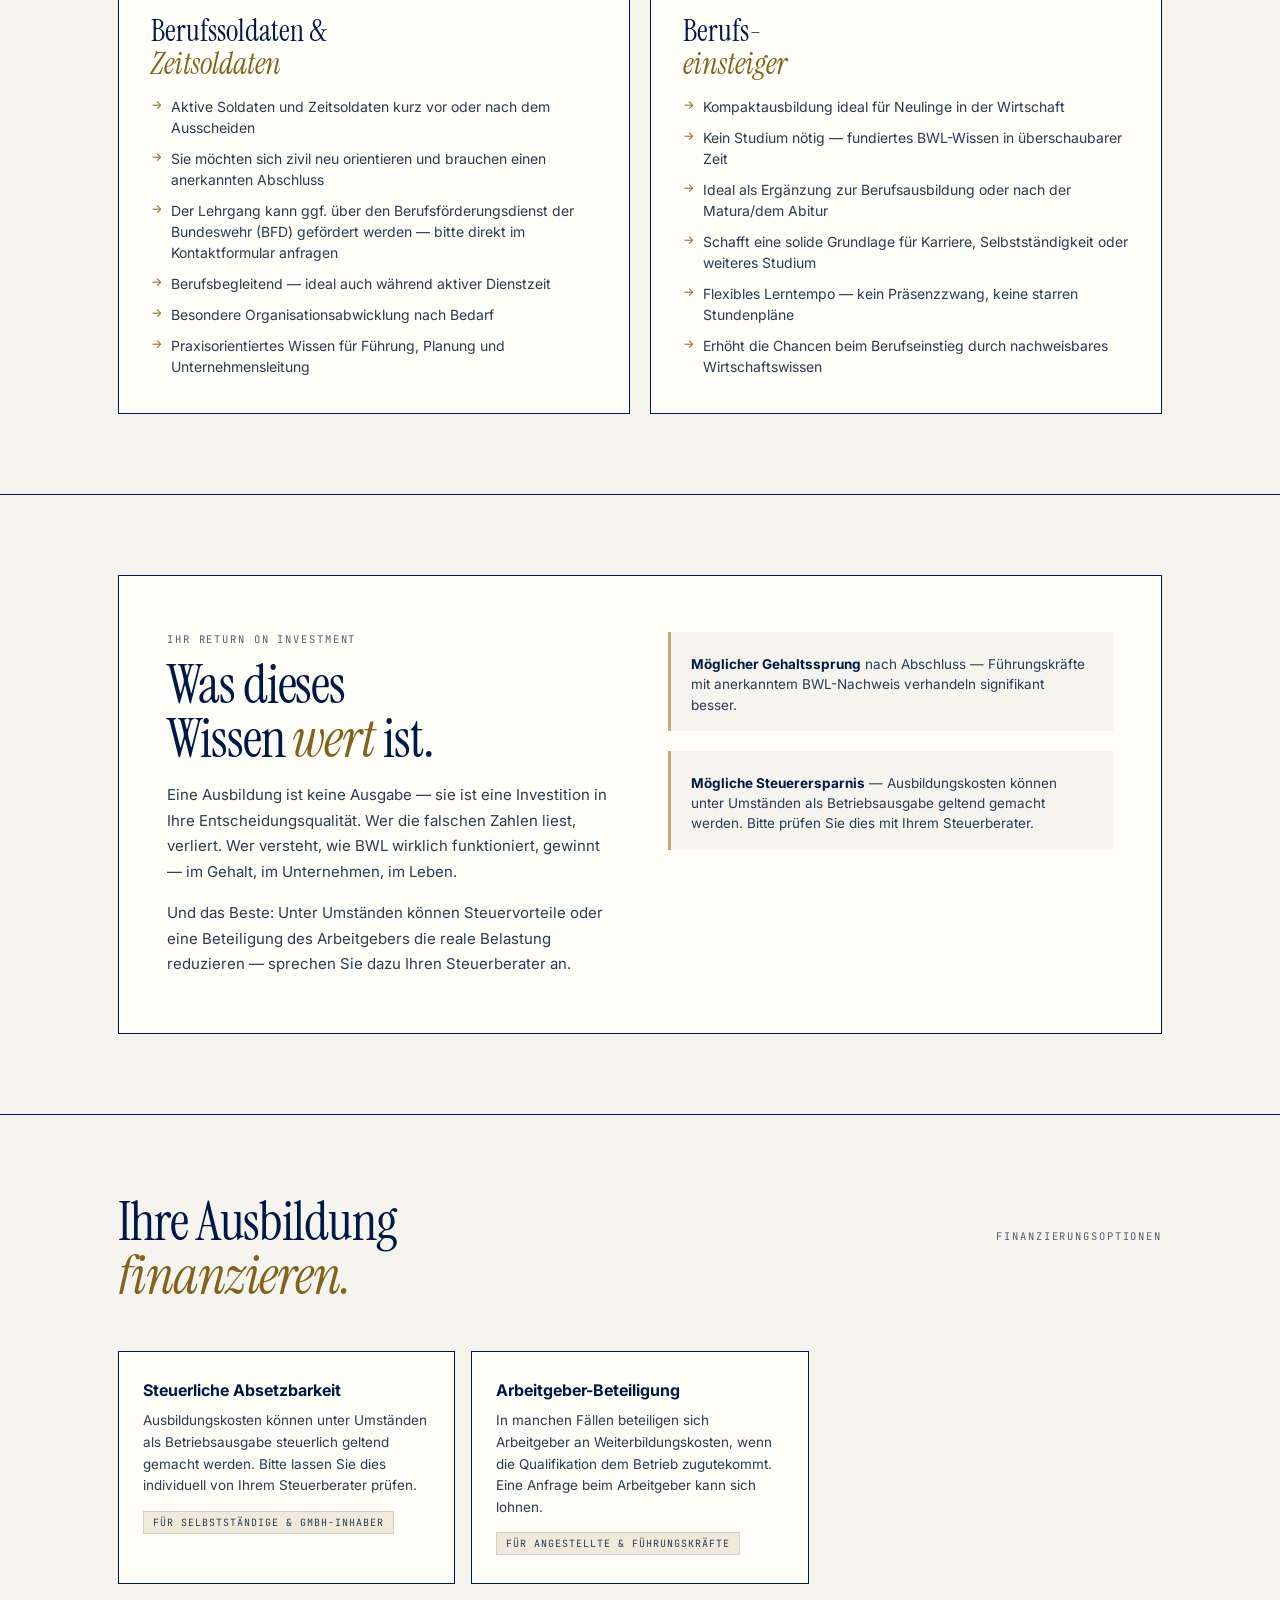
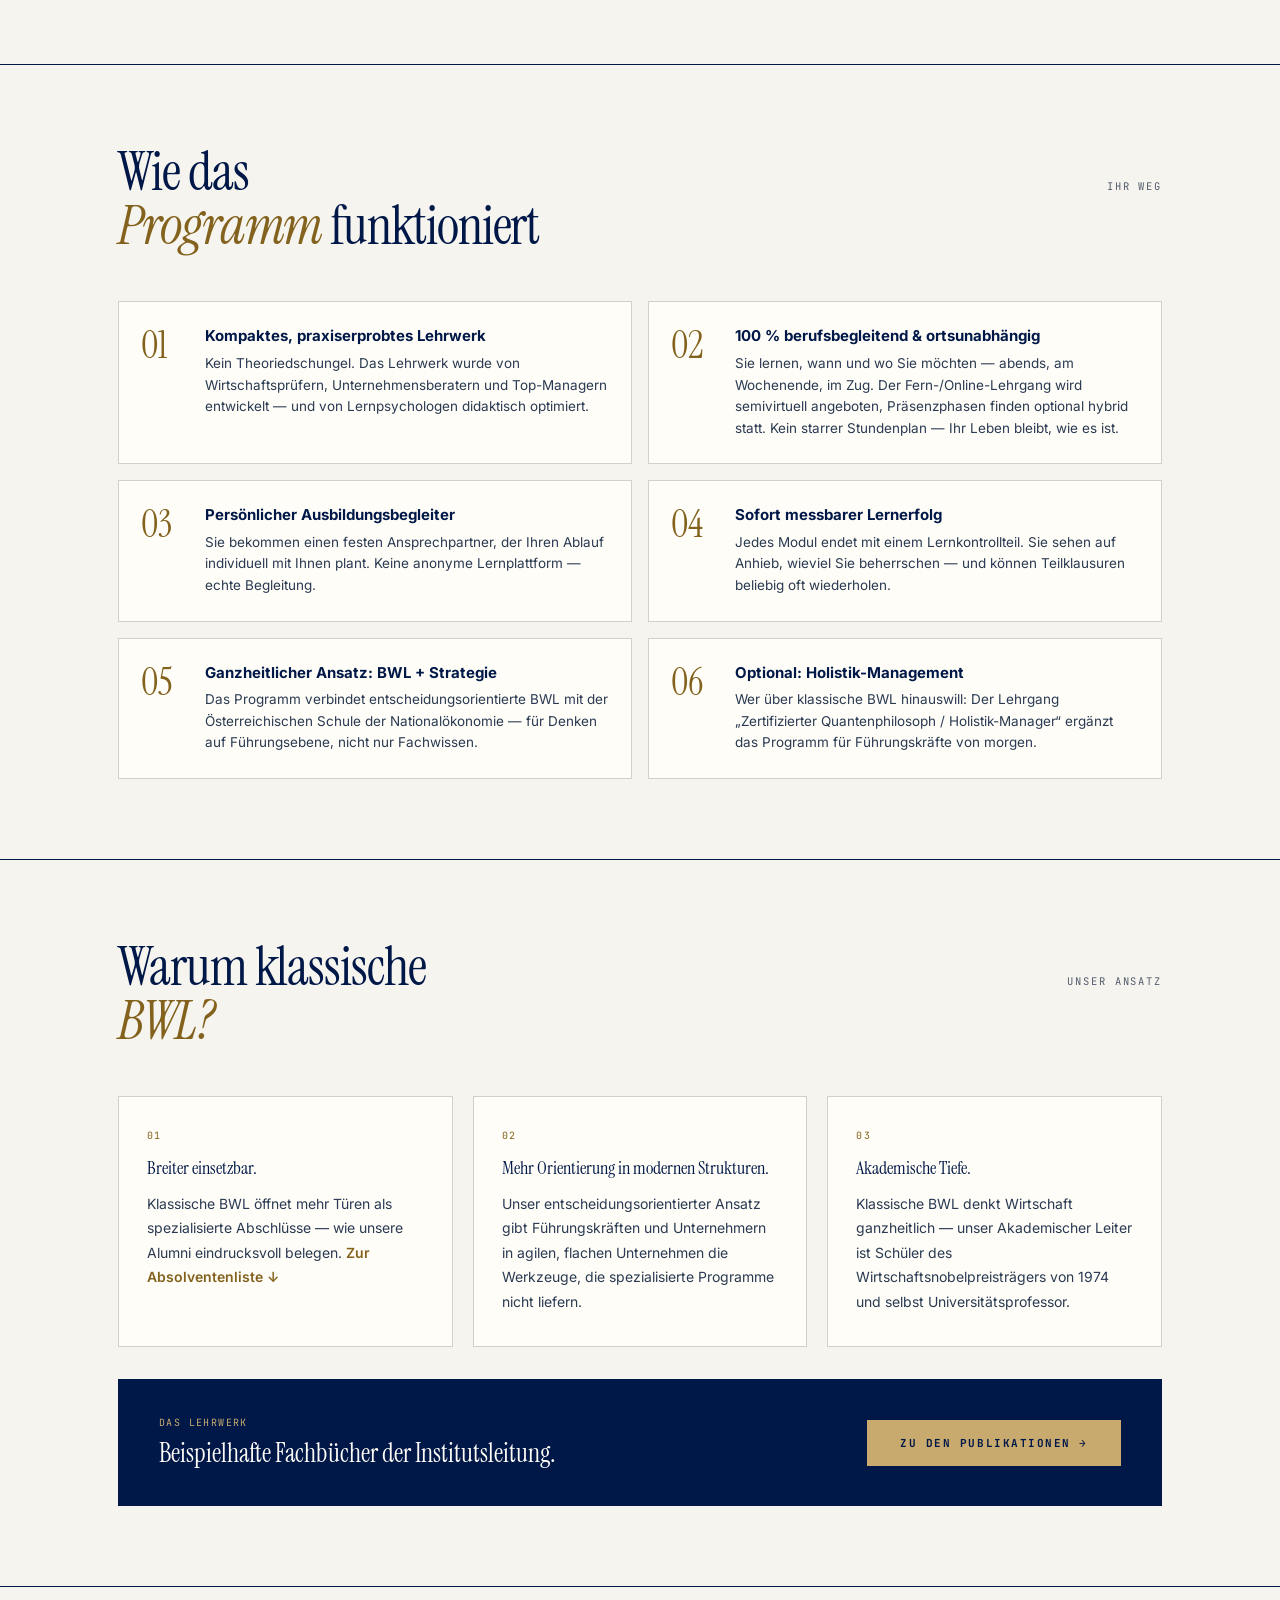
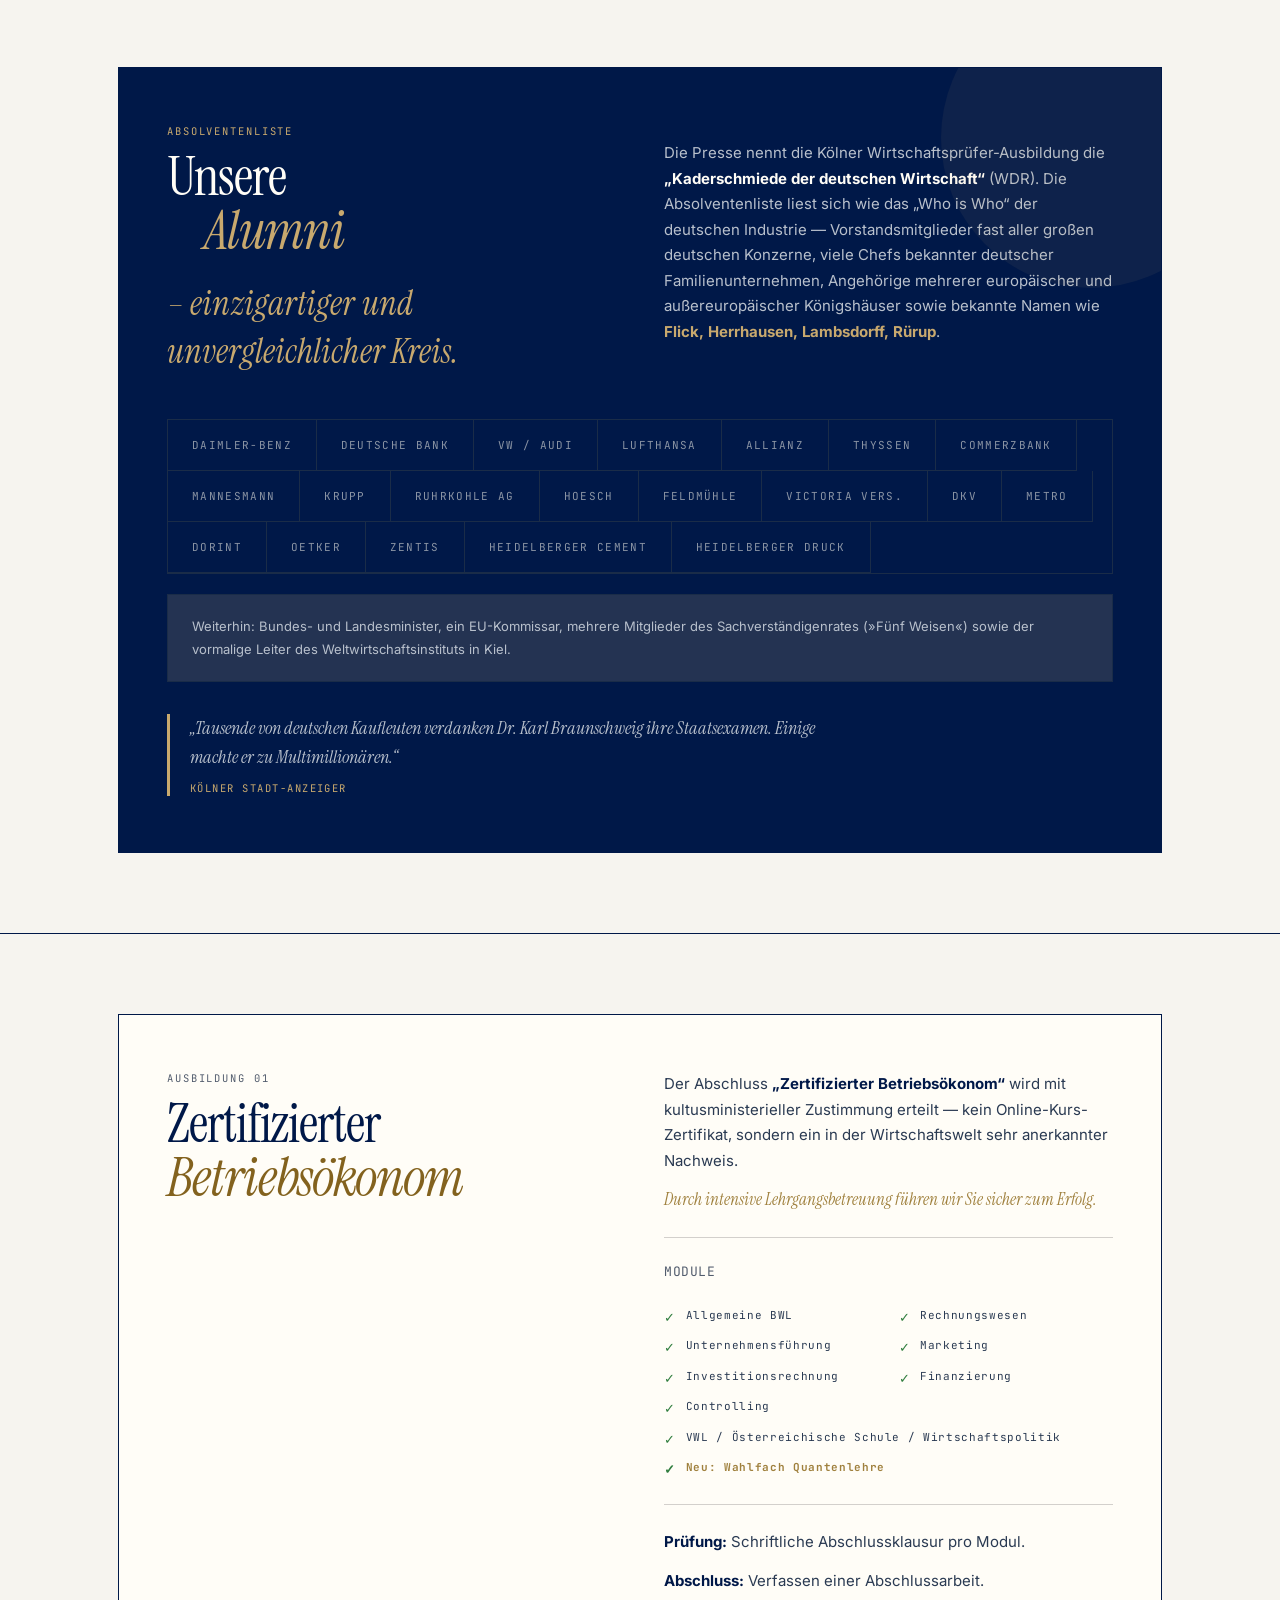
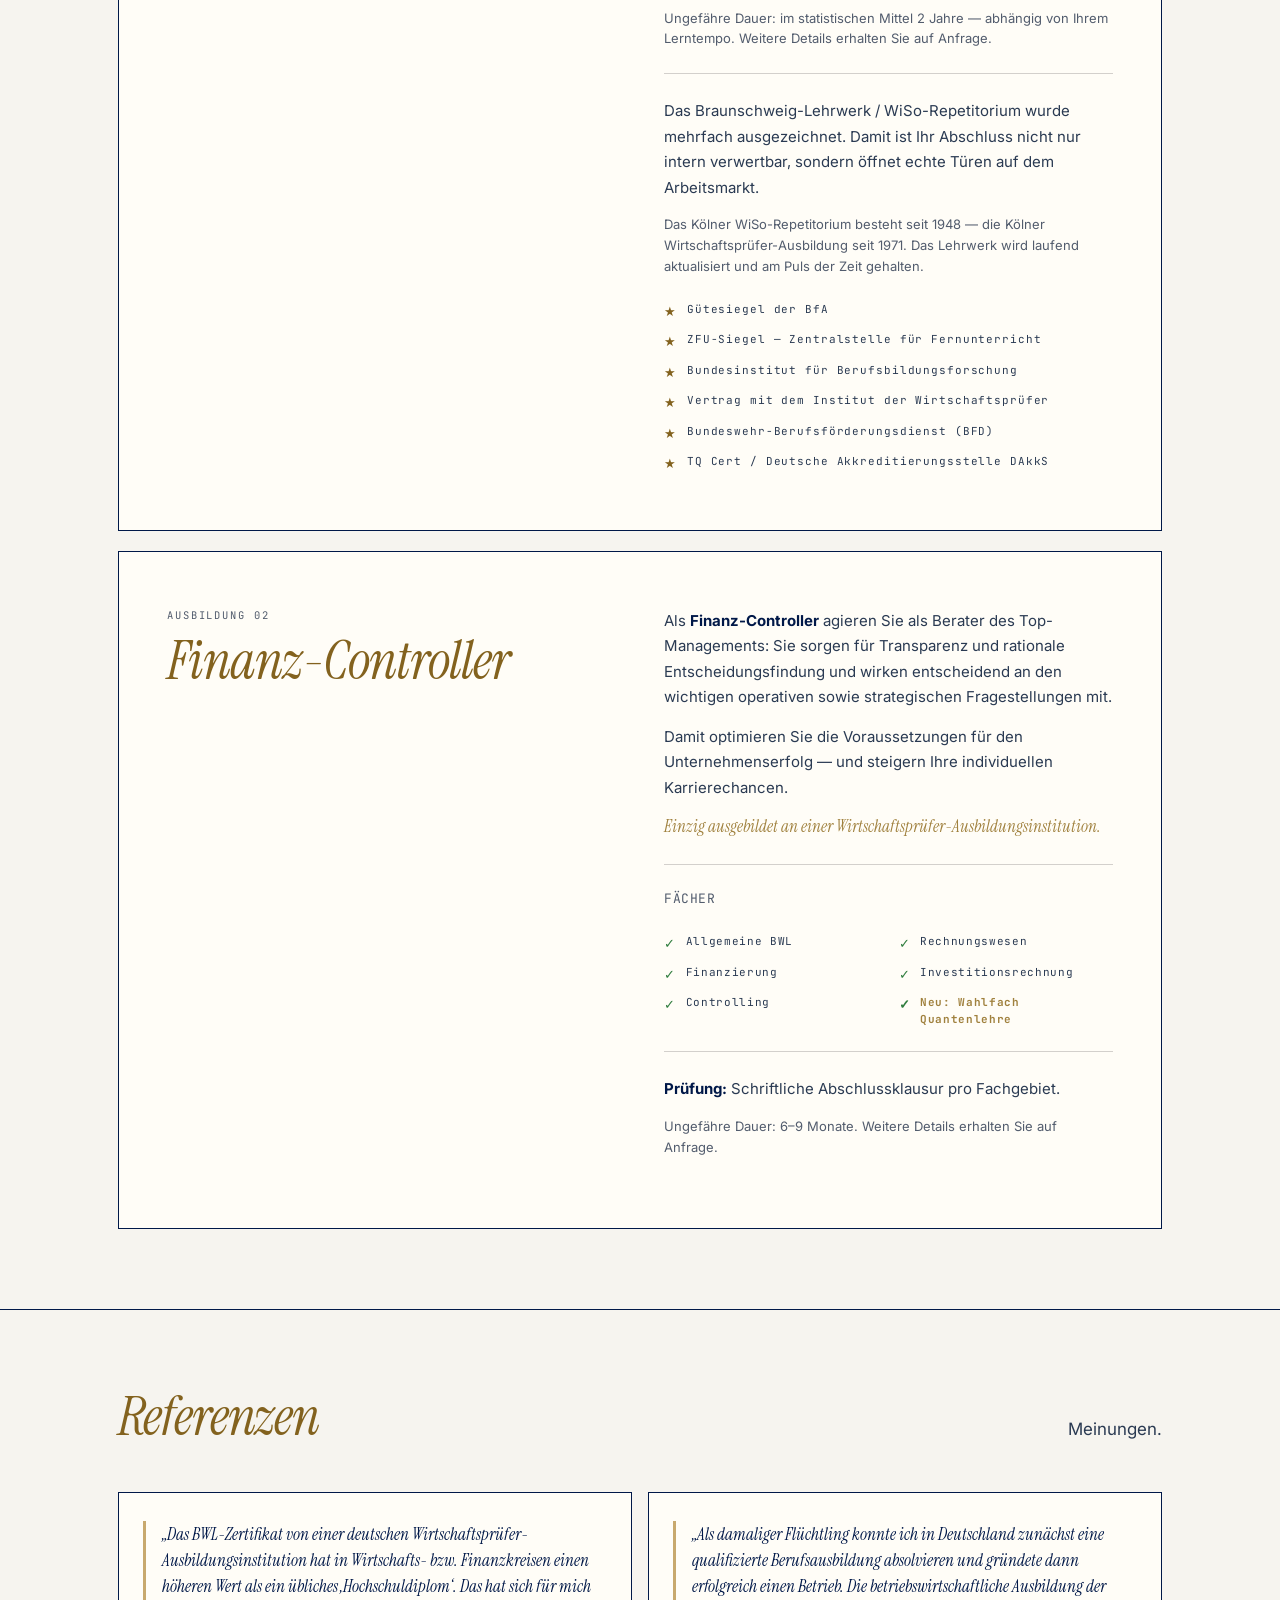
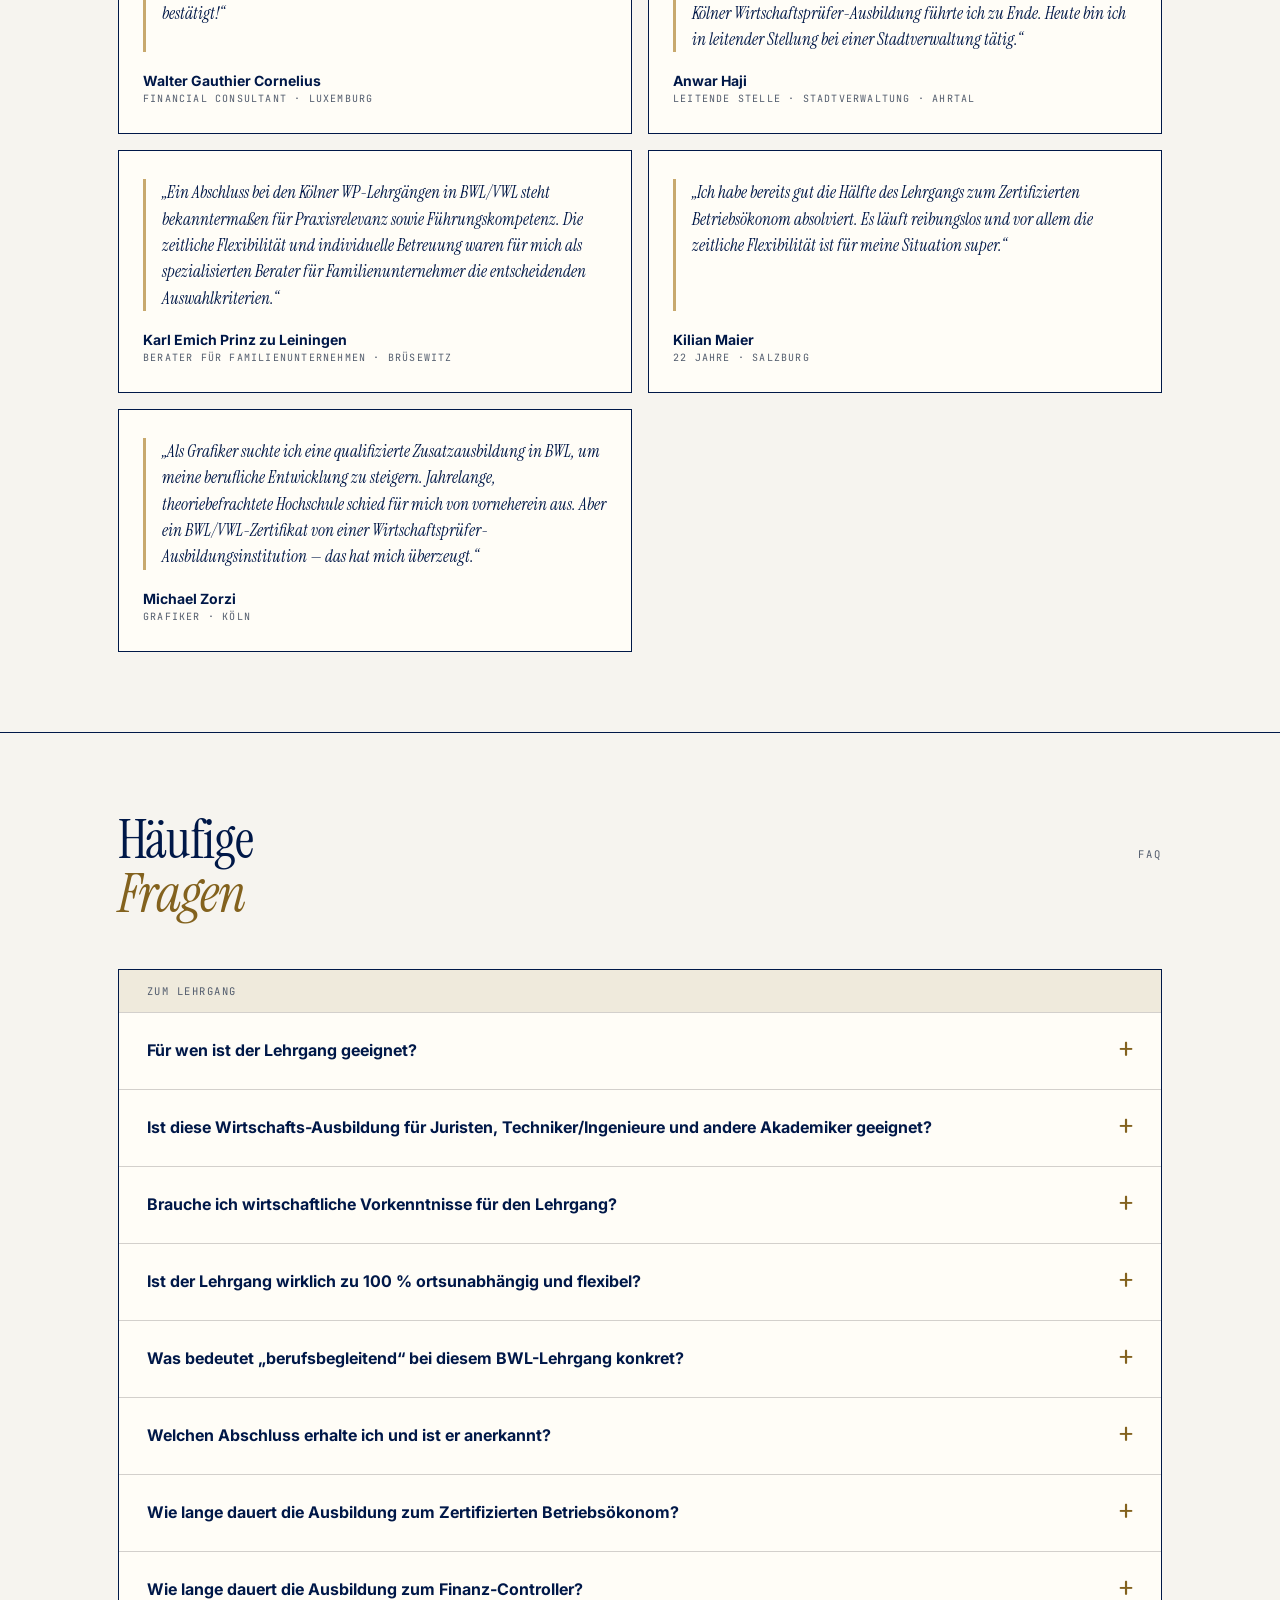
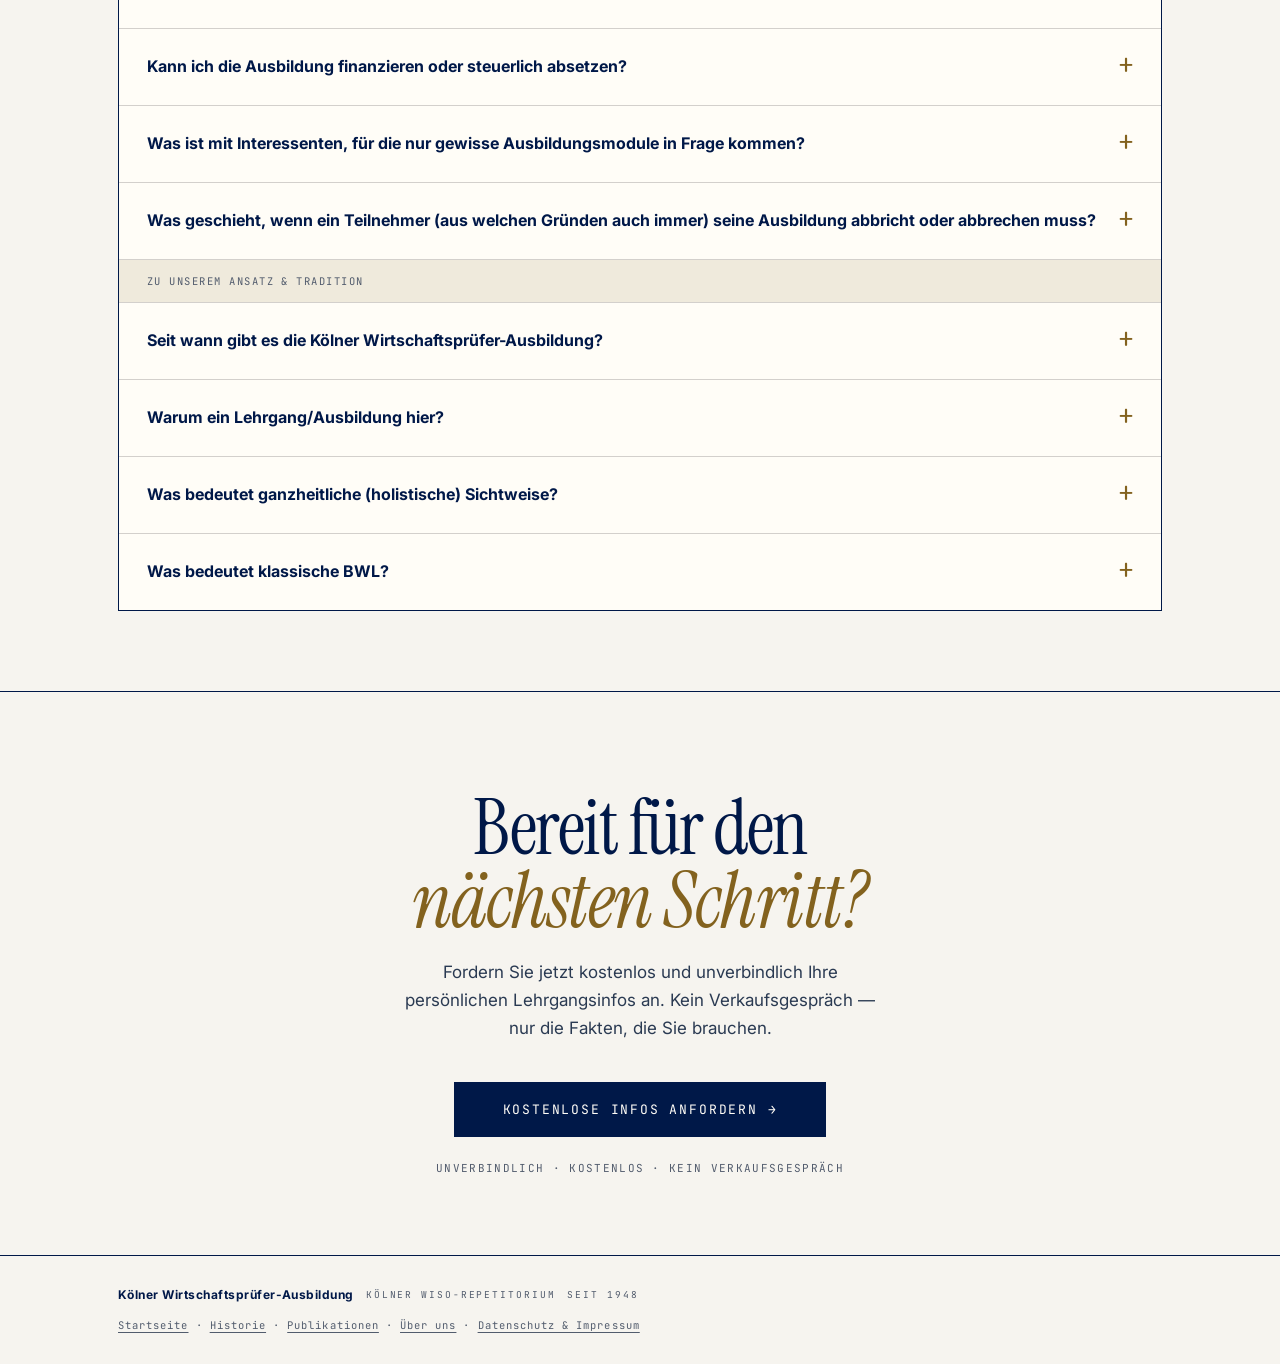
==== commit d85ae646: "Add files via upload" ====
--- a/index.html
+++ b/index.html
@@ -601,11 +601,11 @@
           },
           "address": {
             "@type": "PostalAddress",
-            "streetAddress": "Breinberg West 24/1",
-            "addressLocality": "Neumarkt am Wallersee",
-            "postalCode": "5202",
-            "addressRegion": "Salzburg",
-            "addressCountry": "AT"
+            "streetAddress": "7460 Shiloh Rd.",
+            "addressLocality": "Midlothian",
+            "postalCode": "76065",
+            "addressRegion": "TX",
+            "addressCountry": "US"
           }
         },
         {
@@ -879,7 +879,8 @@
         </div>
         <h1><span style="font-size:1.15em;">BWL kompakt,</span><br />schnell &amp; fundiert<br /><em style="display:block;margin-left:0.5em;font-size:0.55em;margin-top:14px;">– statt eines langen,<br />theorielastigen&nbsp;Studiums!</em></h1>
         <p class="hero-sub">
-          Eine renommierte Institution mit einzigartigem Kreis von Alumnis bietet ihr BWL-Knowhow jedem Interessierten an!
+          Eine renommierte Institution mit einzigartigem Kreis von Alumnis bietet ihr BWL-Knowhow jedem Interessierten an!<br />
+          <strong style="display:inline-block;margin-top:10px;color:var(--accent-dark);font-weight:700;">Neu: Wahlfach Quantenlehre</strong>
         </p>
         <div class="cta-group">
           <a href="#" class="btn-primary" onclick="openModal();return false;">Kostenlose Infos anfordern →</a>
@@ -1248,6 +1249,7 @@
               <div class="modul-item">Finanzierung</div>
               <div class="modul-item">Controlling</div>
               <div class="modul-item" style="grid-column:1 / -1;">VWL / Österreichische Schule / Wirtschaftspolitik</div>
+              <div class="modul-item" style="grid-column:1 / -1;color:var(--accent-dark);font-weight:700;">Neu: Wahlfach Quantenlehre</div>
             </div>
             <hr style="border:none;border-top:1px solid var(--border);margin:24px 0;" />
             <p><strong>Prüfung:</strong> Schriftliche Abschlussklausur pro Modul.</p>
@@ -1284,6 +1286,7 @@
               <div class="modul-item">Finanzierung</div>
               <div class="modul-item">Investitionsrechnung</div>
               <div class="modul-item">Controlling</div>
+              <div class="modul-item" style="color:var(--accent-dark);font-weight:700;">Neu: Wahlfach Quantenlehre</div>
             </div>
             <hr style="border:none;border-top:1px solid var(--border);margin:24px 0;" />
             <p><strong>Prüfung:</strong> Schriftliche Abschlussklausur pro Fachgebiet.</p>
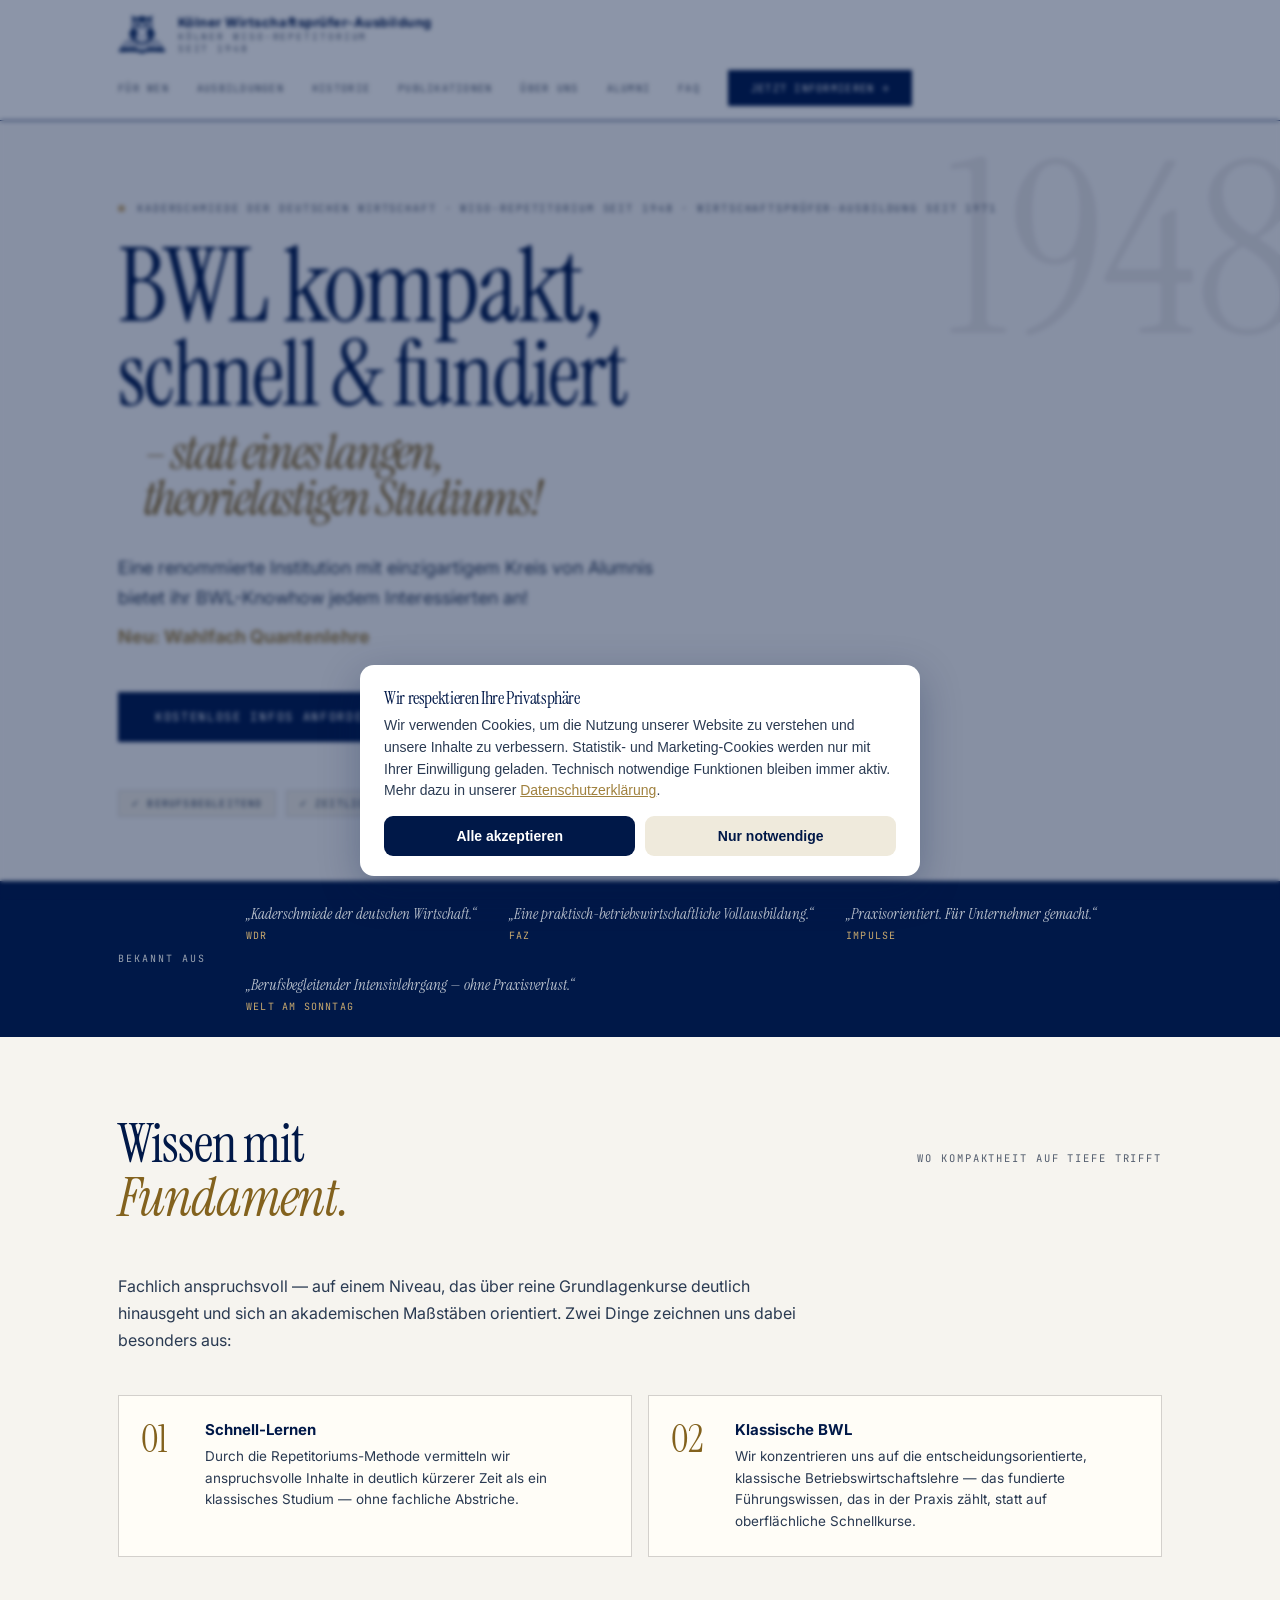
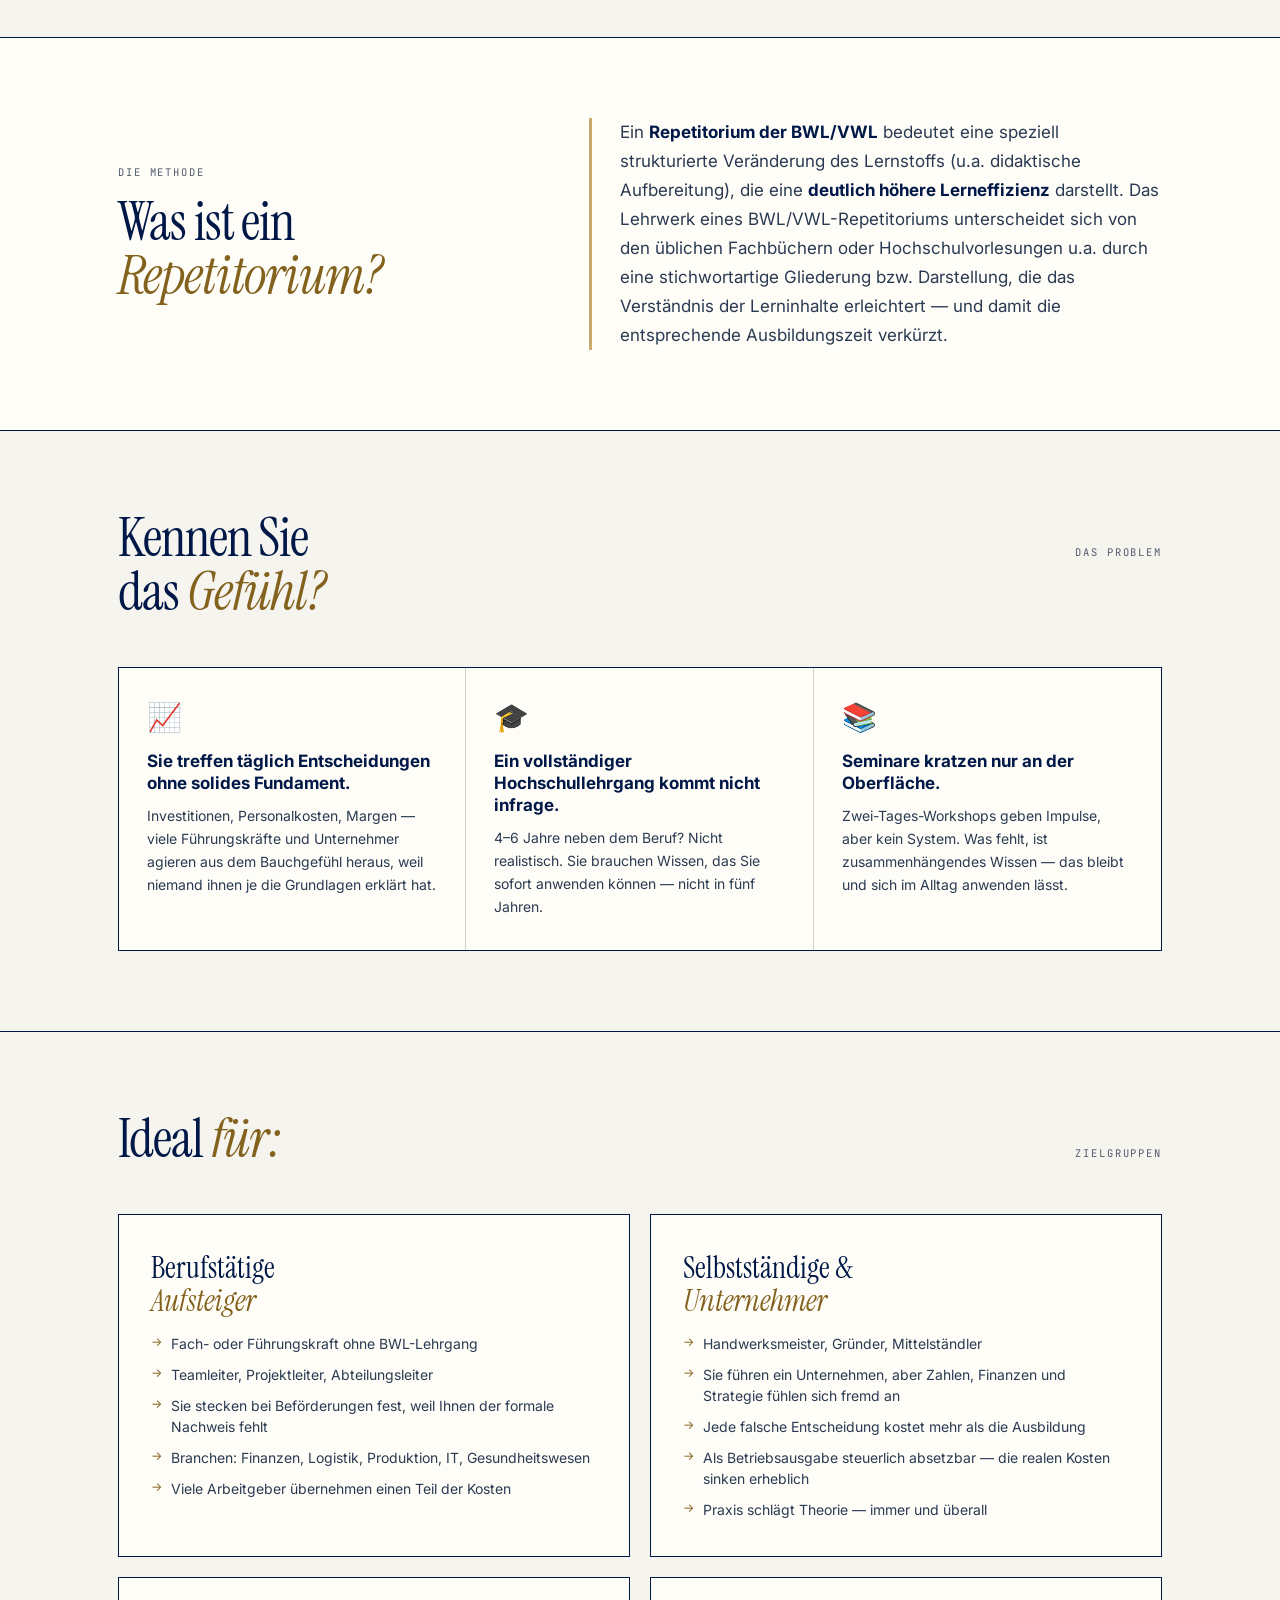
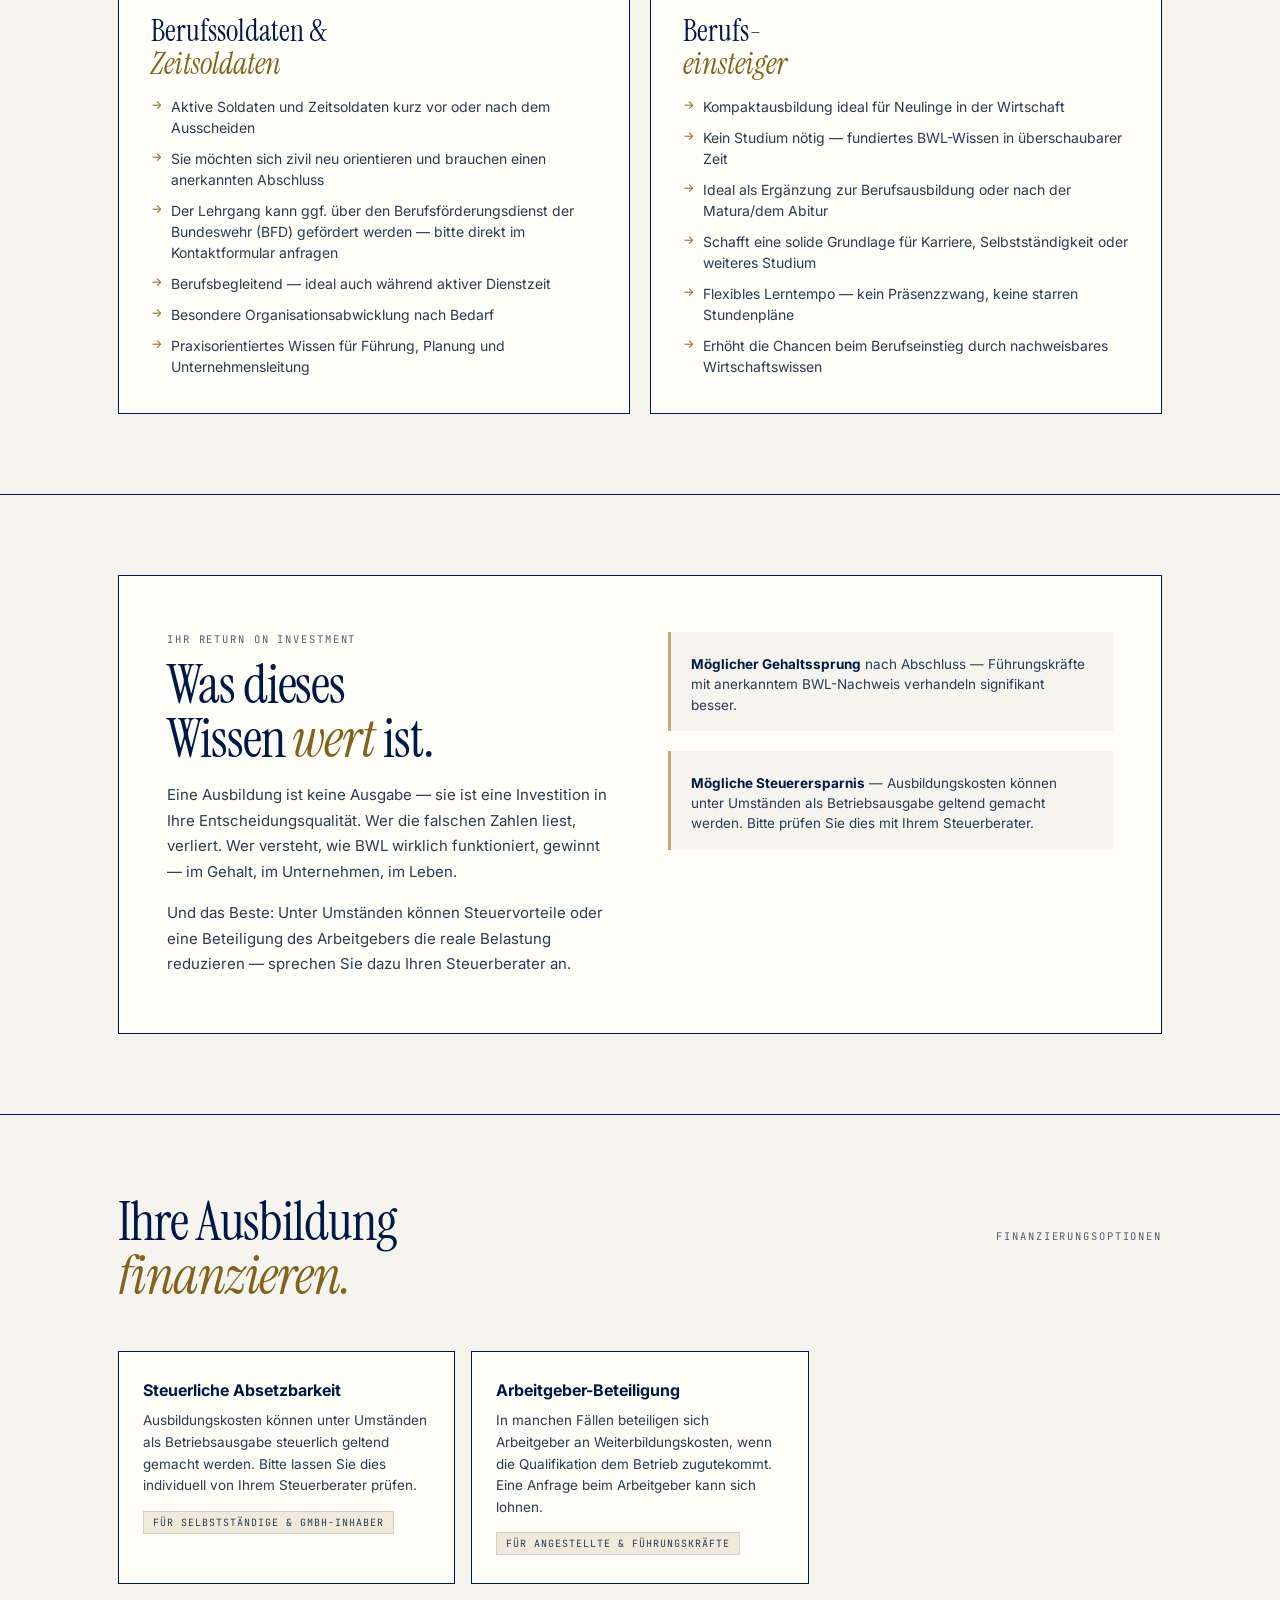
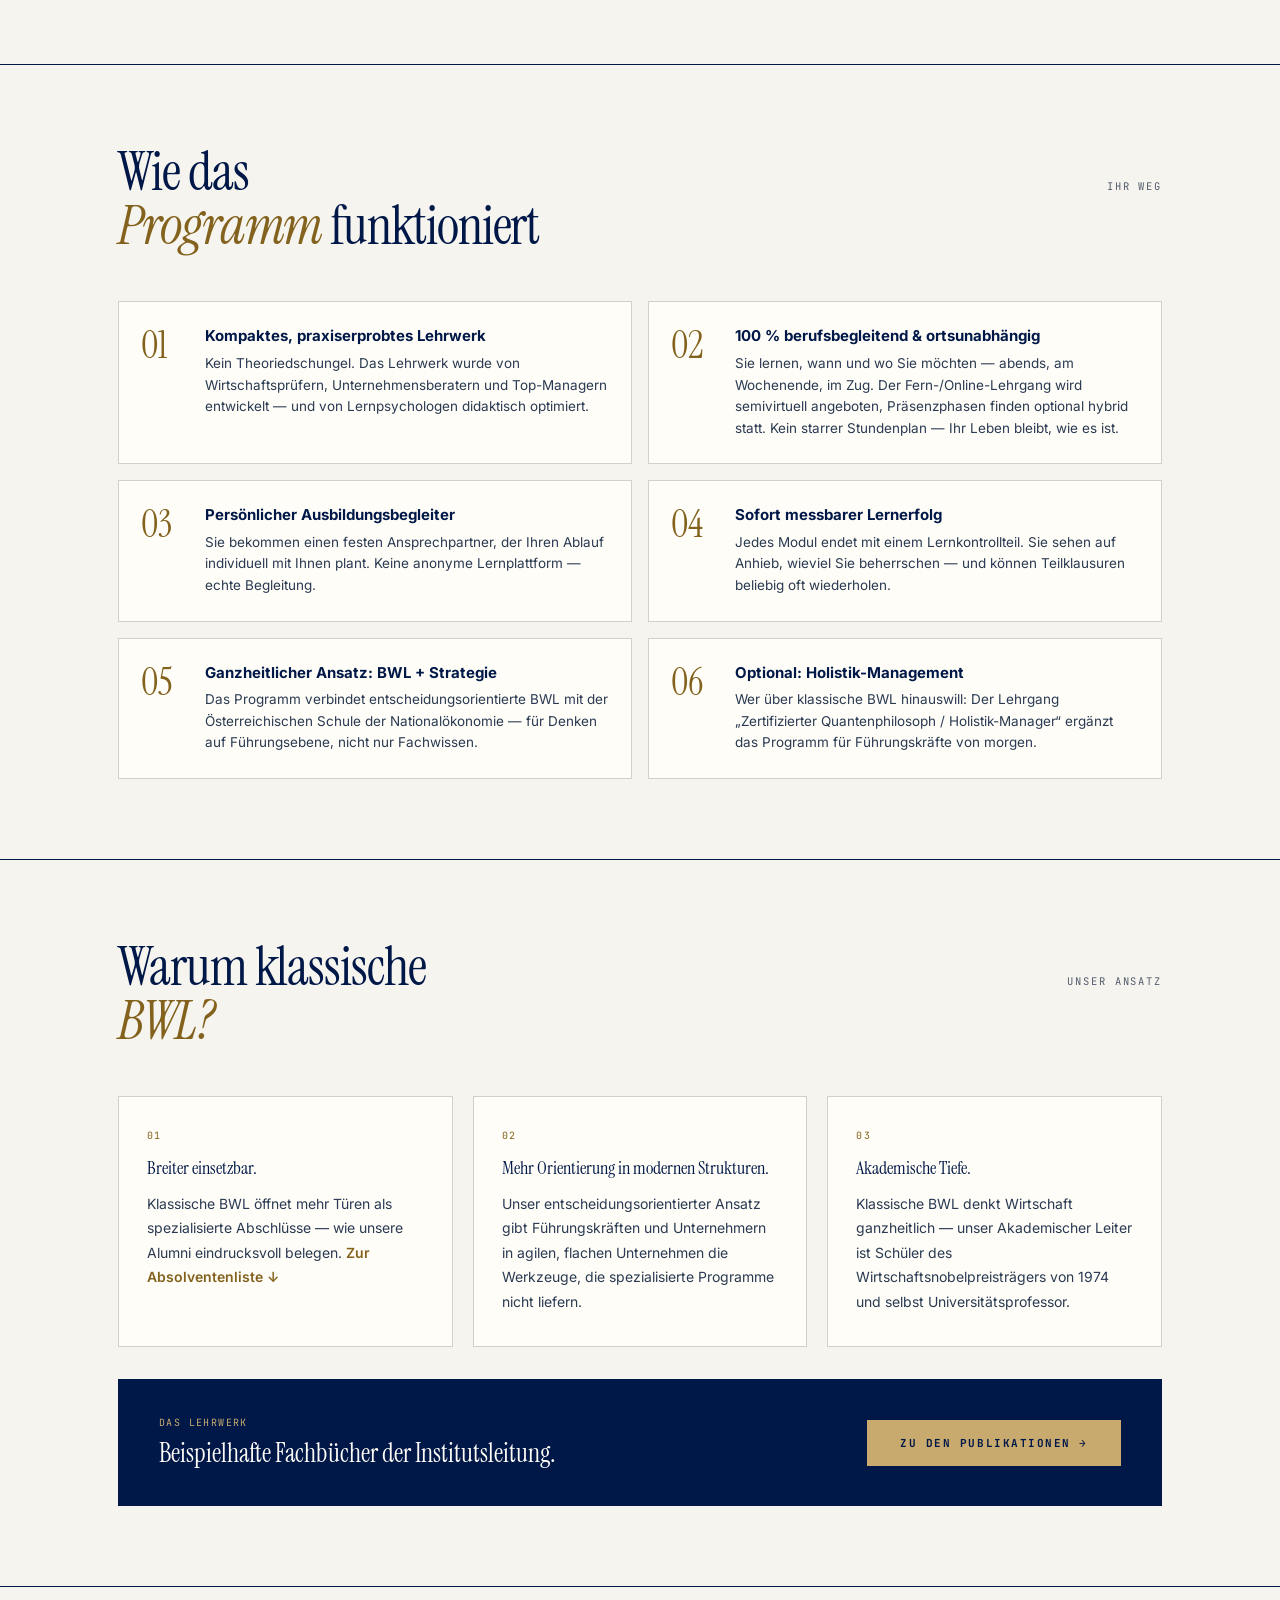
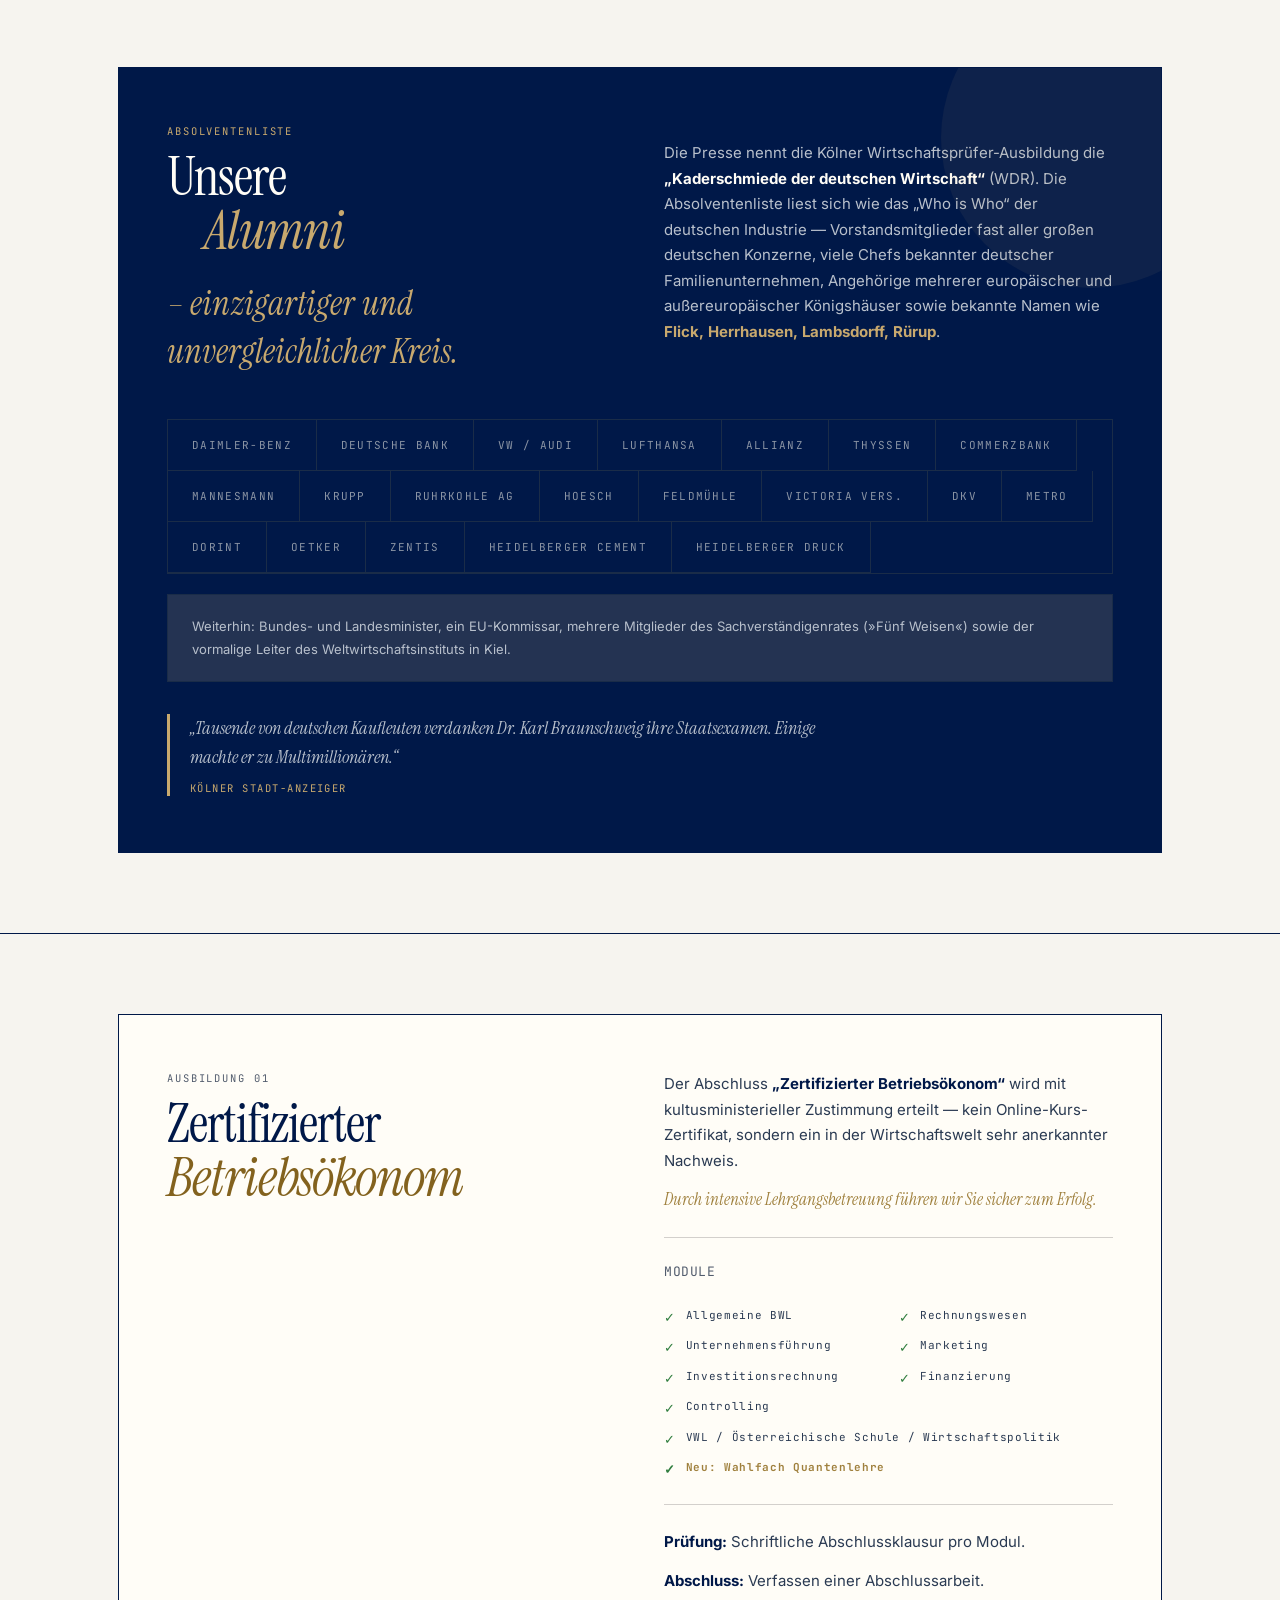
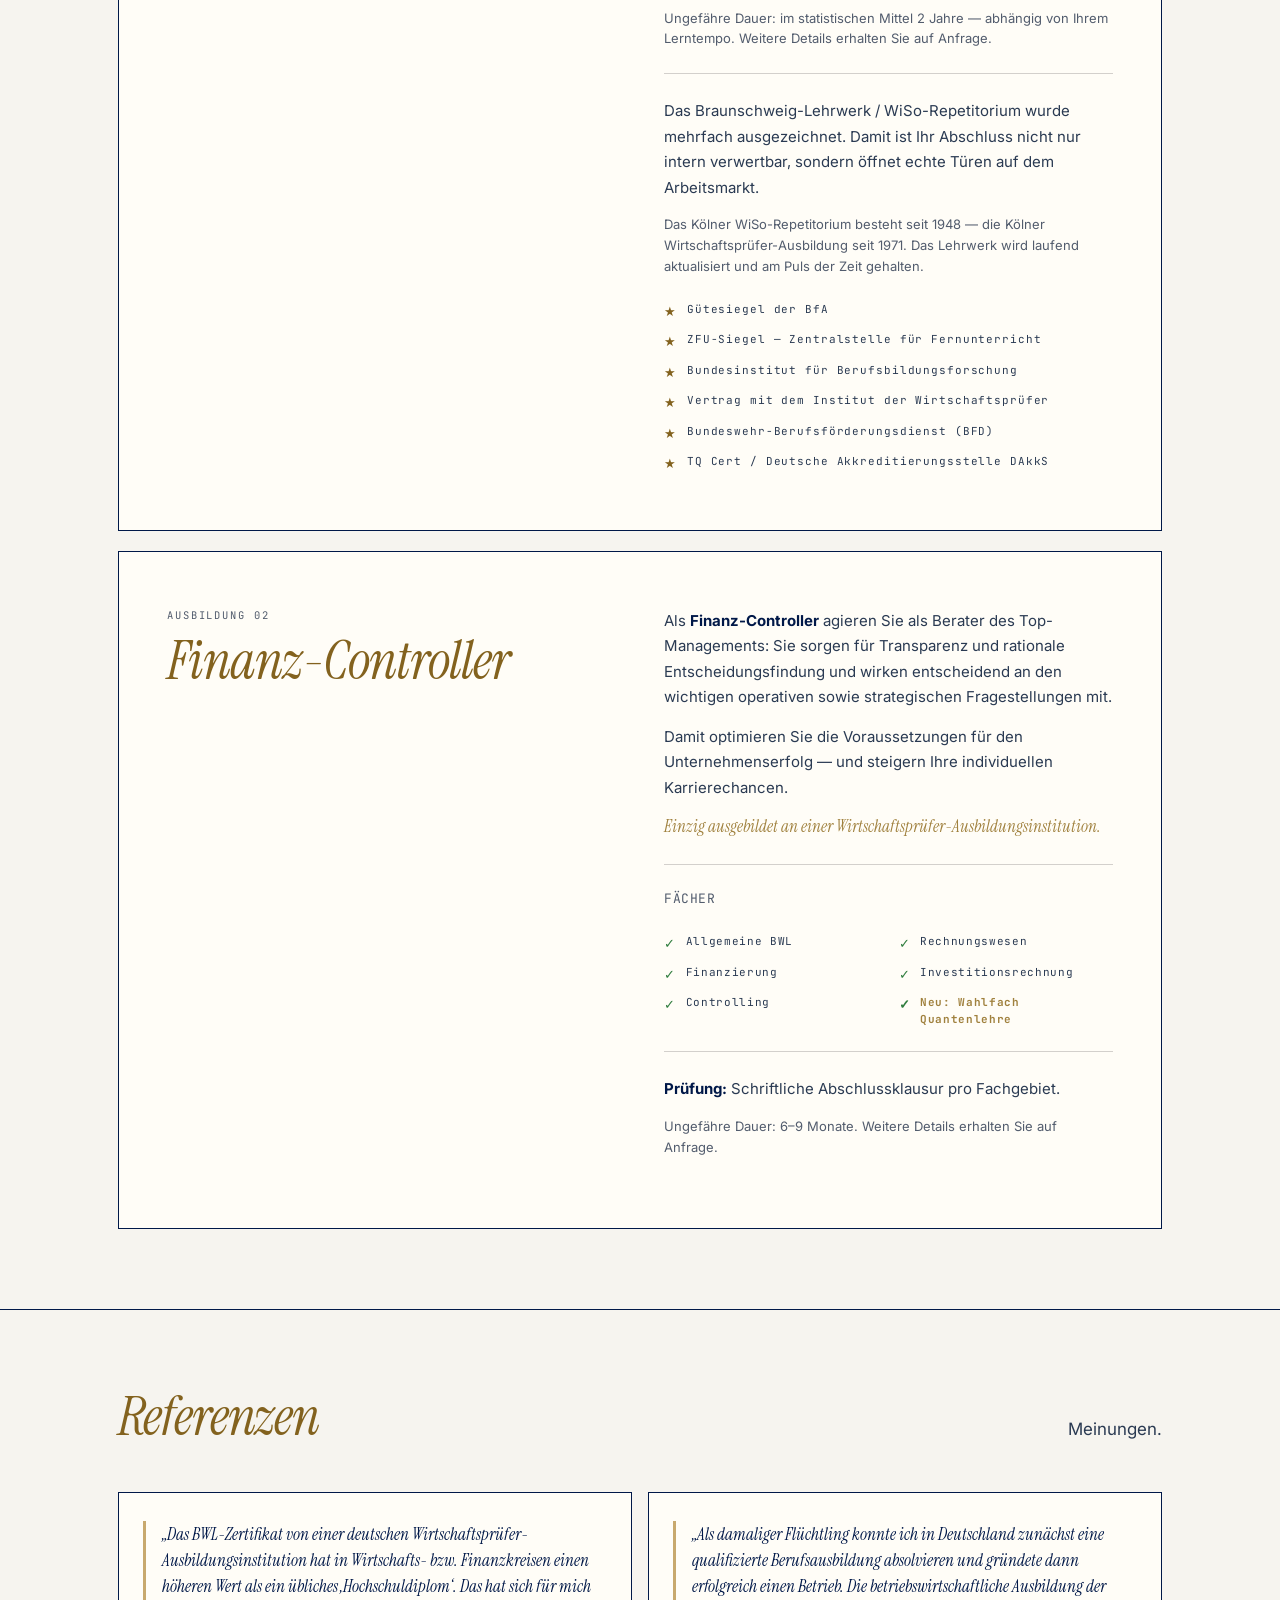
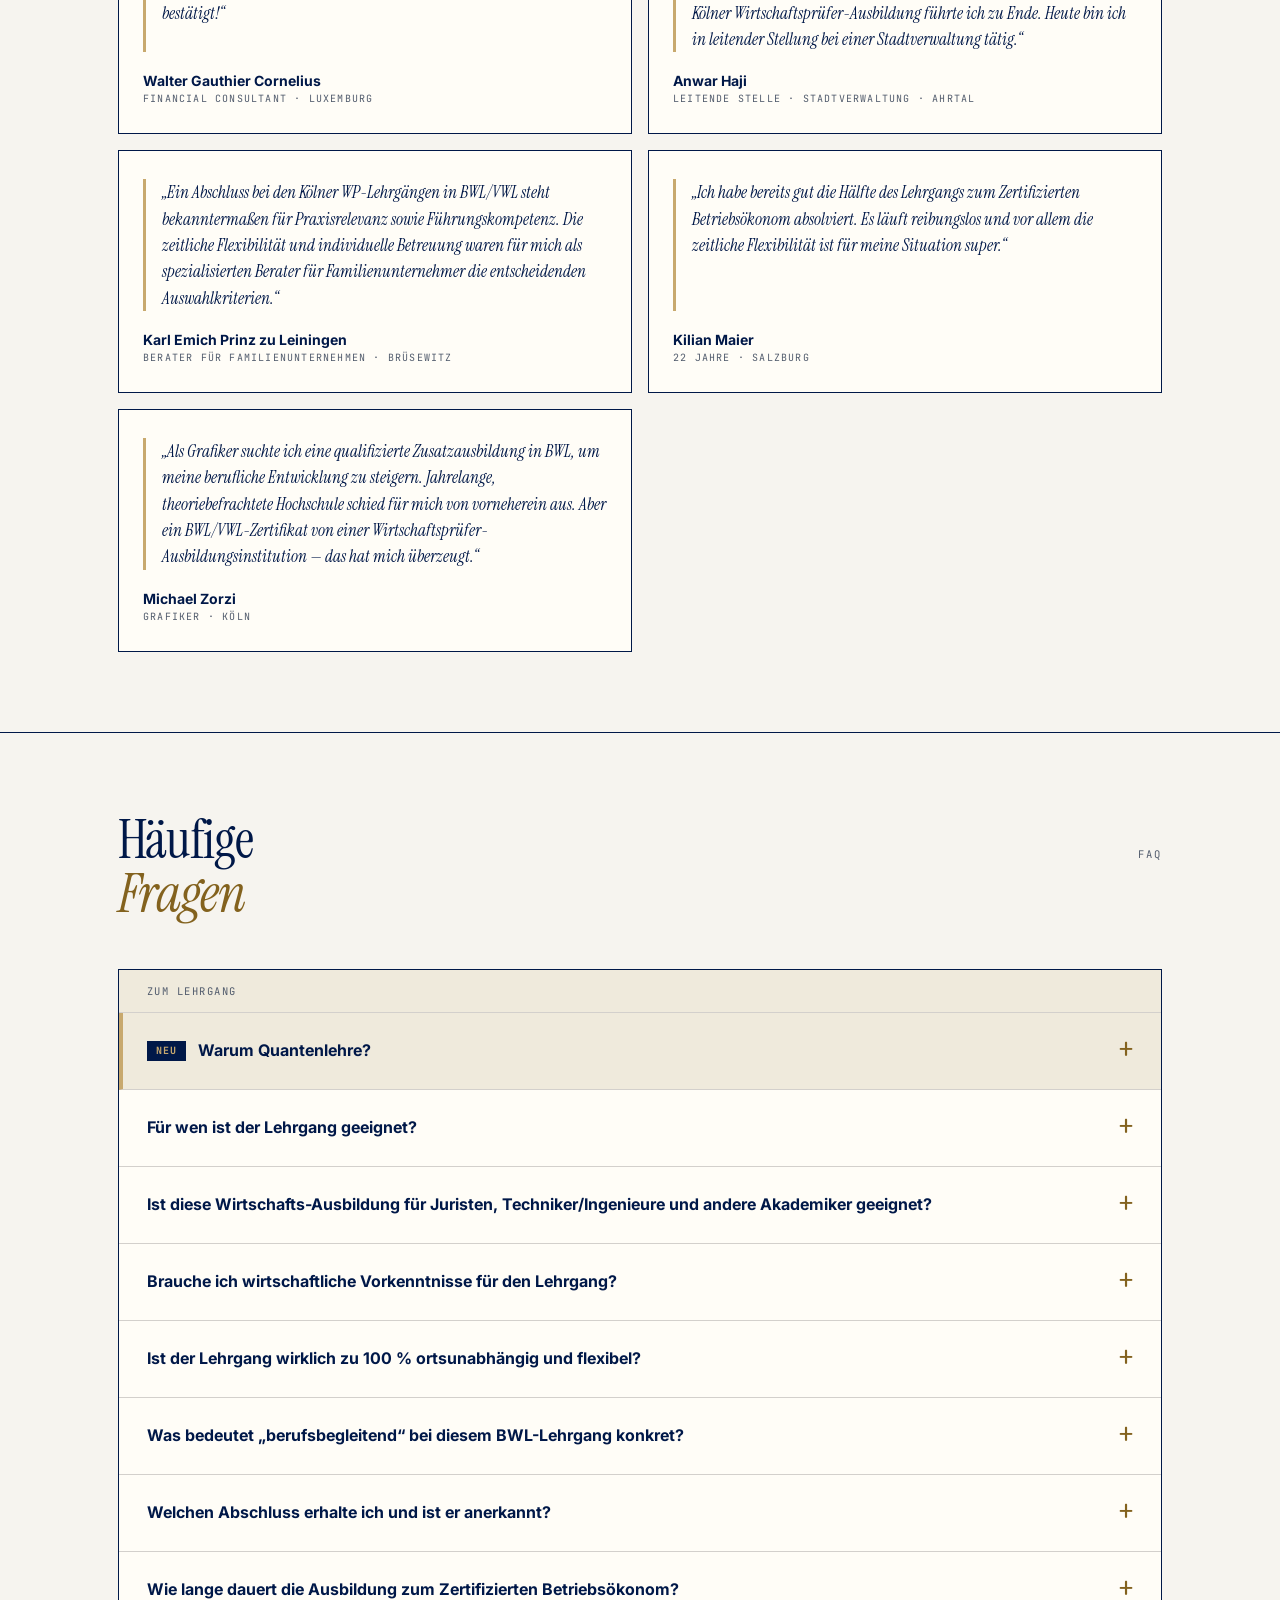
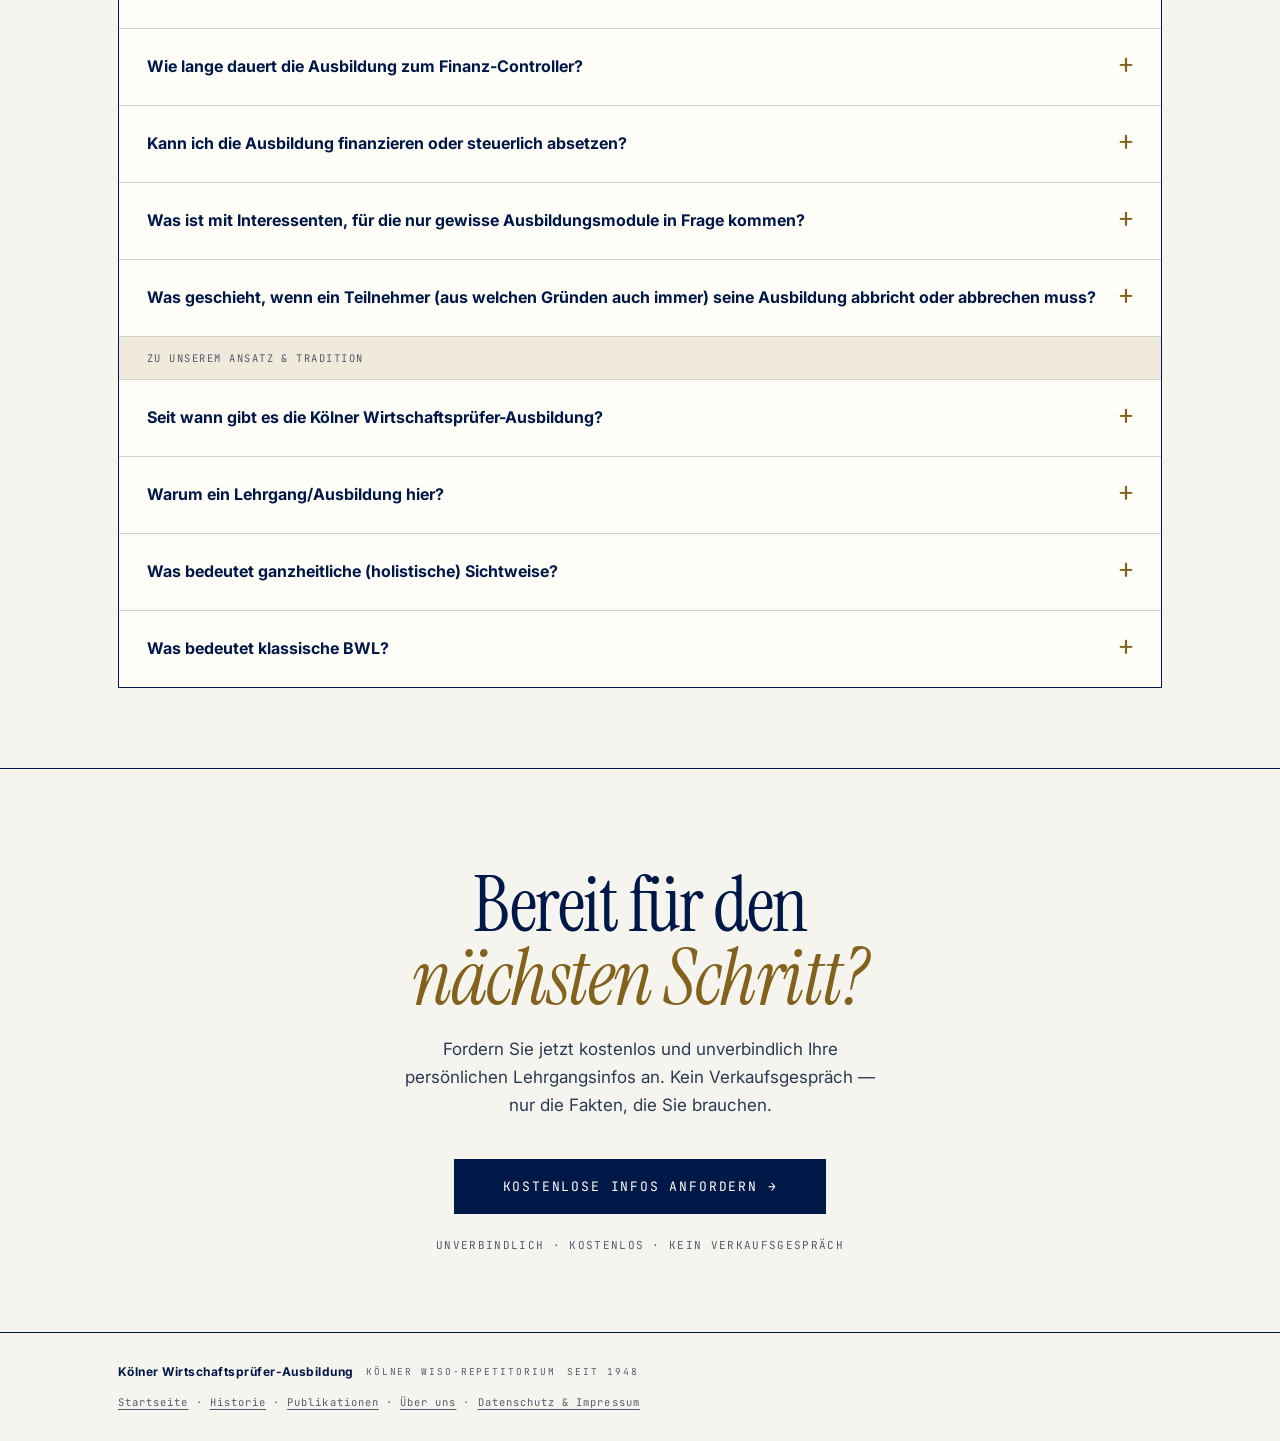
==== commit 71947de1: "Add files via upload" ====
--- a/index.html
+++ b/index.html
@@ -564,6 +564,22 @@
         background: var(--chip);
         padding: 14px 28px;
         border-bottom: 1px solid var(--border);
+      }
+      .faq-item.faq-new { background: var(--chip); border-left: 4px solid var(--accent); }
+      .faq-item.faq-new .faq-q { padding-left: 24px; }
+      .faq-item.faq-new .faq-a-inner { padding-left: 24px; }
+      .faq-badge-new {
+        display: inline-block;
+        font-family: "JetBrains Mono", monospace;
+        font-size: 10px;
+        font-weight: 700;
+        letter-spacing: 0.1em;
+        text-transform: uppercase;
+        color: var(--accent);
+        background: var(--ink);
+        padding: 3px 9px;
+        margin-right: 12px;
+        vertical-align: 2px;
       }
     </style>
 
@@ -704,6 +720,14 @@
           "mainEntity": [
             {
               "@type": "Question",
+              "name": "Warum Quantenlehre?",
+              "acceptedAnswer": {
+                "@type": "Answer",
+                "text": "Die Quantenlehre (Quantentheorie/Quantenphysik/Quantenphilosophie) beschreibt die Zukunft als solche, nicht nur aus technologischer Sicht, sondern das gesamte Geschehen in Wirtschaft und Gesellschaft – was sich z. B. im Rahmen des Quantencomputers andeutet. Es geht um den Zusammenschluss von Natur- und Geisteswissenschaften im Sinne holistischen Denkens und Handelns. Ohne Kenntnis der Quantenlehre lassen sich die zukünftigen Herausforderungen nicht lösen."
+              }
+            },
+            {
+              "@type": "Question",
               "name": "Für wen ist der Lehrgang geeignet?",
               "acceptedAnswer": {
                 "@type": "Answer",
@@ -1351,6 +1375,15 @@
         </div>
         <div class="faq-grid">
           <div class="faq-group-label">Zum Lehrgang</div>
+          <div class="faq-item faq-new">
+            <button class="faq-q" onclick="toggleFaq(this)" aria-expanded="false">
+              <span><span class="faq-badge-new">Neu</span>Warum Quantenlehre?</span>
+              <span class="faq-icon">+</span>
+            </button>
+            <div class="faq-a"><div class="faq-a-inner">
+              Die Quantenlehre (Quantentheorie/Quantenphysik/Quantenphilosophie) beschreibt die Zukunft als solche, nicht nur aus technologischer Sicht, sondern das gesamte Geschehen in Wirtschaft und Gesellschaft – was sich z.&nbsp;B. im Rahmen des Quantencomputers andeutet. Es geht um den Zusammenschluss von Natur- und Geisteswissenschaften im Sinne holistischen Denkens und Handelns. Ohne Kenntnis der Quantenlehre lassen sich die zukünftigen Herausforderungen nicht lösen.
+            </div></div>
+          </div>
           <div class="faq-item">
             <button class="faq-q" onclick="toggleFaq(this)" aria-expanded="false">
               Für wen ist der Lehrgang geeignet?
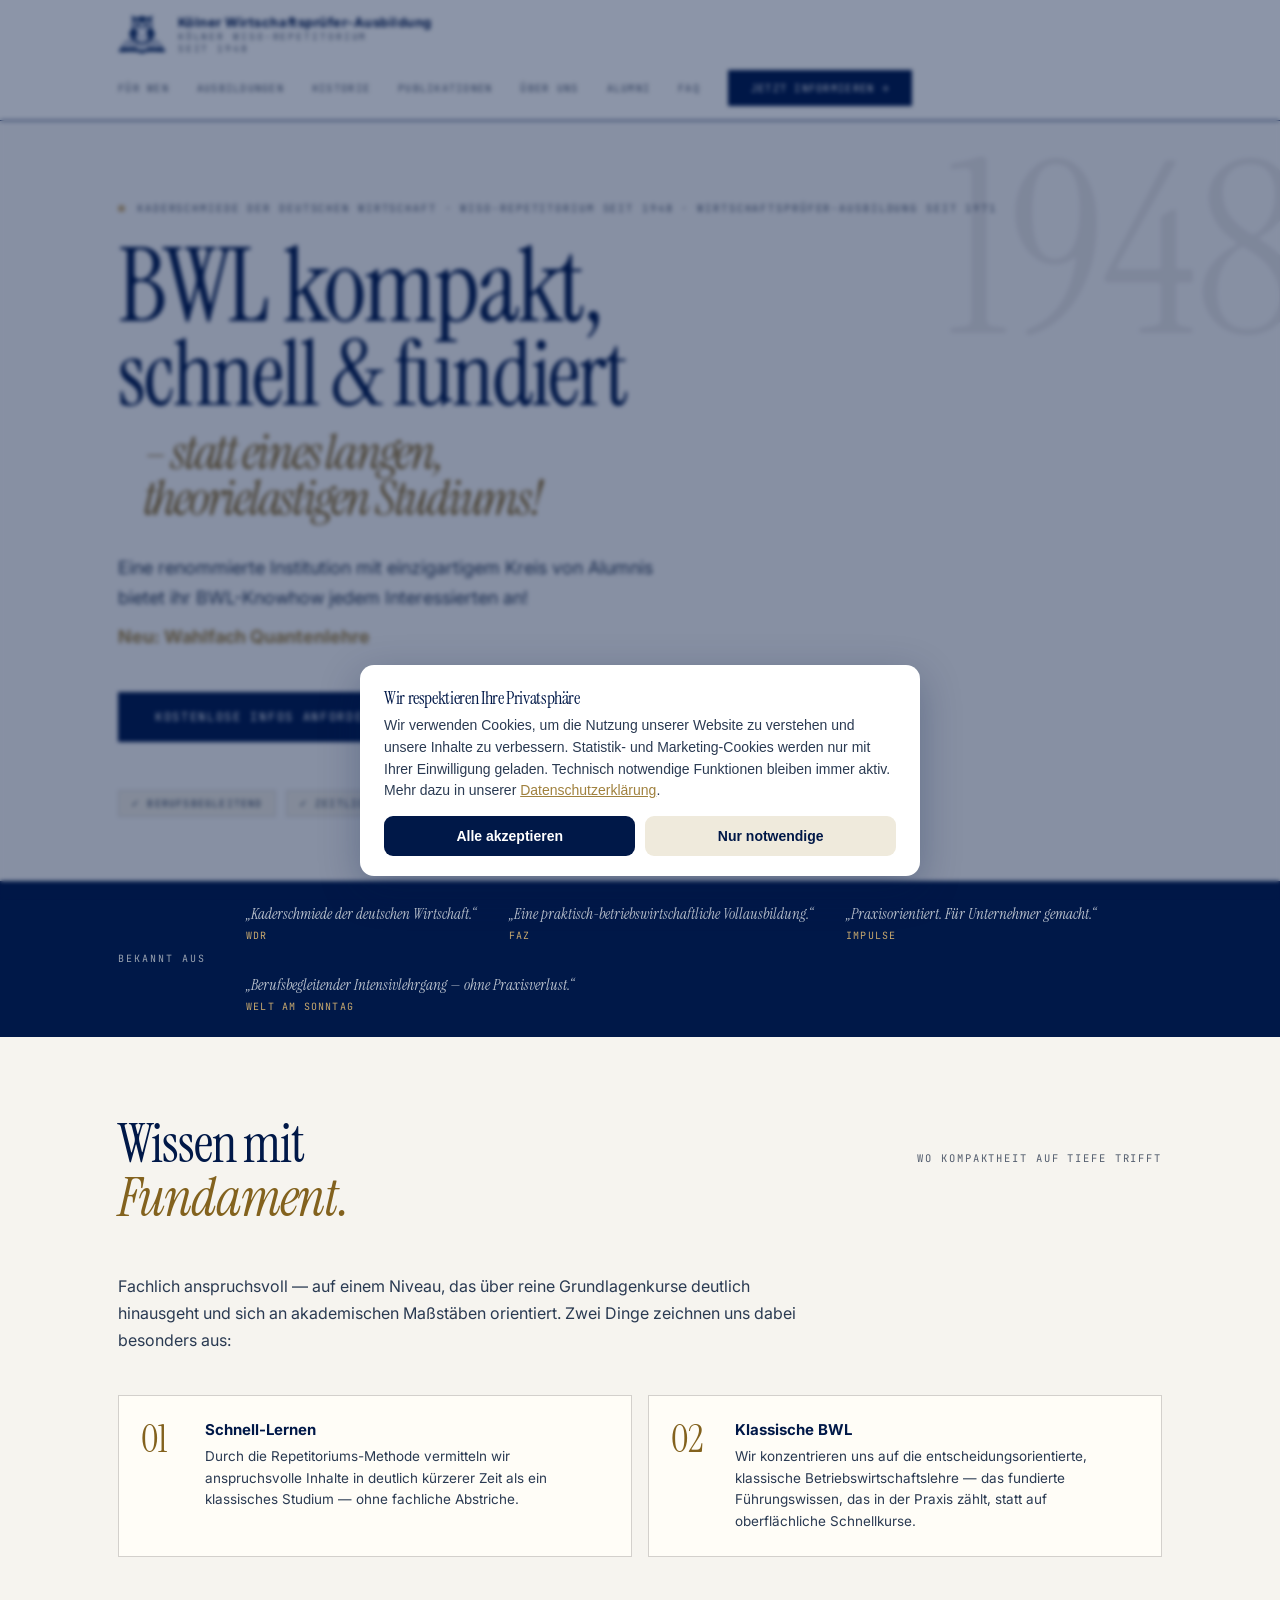
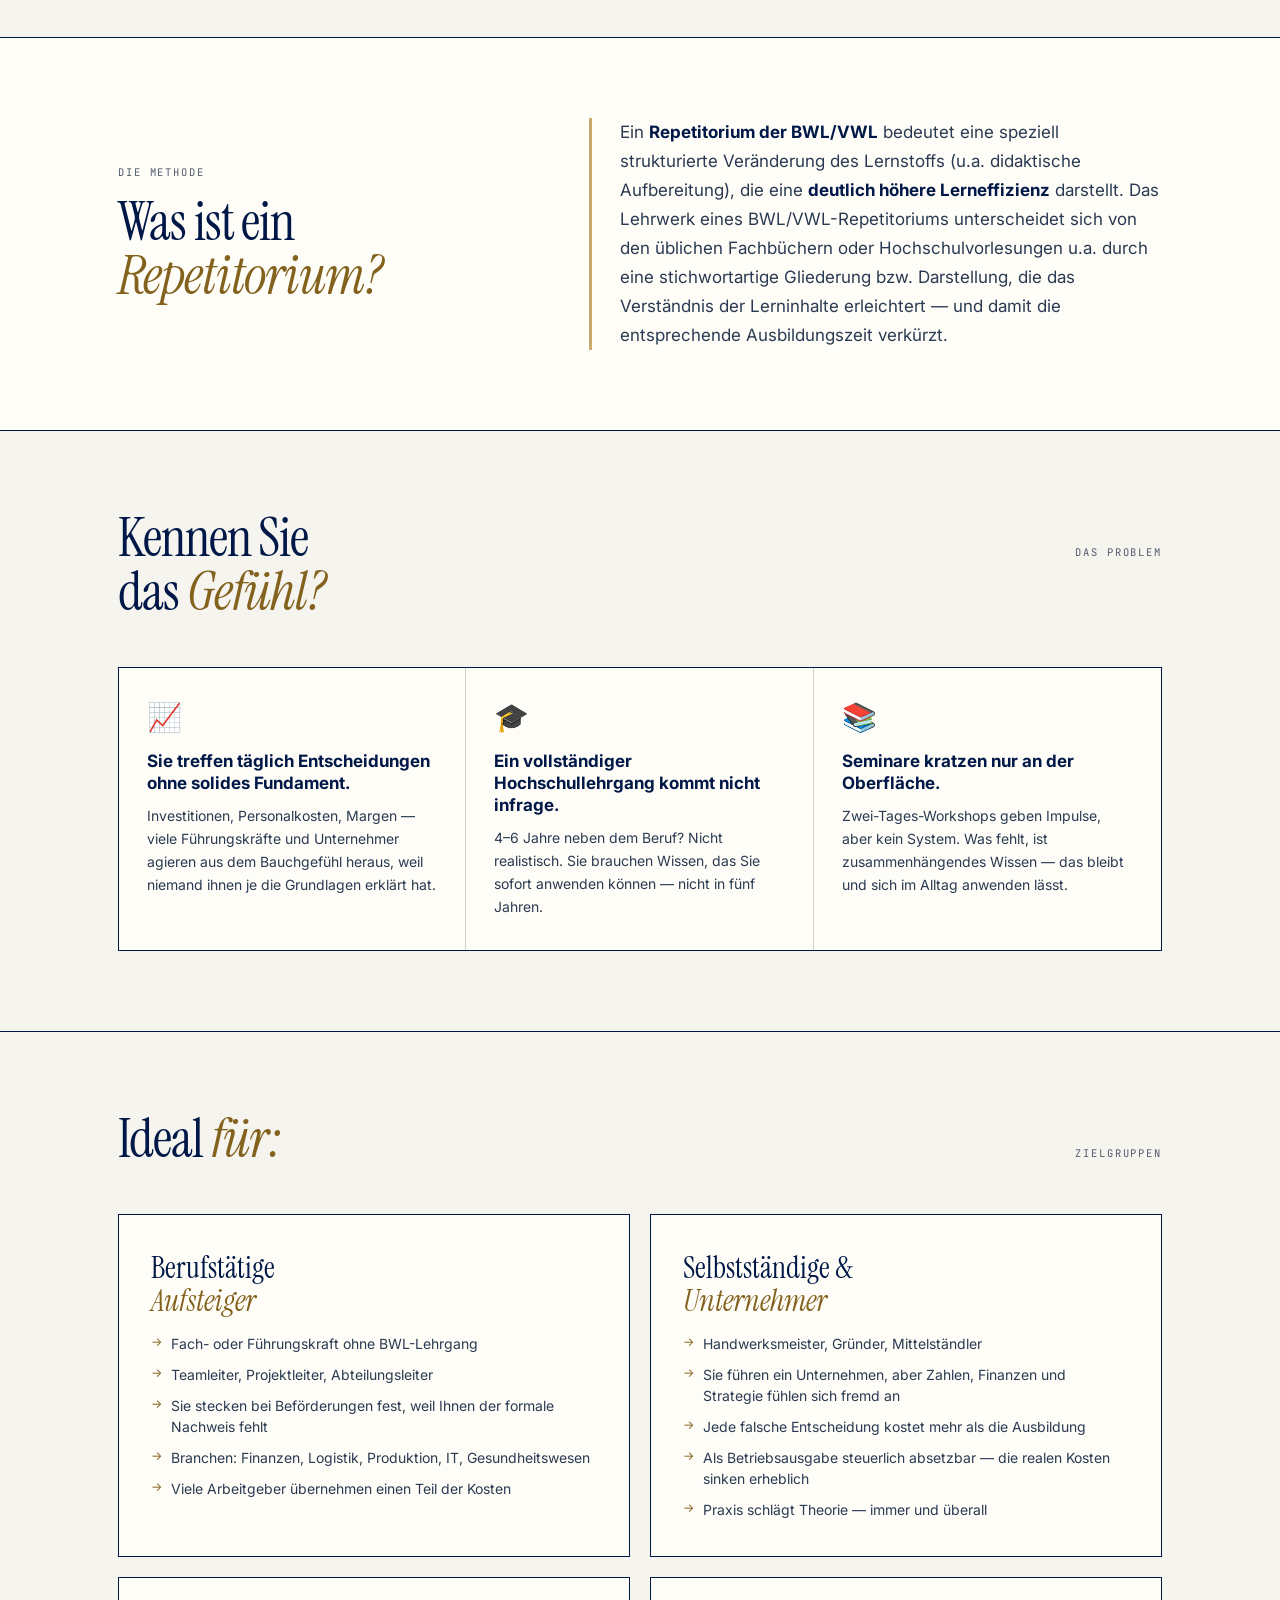
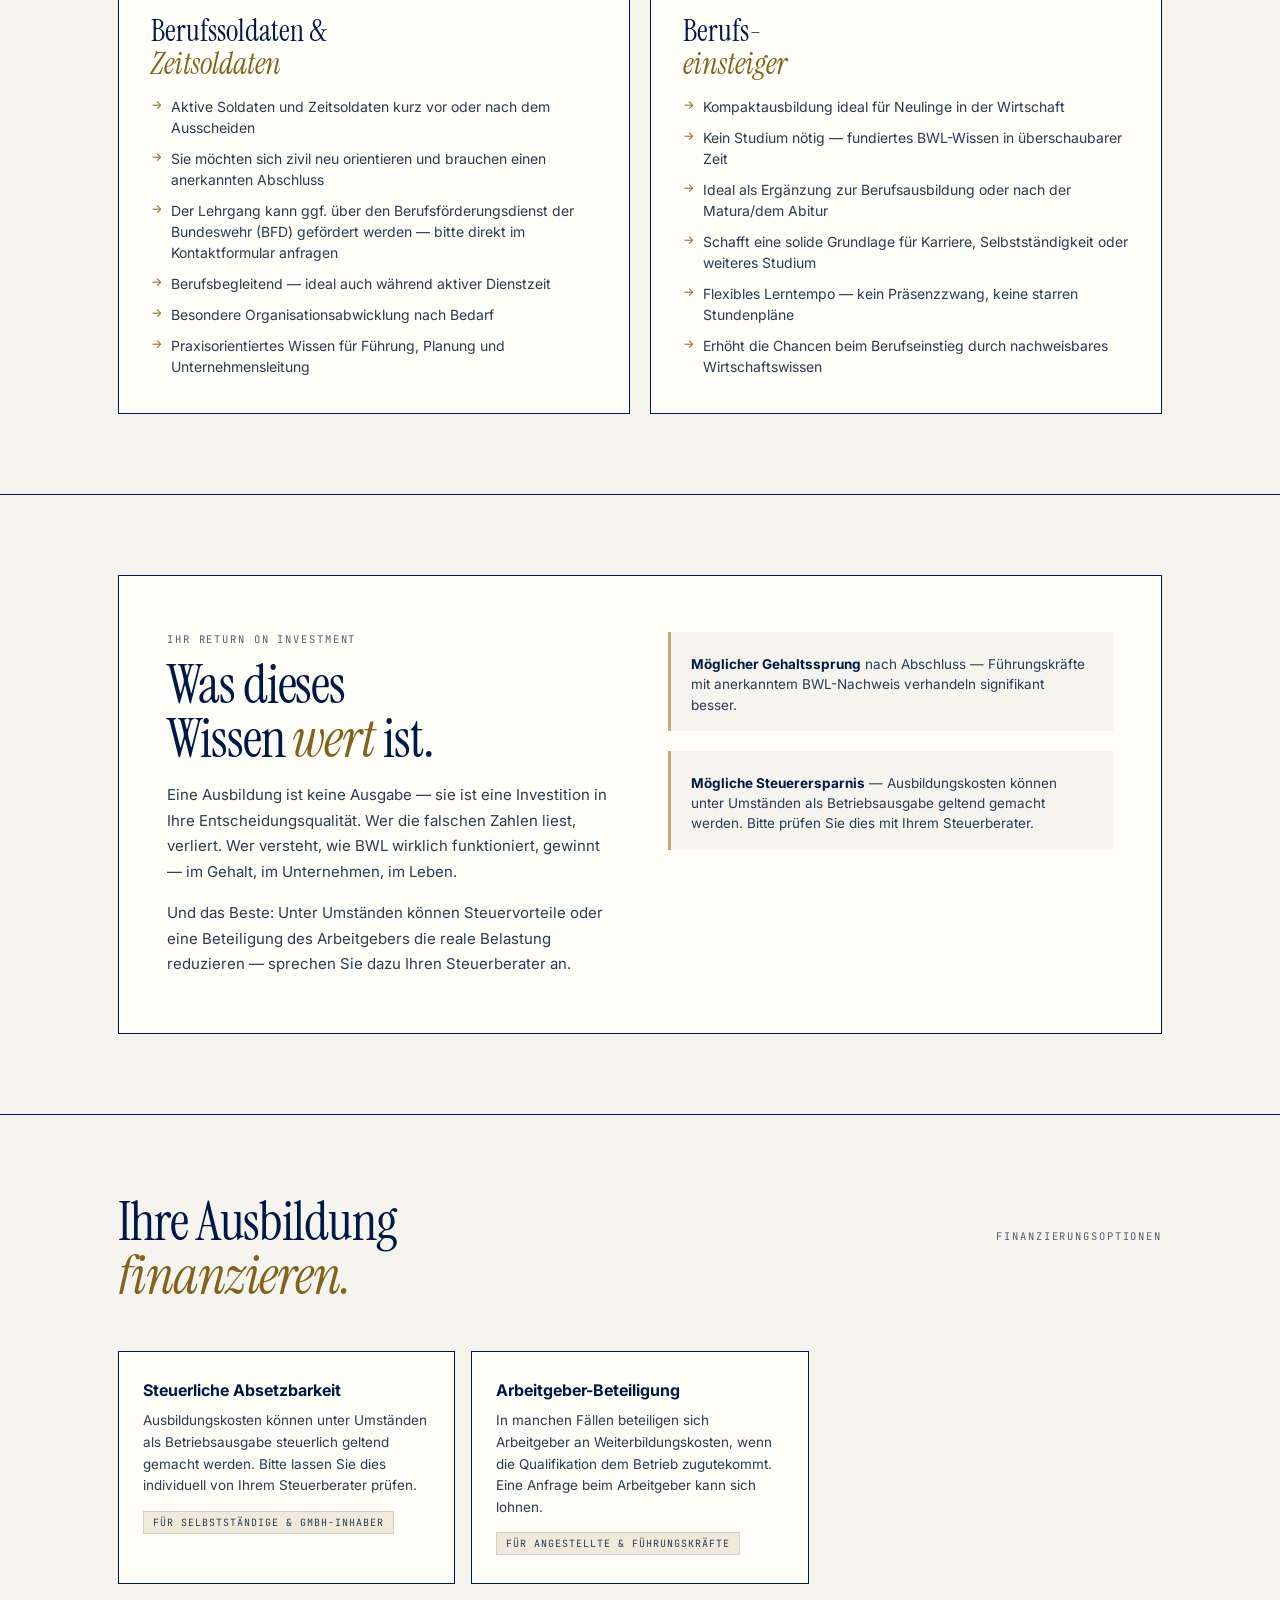
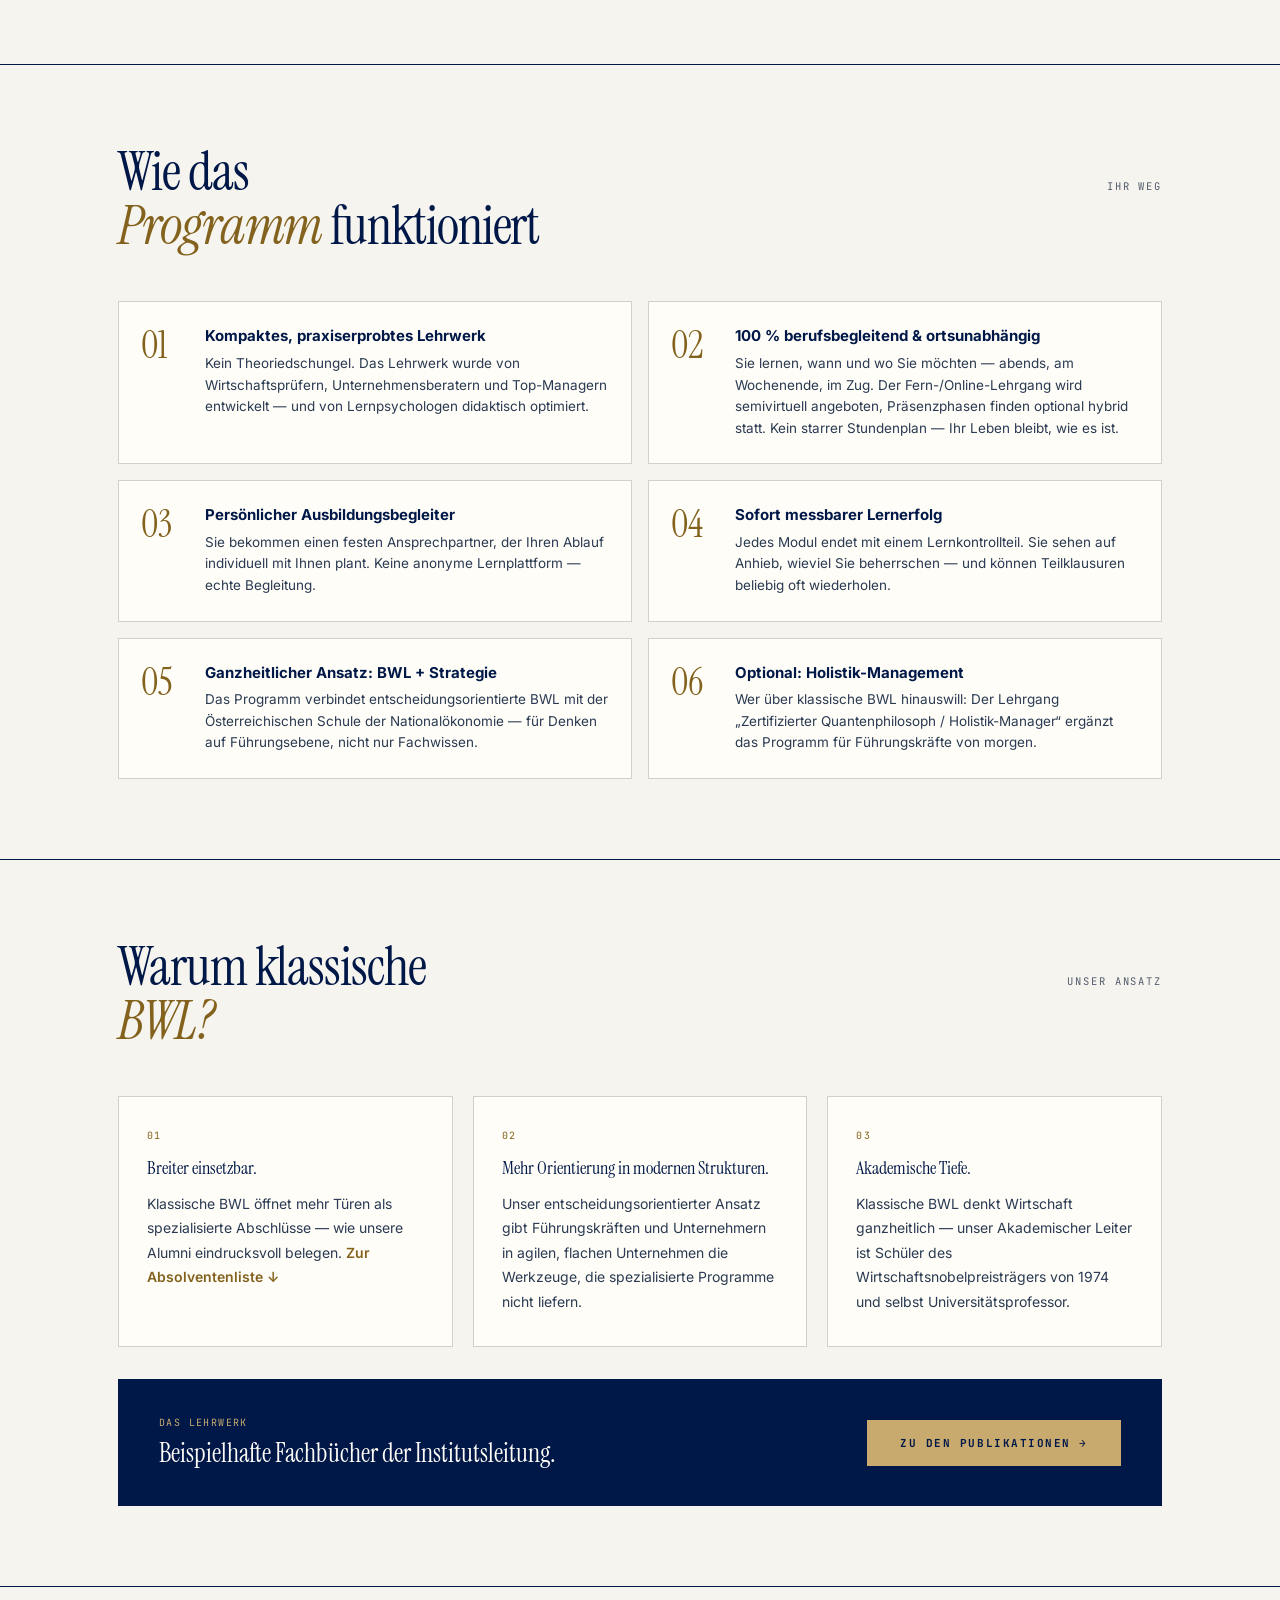
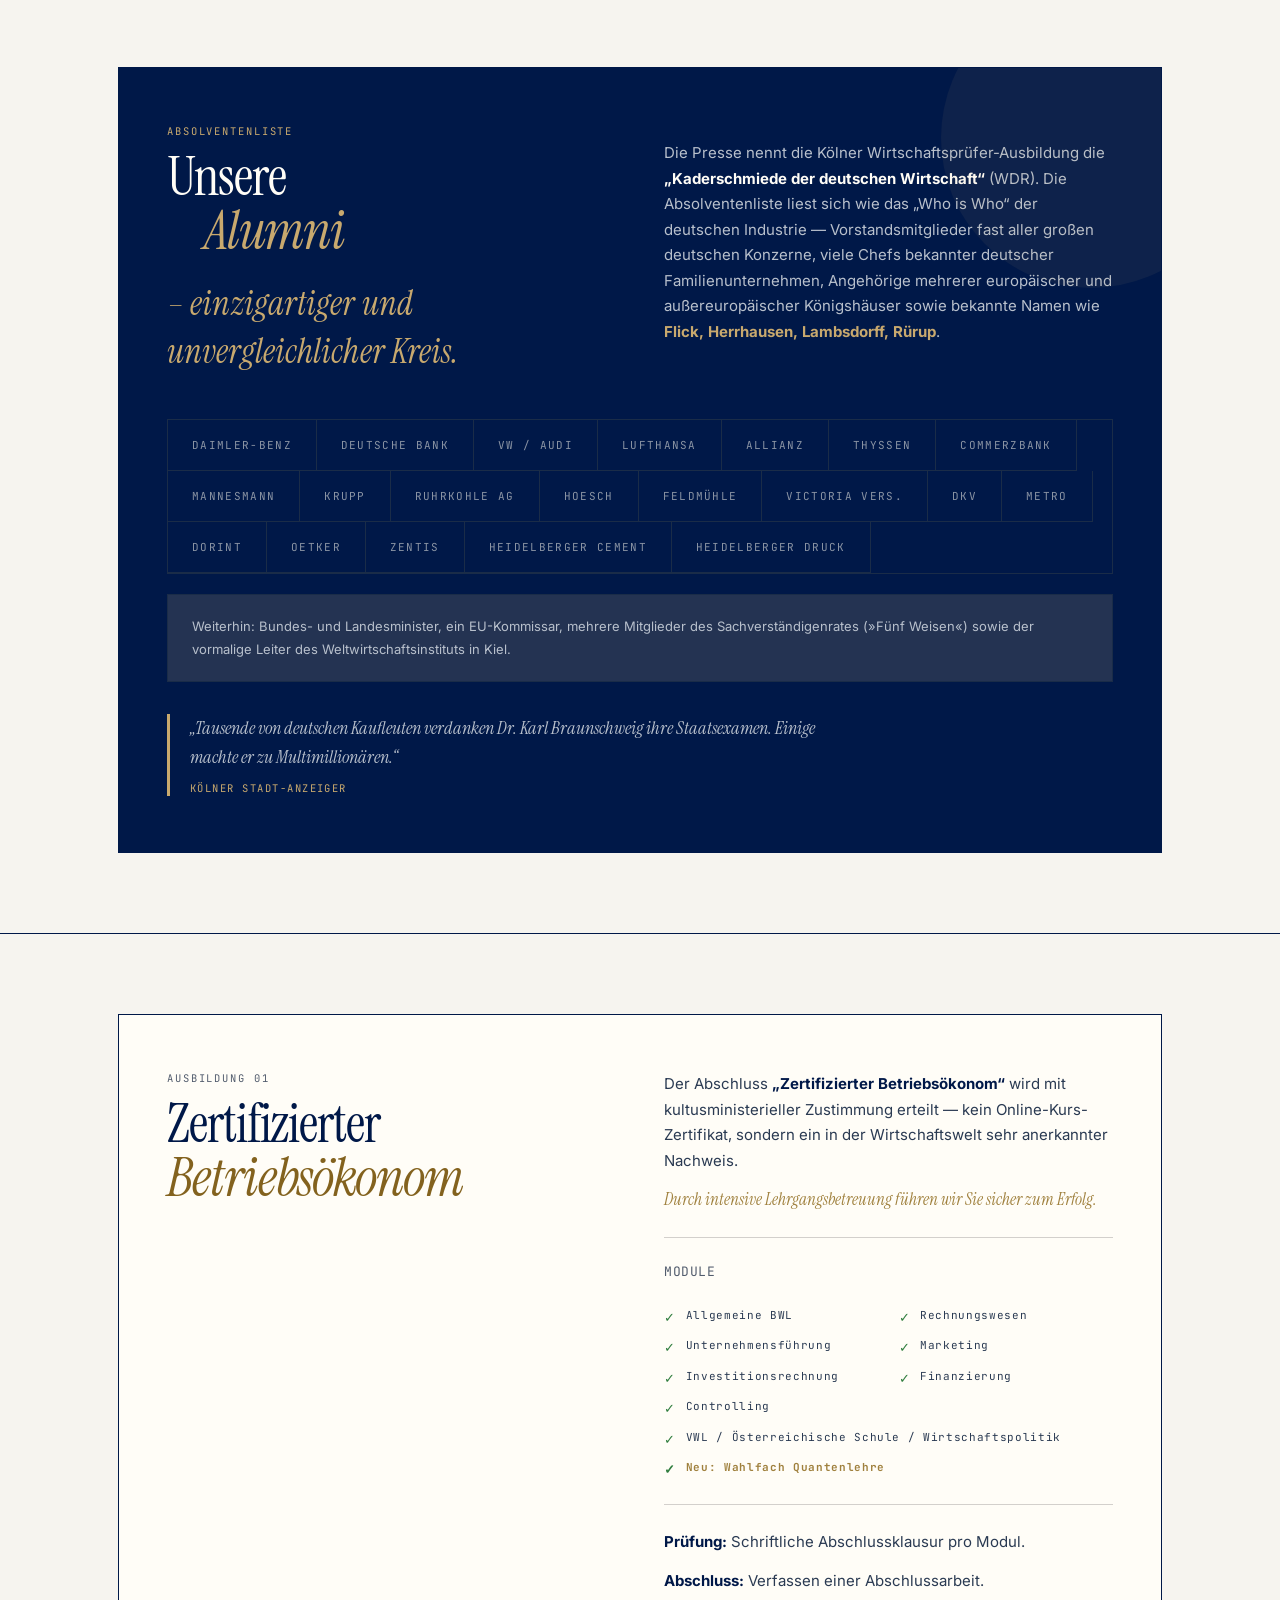
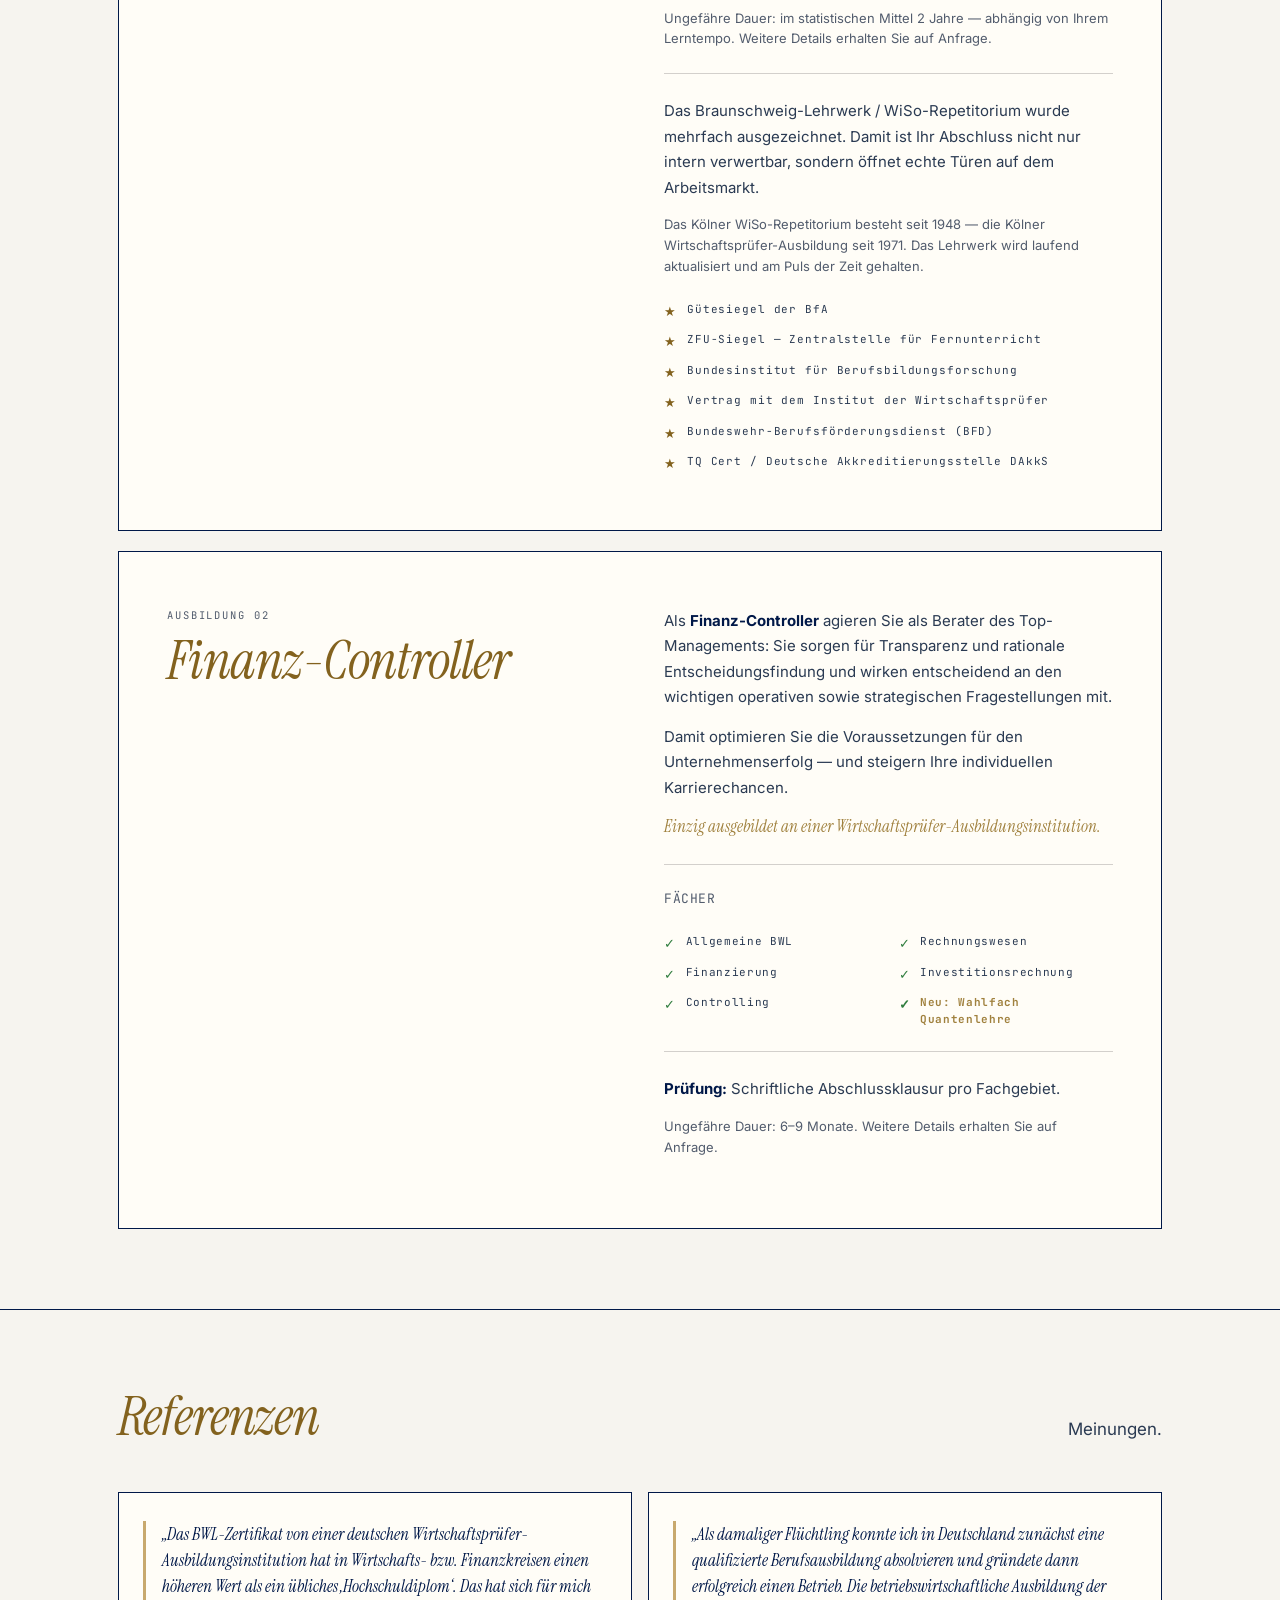
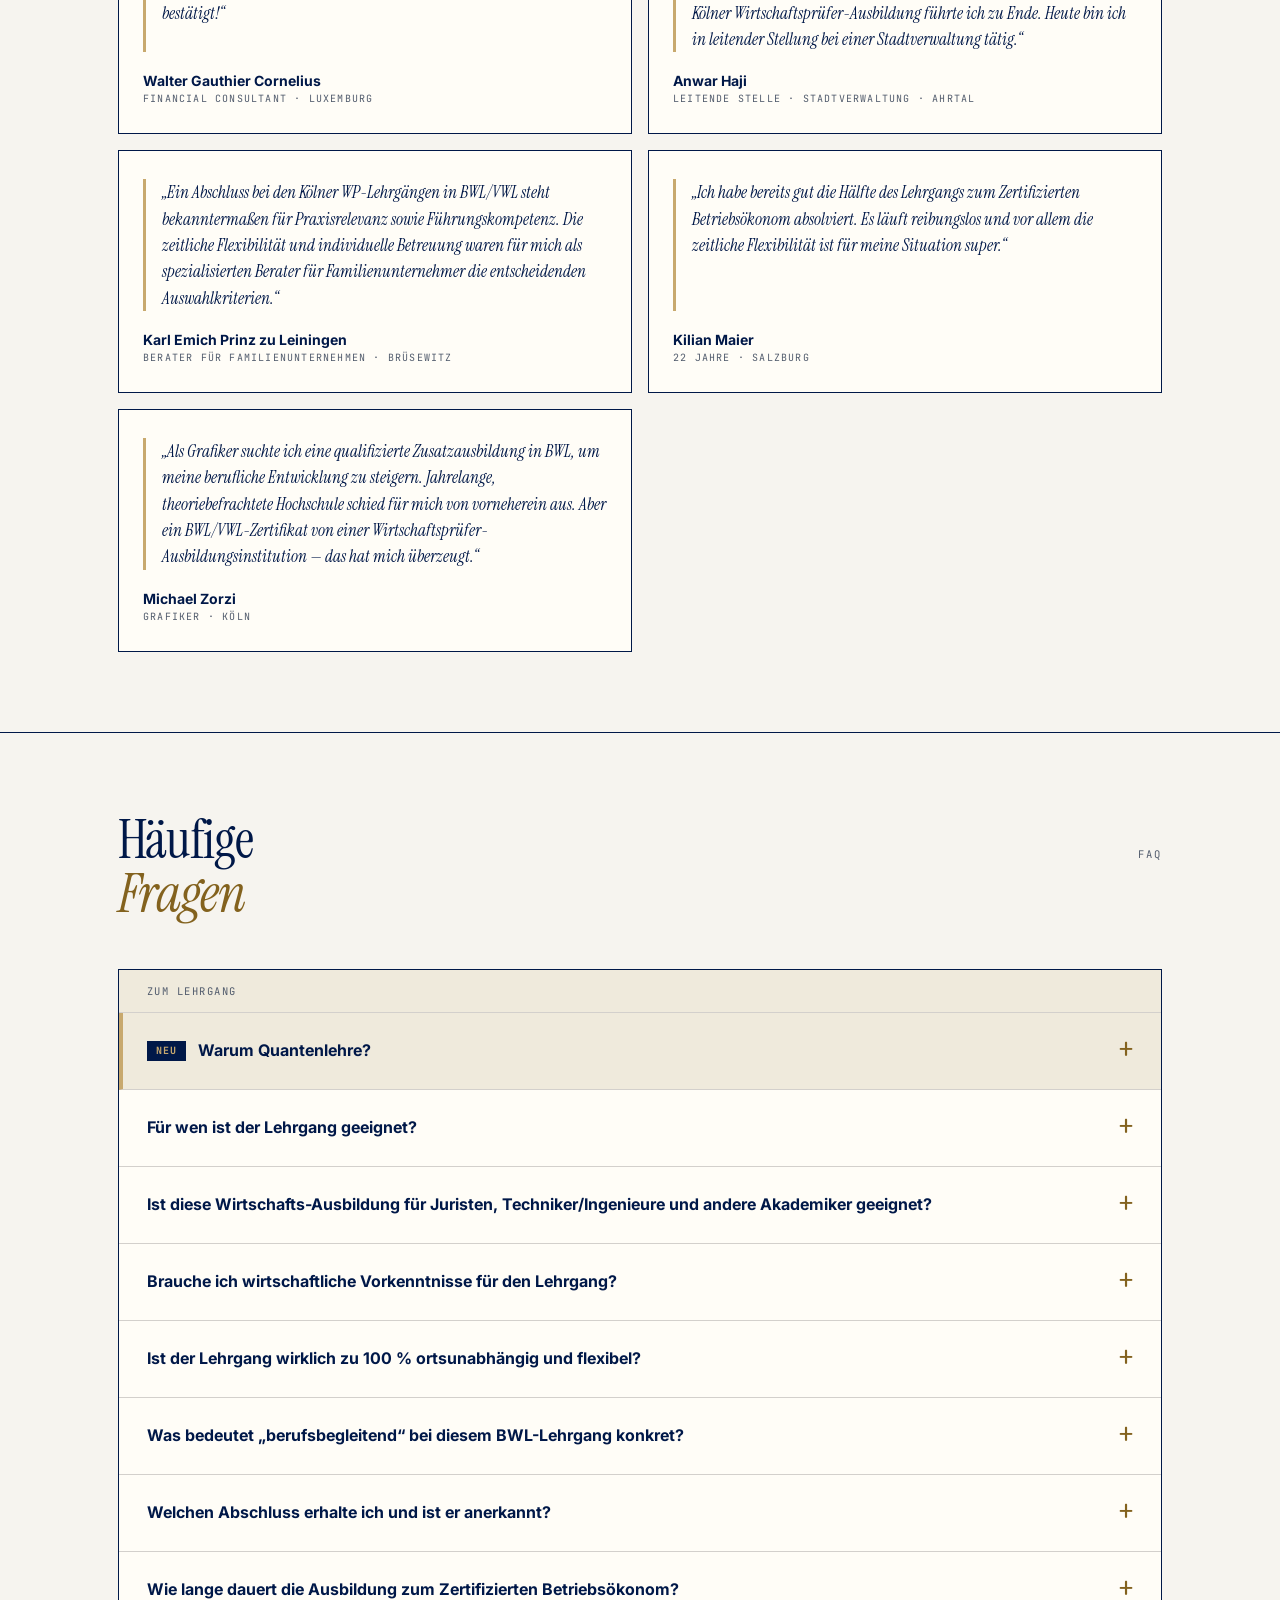
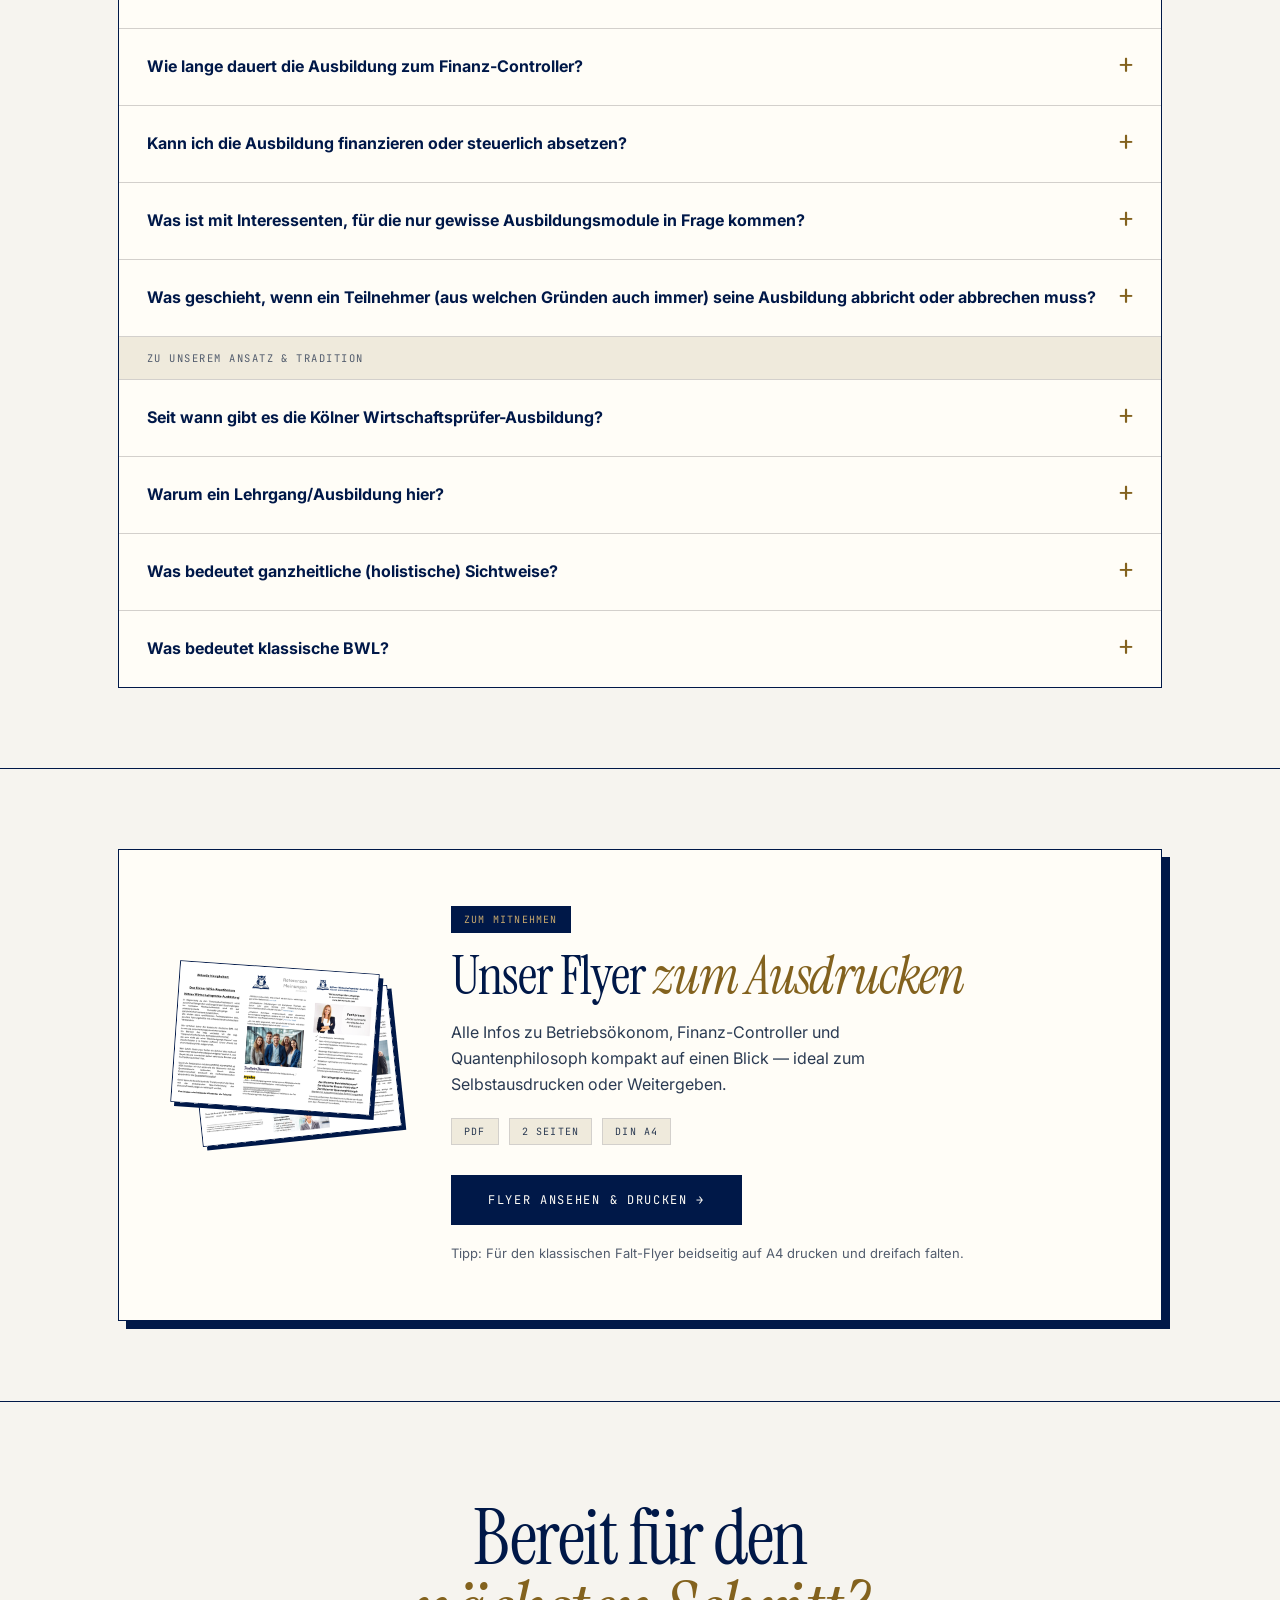
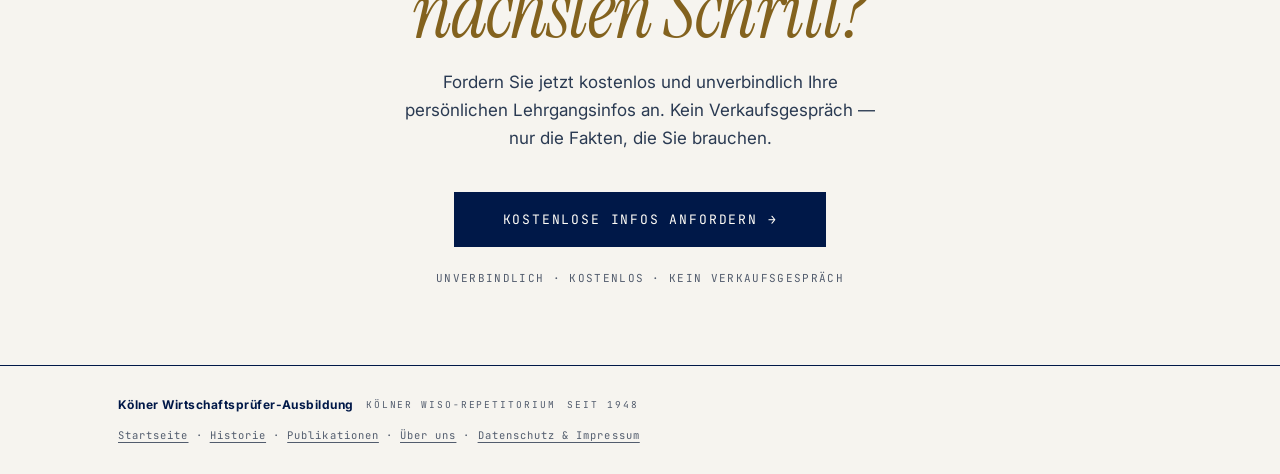
==== commit 5ea3c1bc: "Add files via upload" ====
--- a/index.html
+++ b/index.html
@@ -24,11 +24,16 @@
     <meta property="og:title" content="BWL-Fernlehrgang berufsbegleitend | seit 1948" />
     <meta property="og:description" content="Das kompakte BWL-Fernlehrgang für Führungskräfte und Unternehmer — berufsbegleitend, seit 1948." />
     <meta property="og:url" content="https://bwl-kompakt.com/" />
+    <meta property="og:image" content="https://bwl-kompakt.com/bilder/og-index.png" />
+    <meta property="og:image:width" content="1200" />
+    <meta property="og:image:height" content="630" />
+    <meta property="og:image:alt" content="BWL kompakt, schnell &amp; fundiert — Kölner Wirtschaftsprüfer-Ausbildung" />
 
     <!-- Twitter/X Card -->
     <meta name="twitter:card" content="summary_large_image" />
     <meta name="twitter:title" content="BWL-Fernlehrgang berufsbegleitend | seit 1948" />
     <meta name="twitter:description" content="Das kompakte BWL-Fernlehrgang für Führungskräfte und Unternehmer — berufsbegleitend, seit 1948." />
+    <meta name="twitter:image" content="https://bwl-kompakt.com/bilder/og-index.png" />
 
     <link rel="preconnect" href="https://fonts.googleapis.com" />
     <link rel="preconnect" href="https://fonts.gstatic.com" crossorigin />
@@ -480,6 +485,39 @@
       .testi-footer { display: flex; flex-direction: column; gap: 3px; }
       .testi-name { font-size: 14px; font-weight: 700; color: var(--ink); }
       .testi-role { font-family: "JetBrains Mono", monospace; font-size: 10px; letter-spacing: 0.12em; text-transform: uppercase; color: var(--muted); }
+
+      /* ── FLYER-DOWNLOAD ── */
+      .flyer-card {
+        display: flex;
+        align-items: center;
+        gap: 56px;
+        background: var(--card);
+        border: 1.5px solid var(--line);
+        box-shadow: 8px 8px 0 var(--line);
+        padding: 56px;
+      }
+      .flyer-preview {
+        position: relative;
+        flex: 0 0 auto;
+        width: 220px;
+        height: 236px;
+      }
+      .flyer-preview img {
+        position: absolute;
+        width: 200px;
+        border: 1.5px solid var(--line);
+        box-shadow: 4px 4px 0 var(--line);
+        display: block;
+      }
+      .flyer-preview img:first-child { top: 28px; left: 20px; transform: rotate(-6deg); z-index: 1; }
+      .flyer-preview img:last-child { top: 0; left: 0; transform: rotate(4deg); z-index: 2; }
+      .flyer-text { flex: 1; min-width: 0; }
+      .flyer-meta { display: flex; gap: 10px; margin: 20px 0 30px; flex-wrap: wrap; }
+      .flyer-hint { font-size: 13px; color: var(--muted); margin-top: 18px; line-height: 1.6; }
+      @media (max-width: 760px) {
+        .flyer-card { flex-direction: column; text-align: center; padding: 40px 28px; gap: 40px; }
+        .flyer-meta { justify-content: center; }
+      }
 
       /* ── FINAL CTA ── */
       .final-cta { padding: 100px 0 80px; text-align: center; border-bottom: 1.5px solid var(--line); }
@@ -1524,6 +1562,32 @@
       </div>
     </section>
 
+    <!-- FLYER-DOWNLOAD -->
+    <section class="section" id="flyer" aria-label="Ausbildungsflyer zum Download und Selbstausdruck">
+      <div class="wrap">
+        <div class="flyer-card">
+          <div class="flyer-preview">
+            <img src="bilder/flyer-vorschau-2.png" alt="" aria-hidden="true" loading="lazy" />
+            <img src="bilder/flyer-vorschau-1.png" alt="Vorschau: Ausbildungsflyer Kölner Wirtschaftsprüfer-Ausbildung" loading="lazy" />
+          </div>
+          <div class="flyer-text">
+            <span class="badge highlight" style="margin-bottom:16px;display:inline-block;">Zum Mitnehmen</span>
+            <h2>Unser Flyer <em>zum Ausdrucken</em></h2>
+            <p style="font-size:16px;color:var(--ink-2);line-height:1.65;max-width:520px;margin:16px 0 0;">
+              Alle Infos zu Betriebsökonom, Finanz-Controller und Quantenphilosoph kompakt auf einen Blick — ideal zum Selbstausdrucken oder Weitergeben.
+            </p>
+            <div class="flyer-meta">
+              <span class="badge">PDF</span>
+              <span class="badge">2 Seiten</span>
+              <span class="badge">DIN A4</span>
+            </div>
+            <a href="dateien/bwl-kompakt-flyer.pdf" target="_blank" rel="noopener" class="btn-primary">Flyer ansehen &amp; drucken →</a>
+            <p class="flyer-hint">Tipp: Für den klassischen Falt-Flyer beidseitig auf A4 drucken und dreifach falten.</p>
+          </div>
+        </div>
+      </div>
+    </section>
+
     <!-- FINALE CTA -->
     <section class="final-cta">
       <div class="wrap">
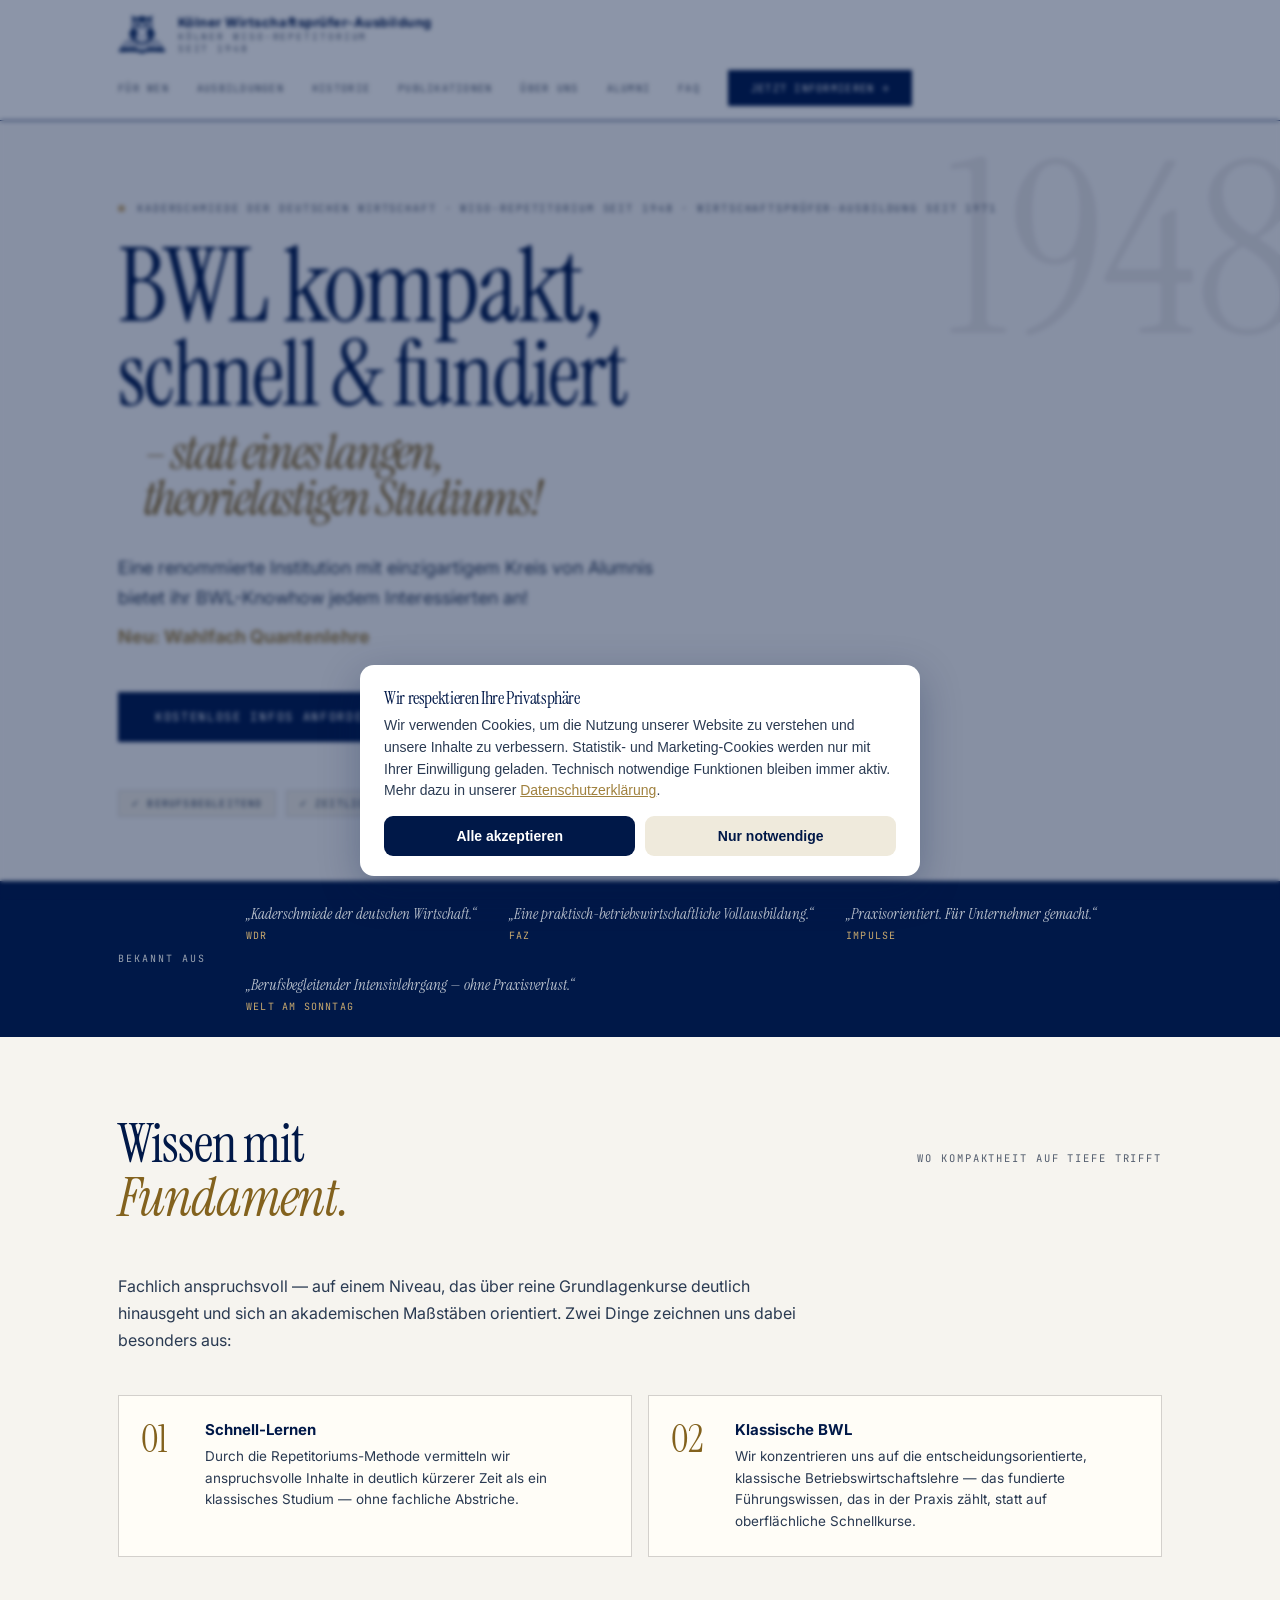
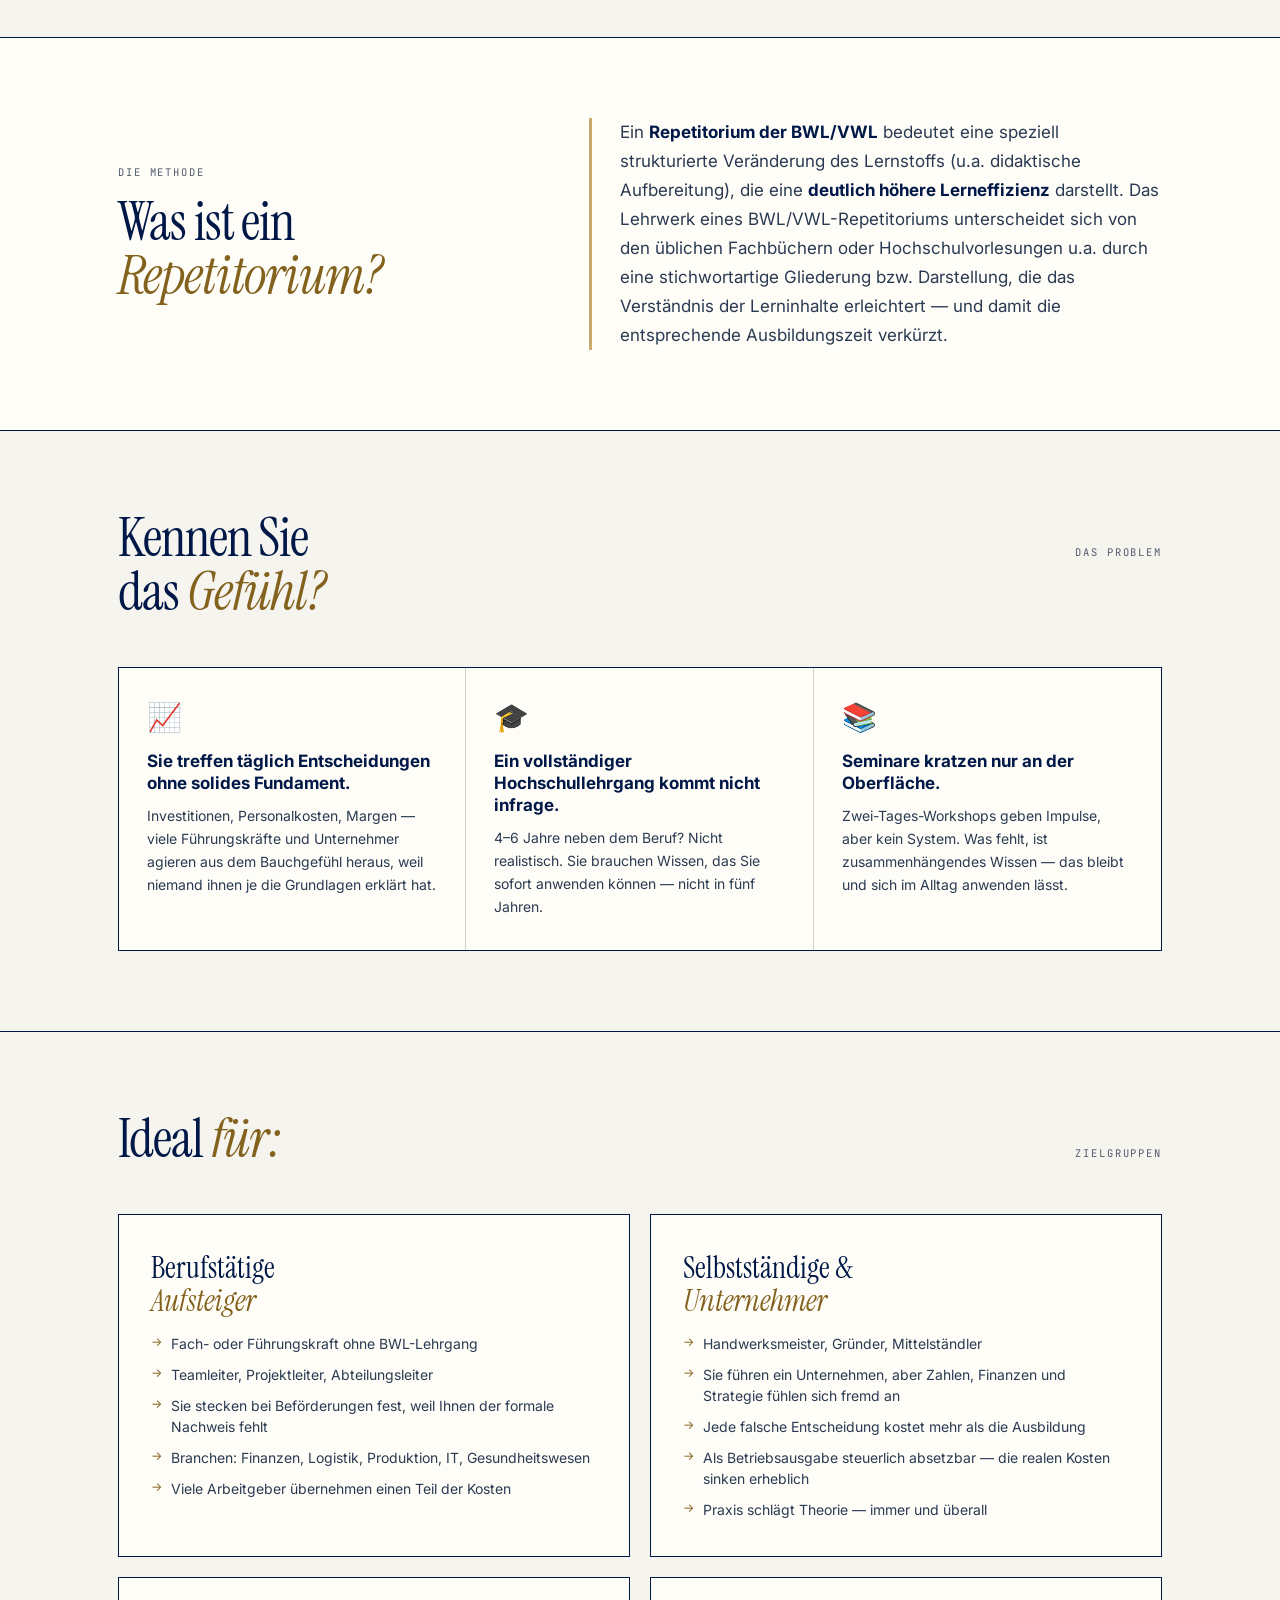
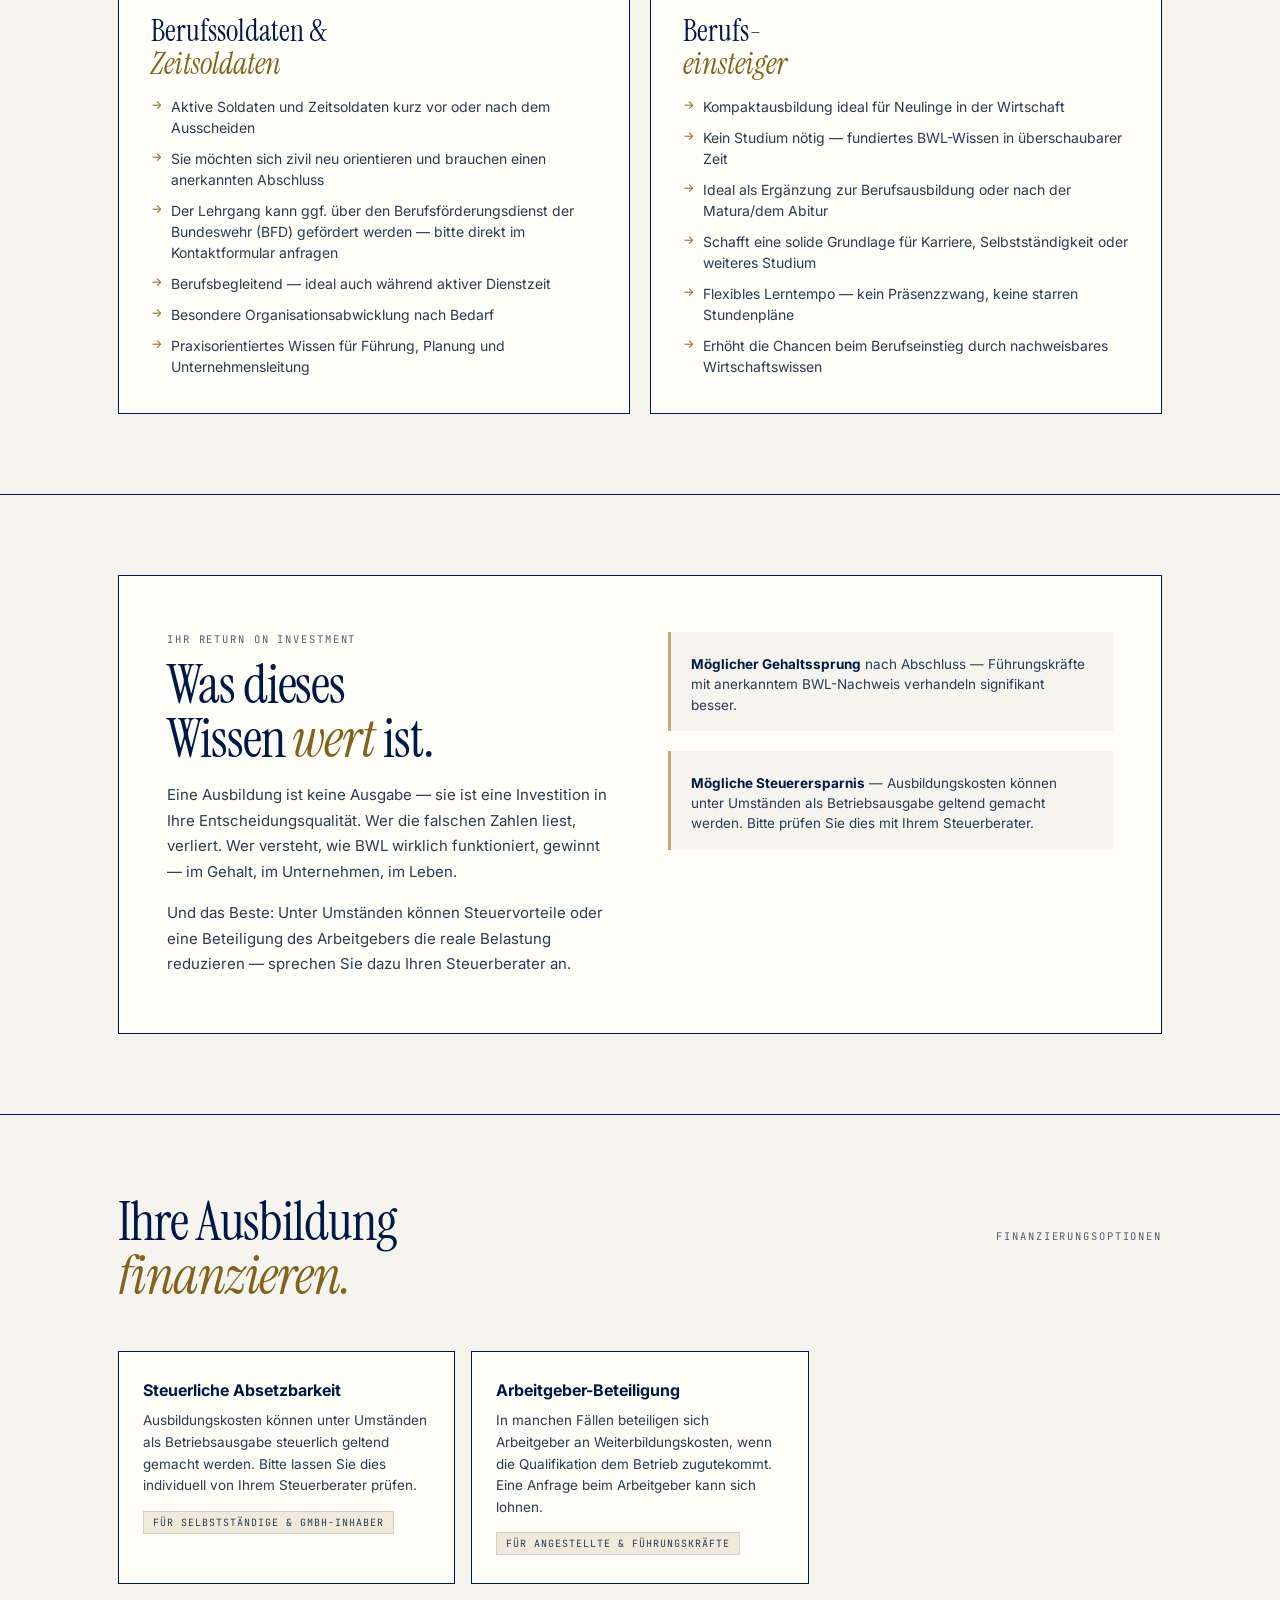
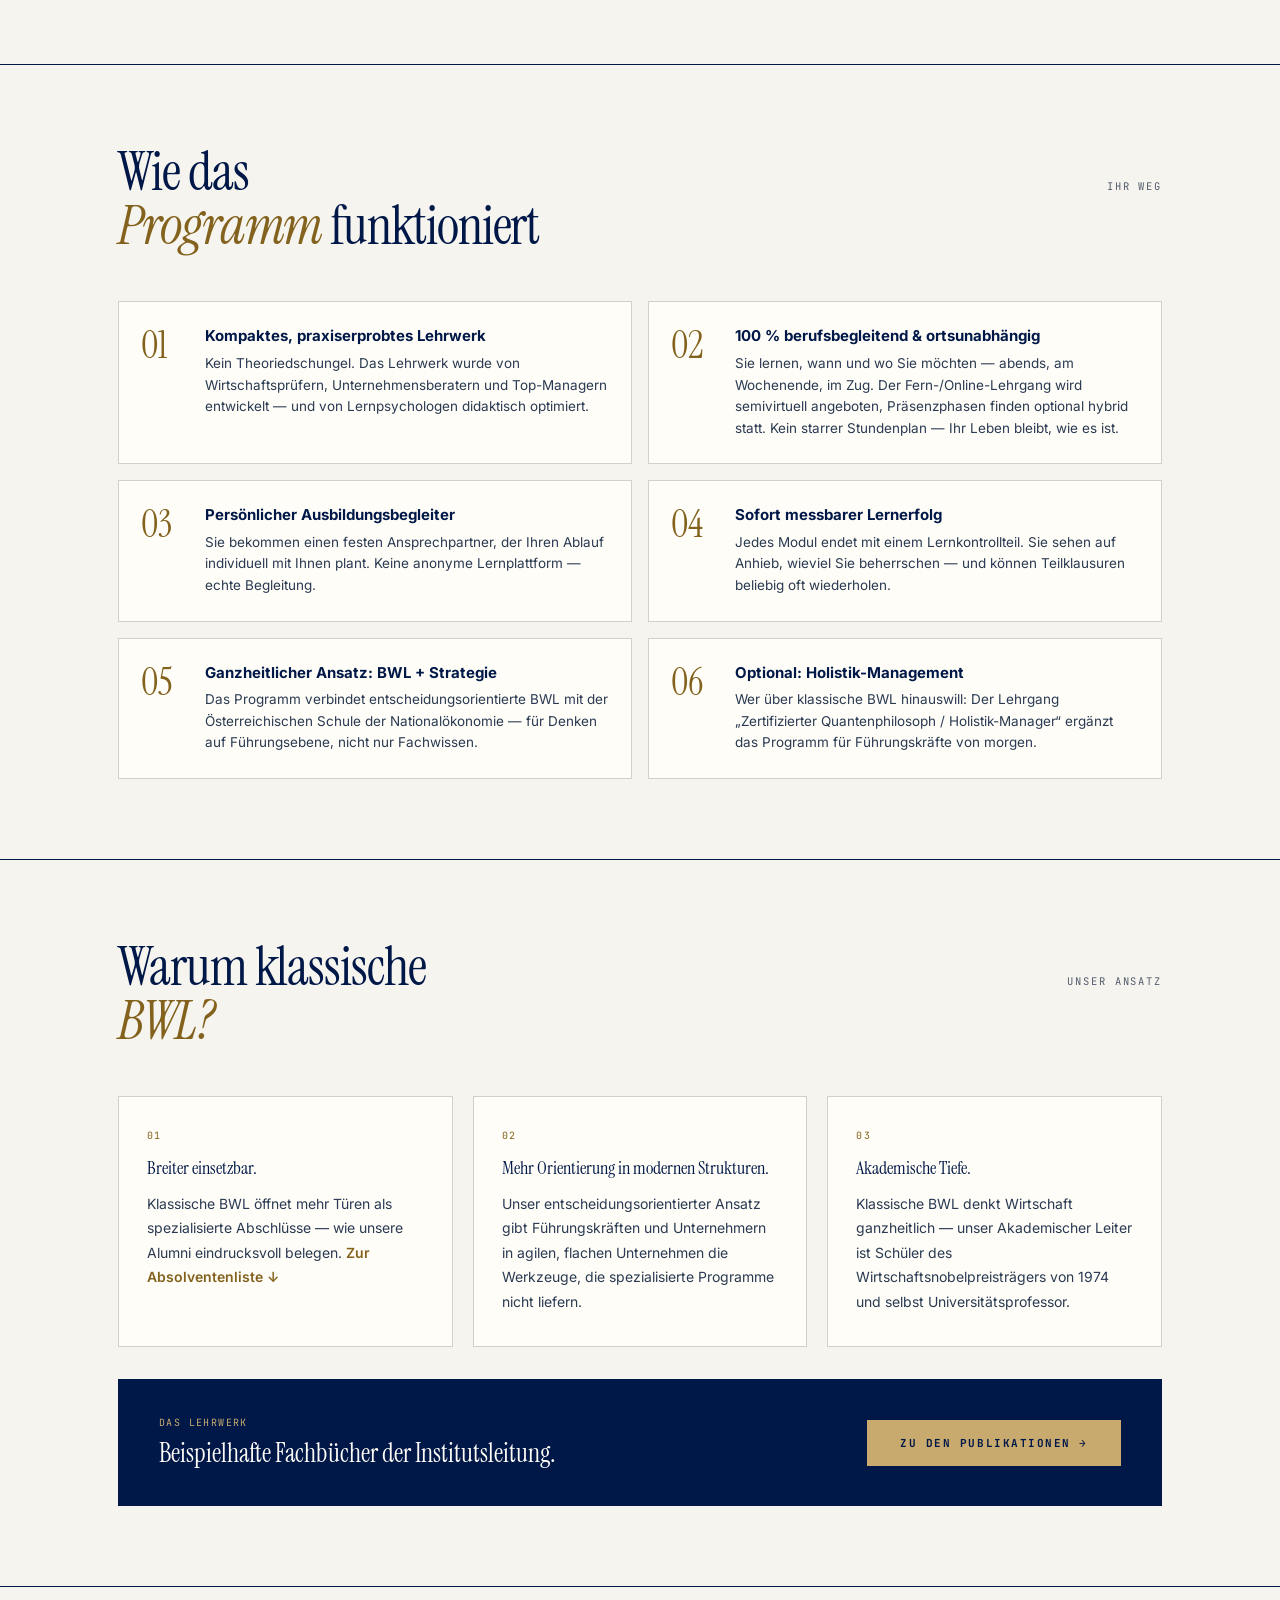
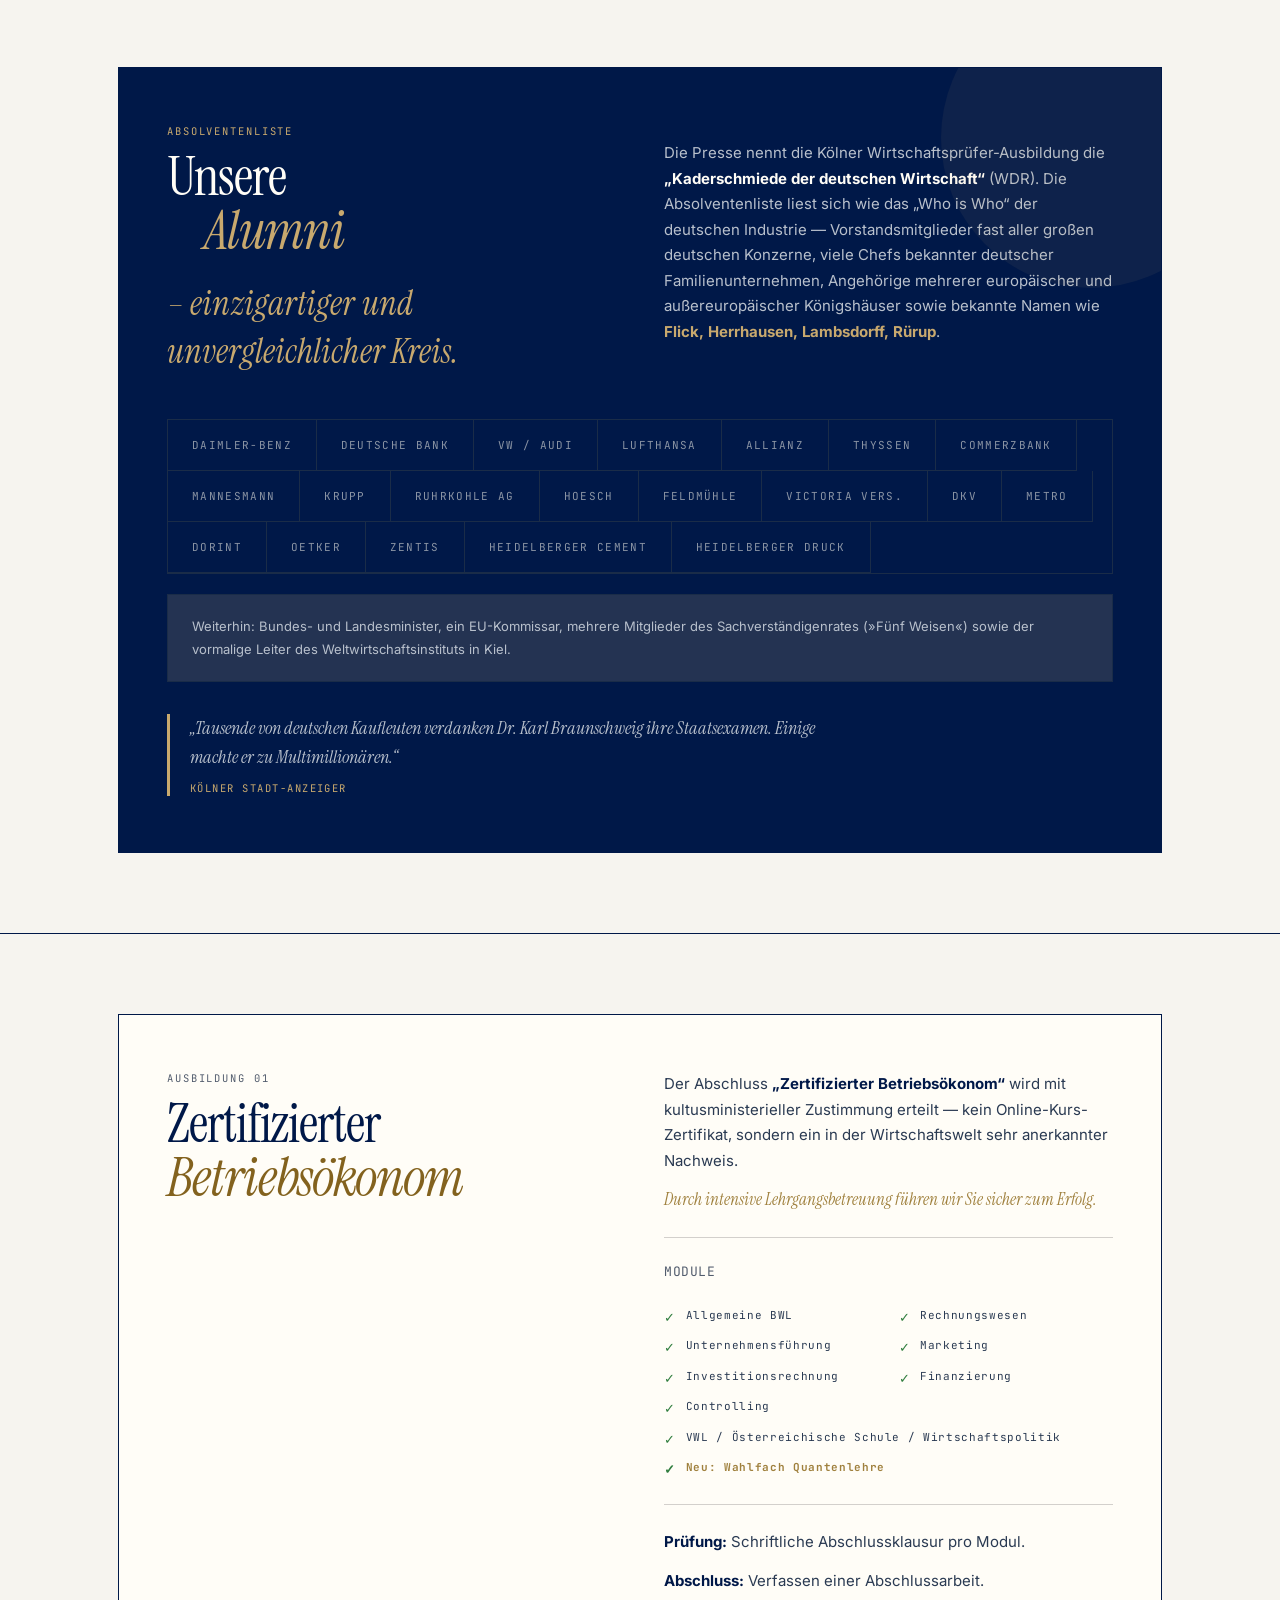
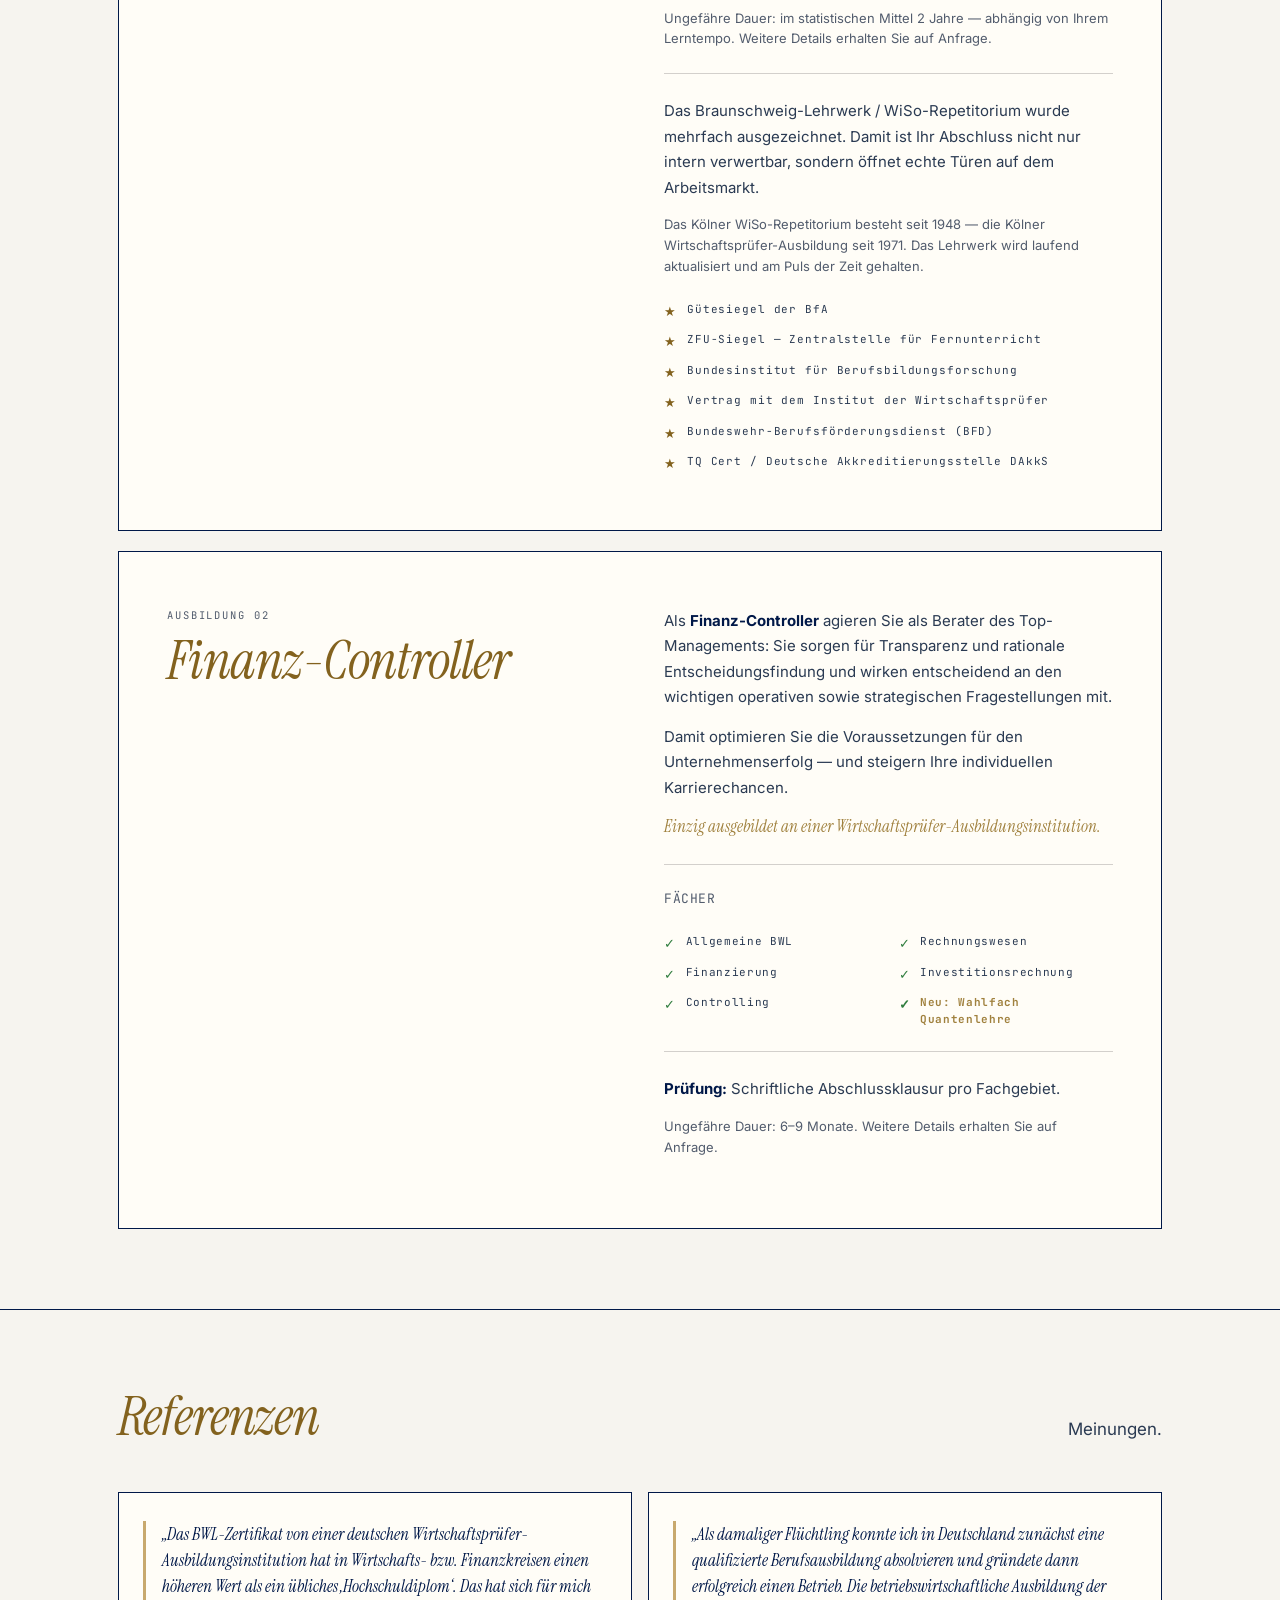
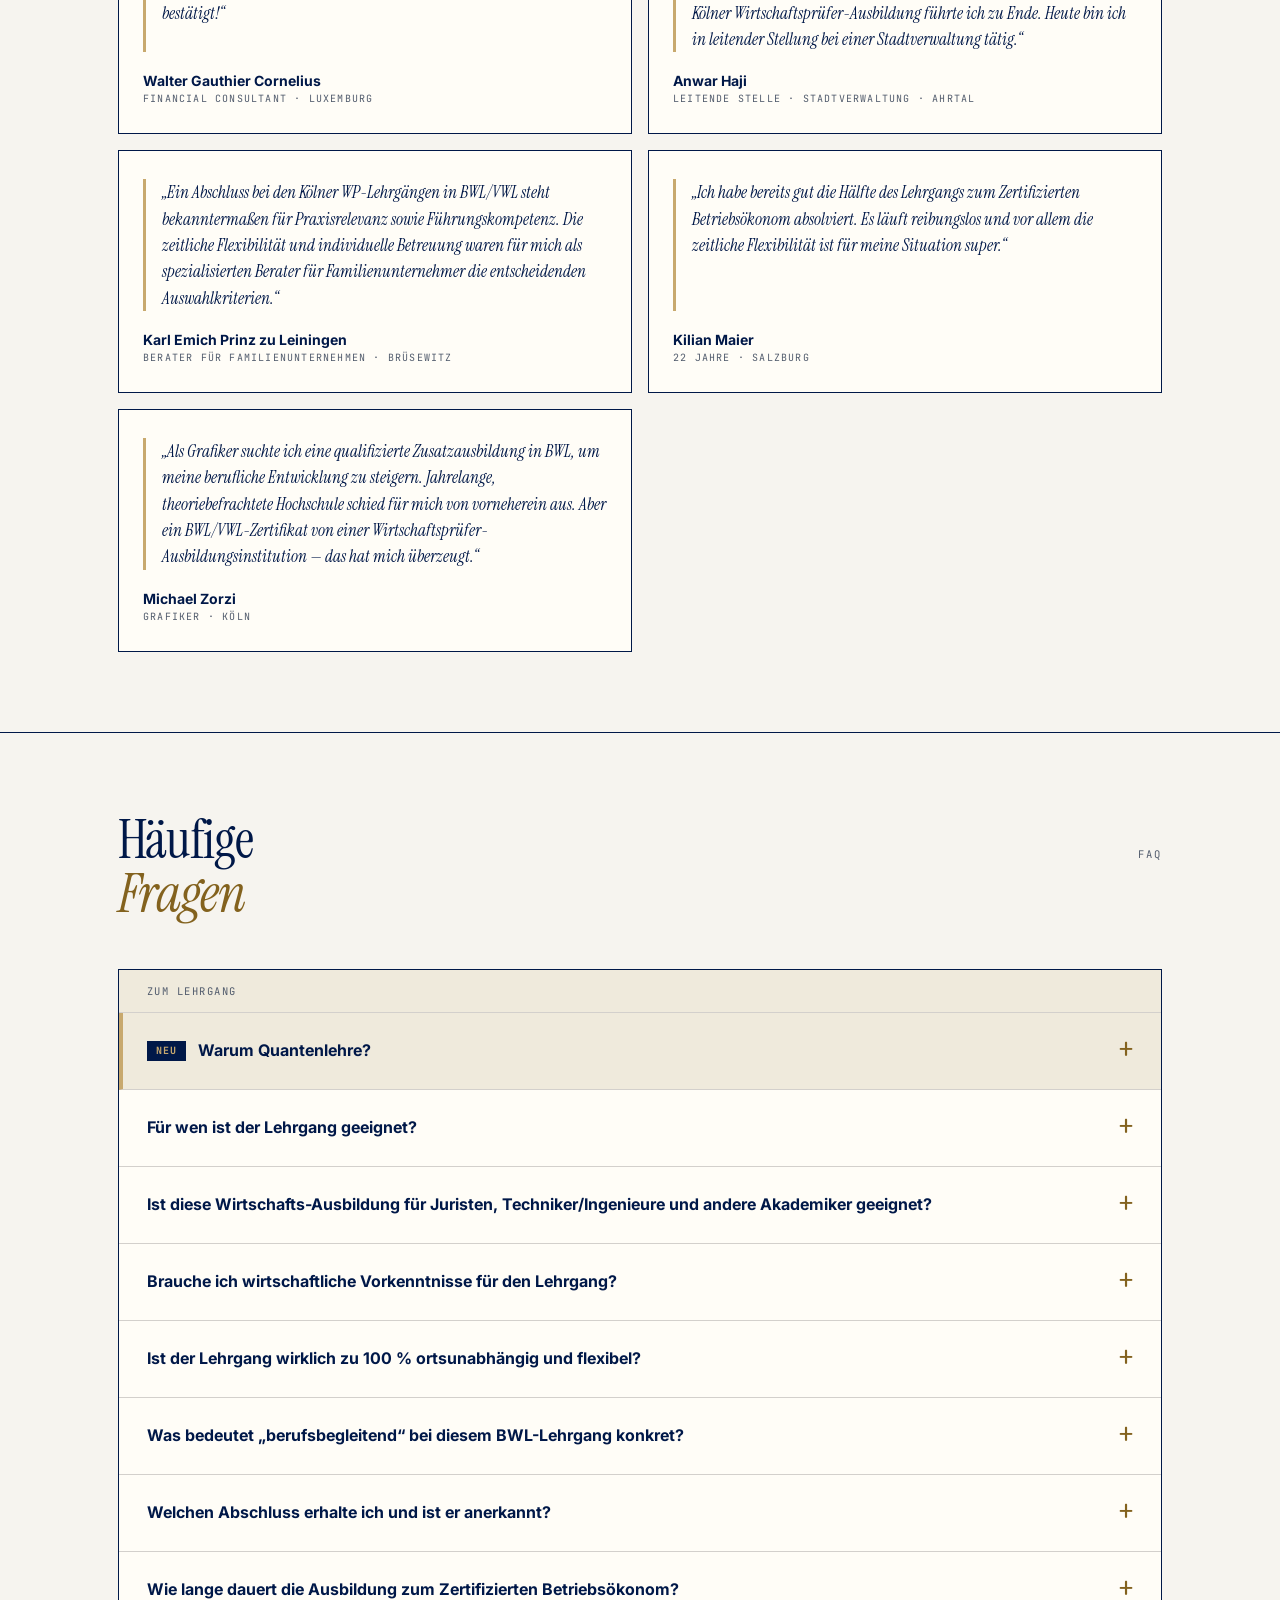
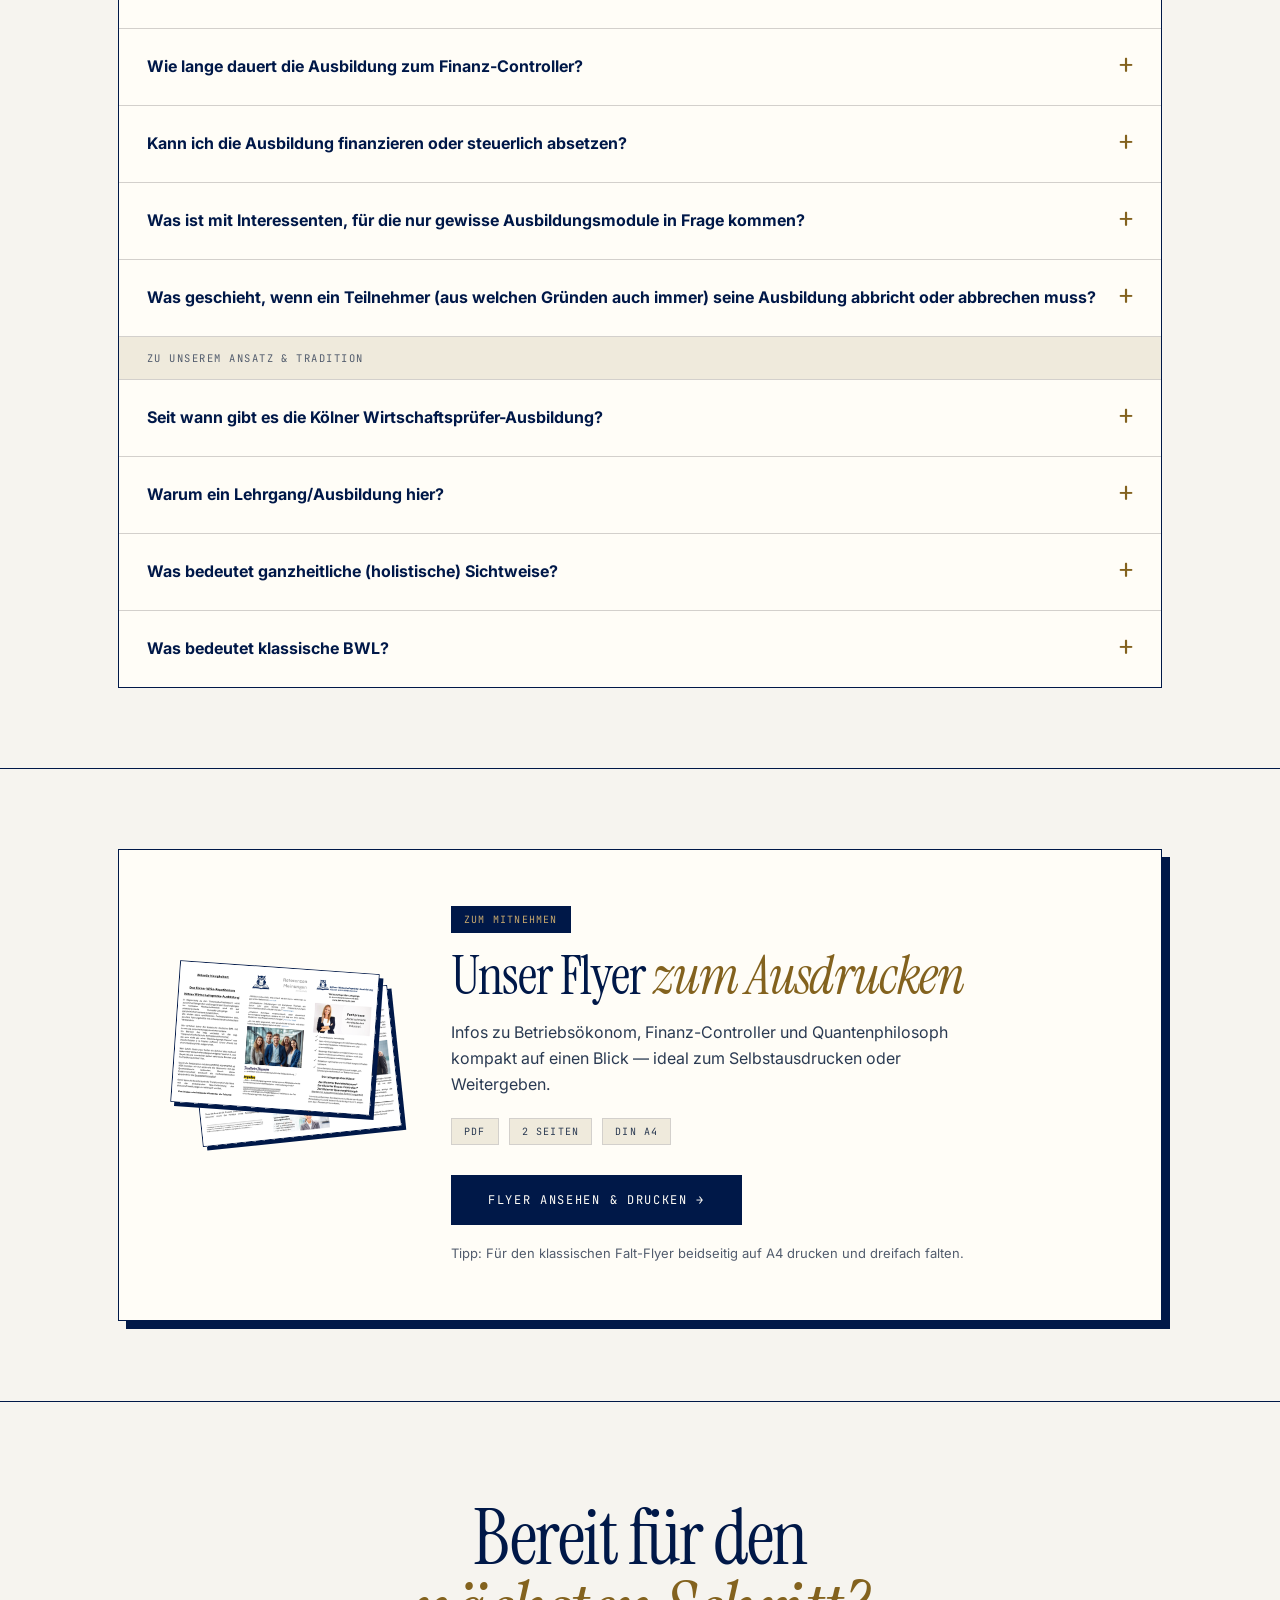
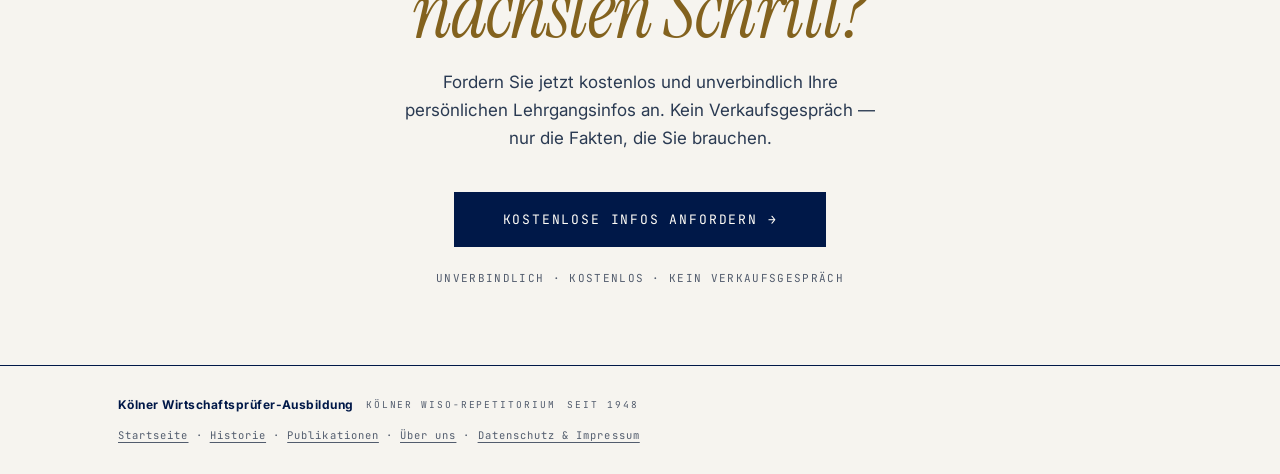
==== commit 663d5108: "Add files via upload" ====
--- a/index.html
+++ b/index.html
@@ -1574,7 +1574,7 @@
             <span class="badge highlight" style="margin-bottom:16px;display:inline-block;">Zum Mitnehmen</span>
             <h2>Unser Flyer <em>zum Ausdrucken</em></h2>
             <p style="font-size:16px;color:var(--ink-2);line-height:1.65;max-width:520px;margin:16px 0 0;">
-              Alle Infos zu Betriebsökonom, Finanz-Controller und Quantenphilosoph kompakt auf einen Blick — ideal zum Selbstausdrucken oder Weitergeben.
+              Infos zu Betriebsökonom, Finanz-Controller und Quantenphilosoph kompakt auf einen Blick — ideal zum Selbstausdrucken oder Weitergeben.
             </p>
             <div class="flyer-meta">
               <span class="badge">PDF</span>
